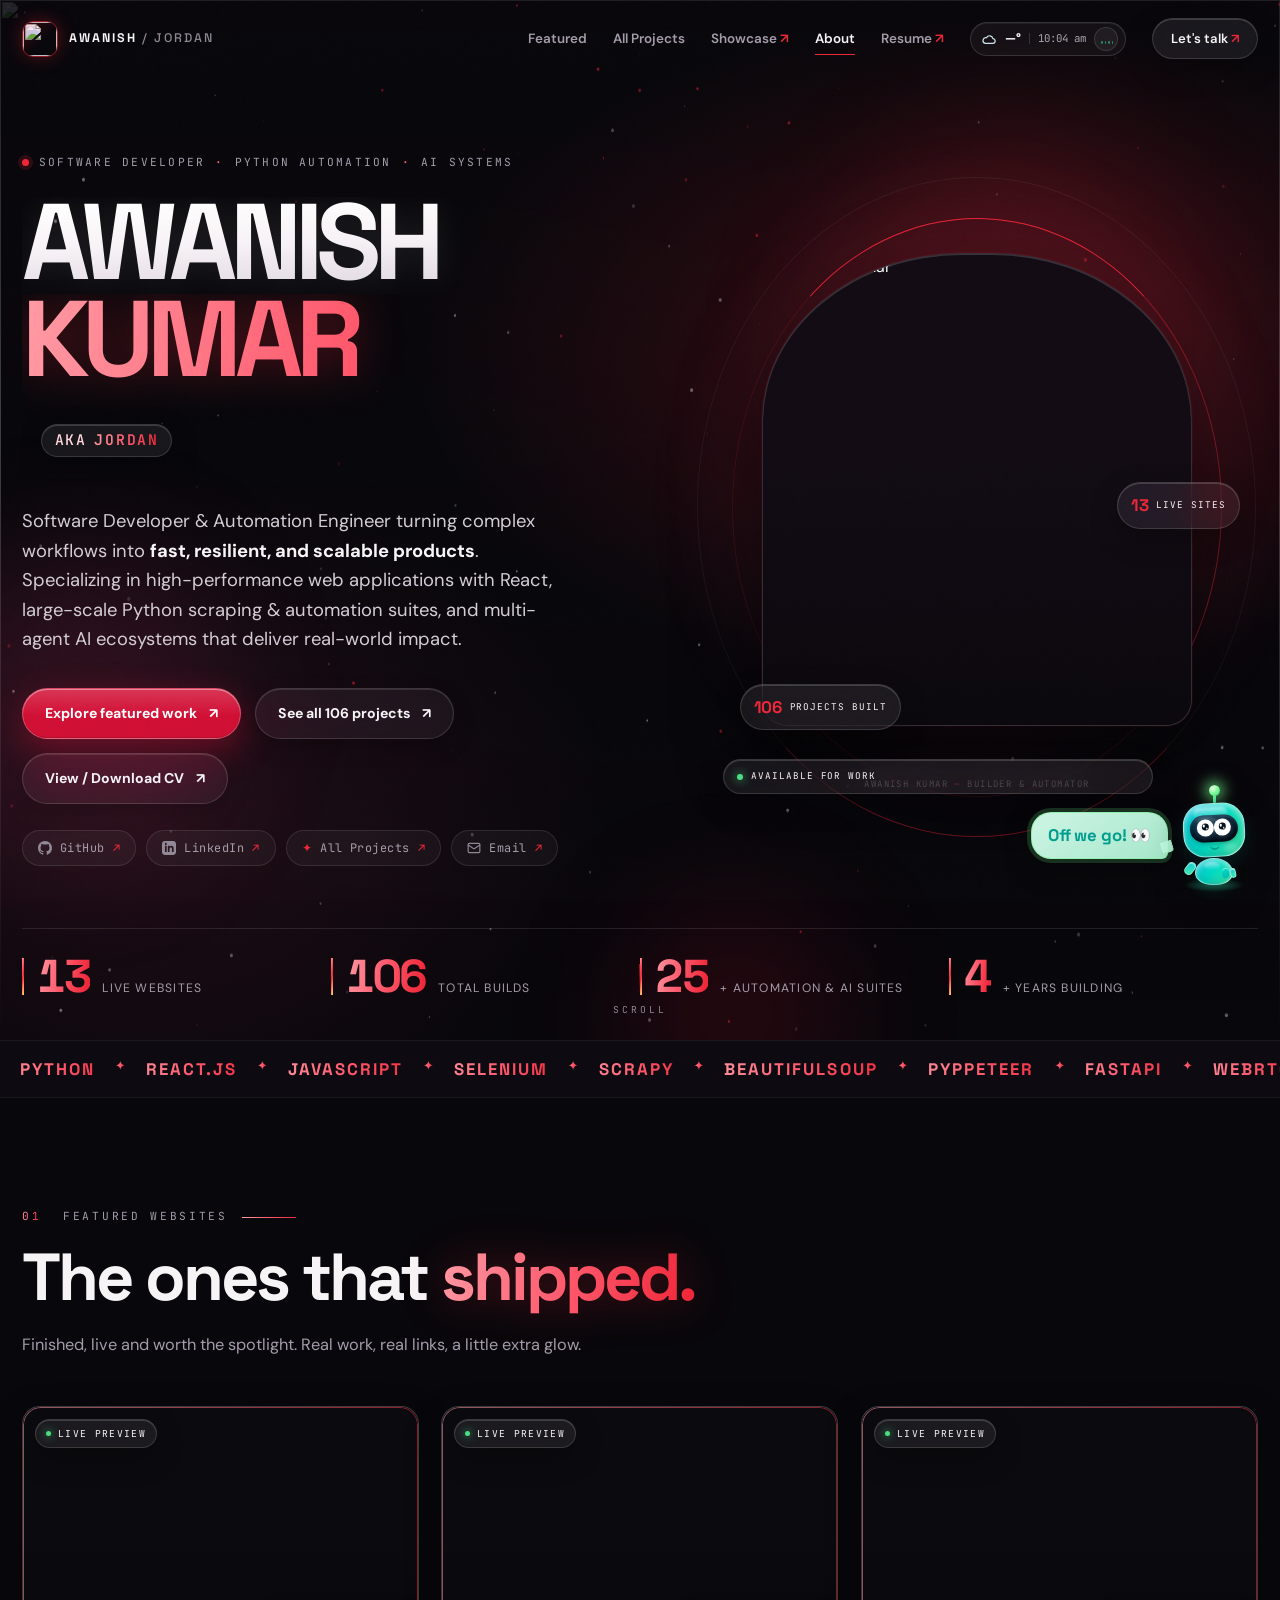
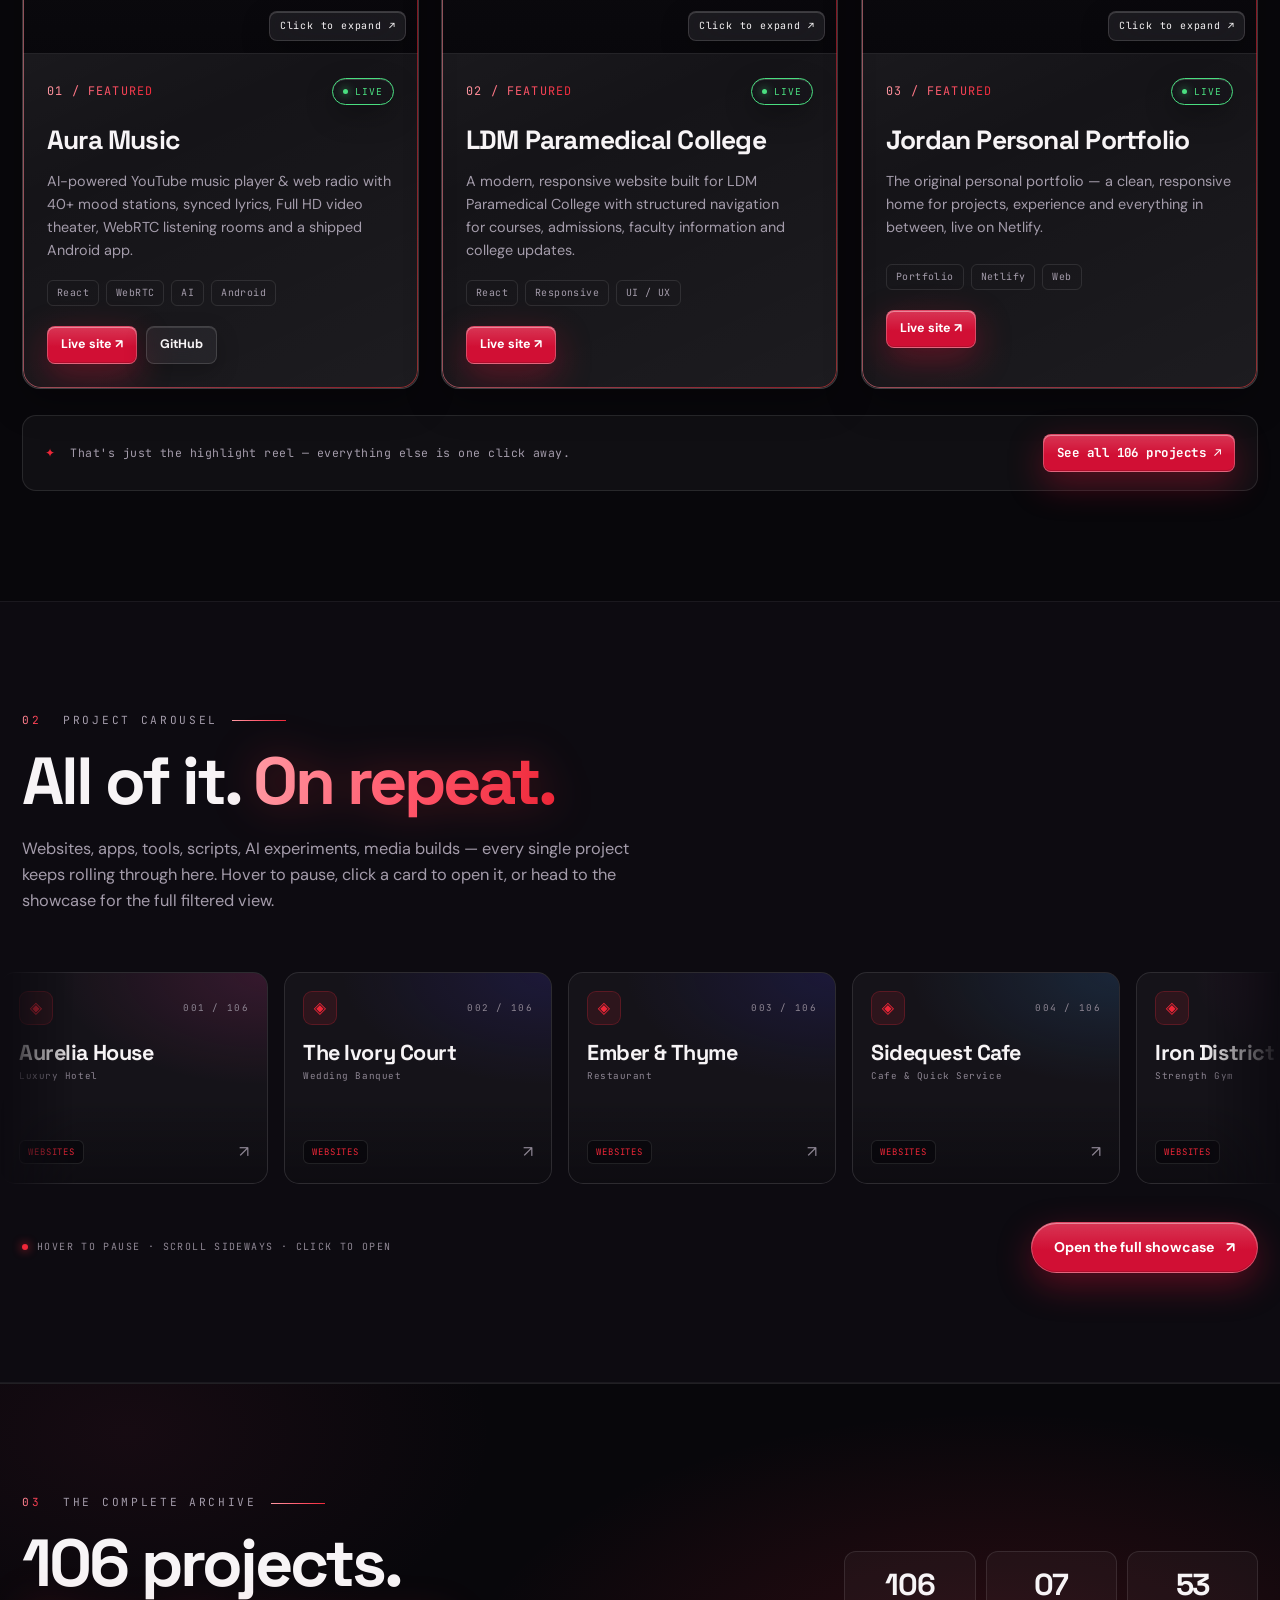
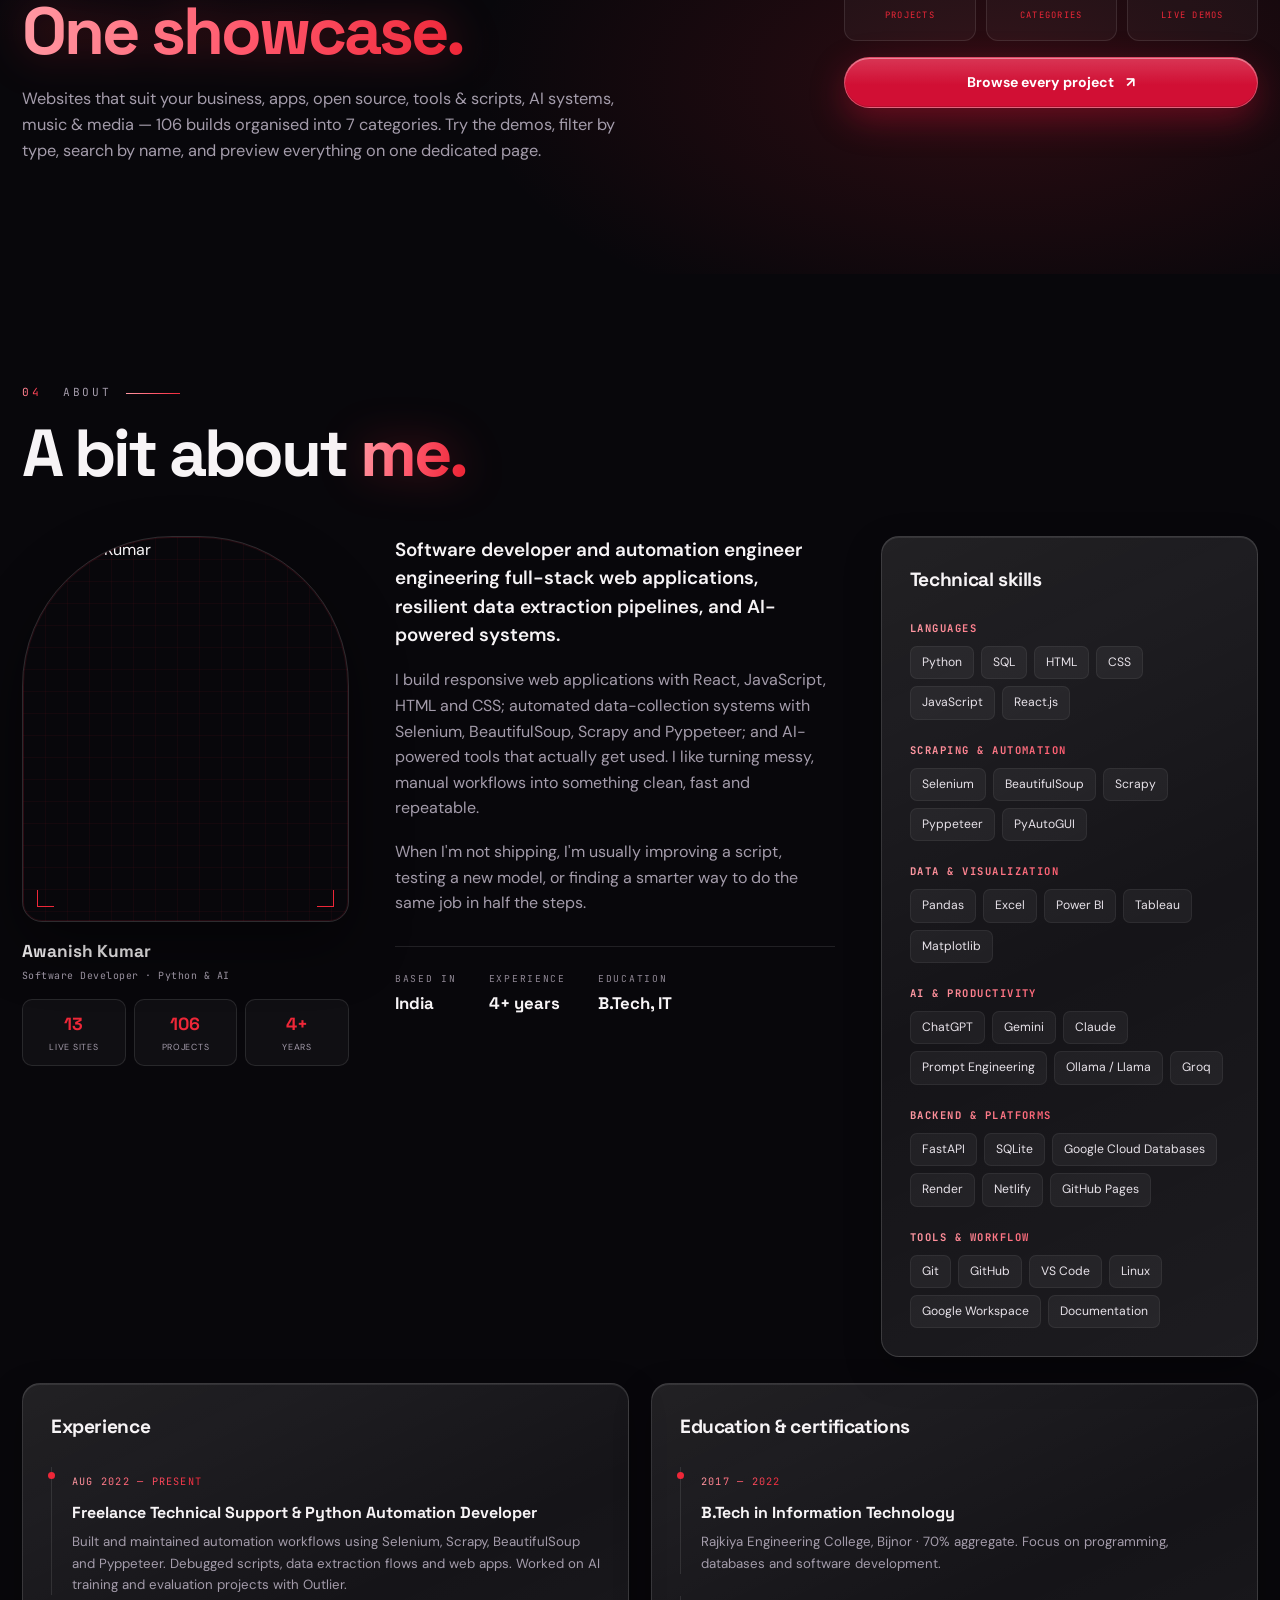
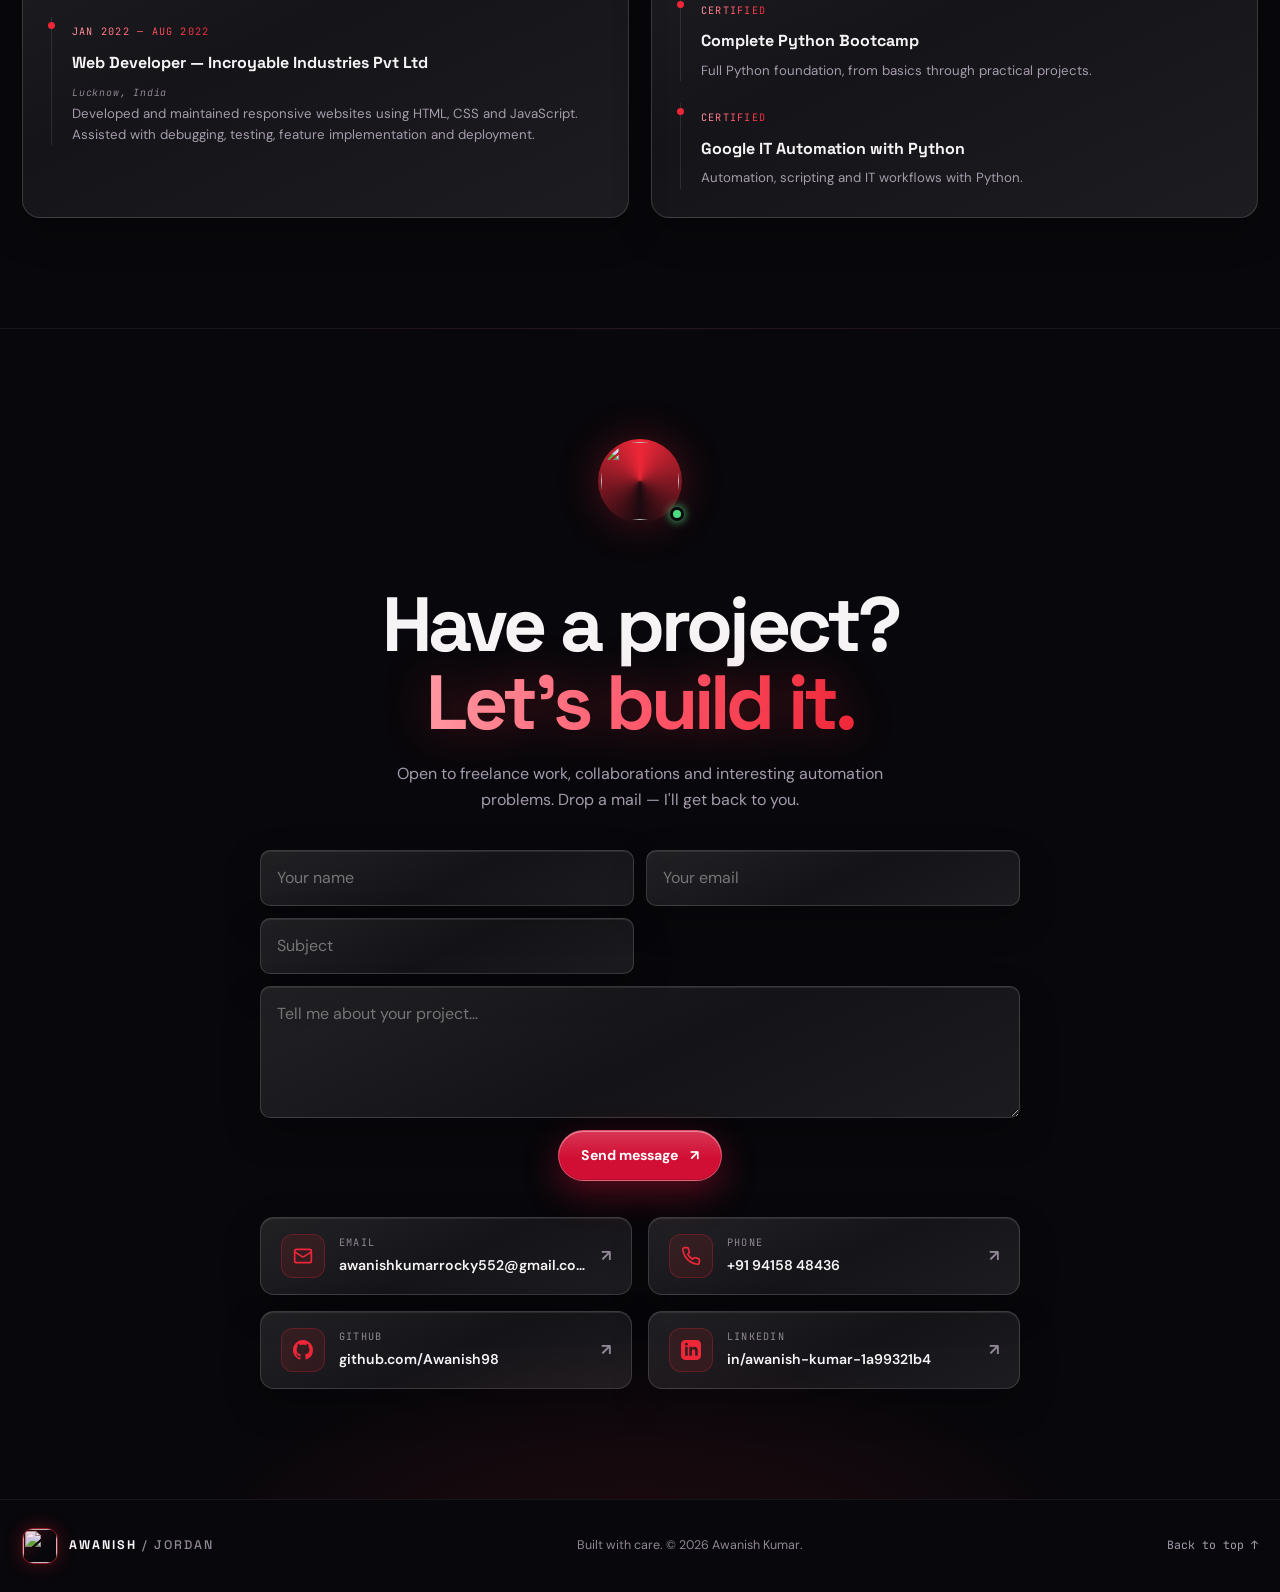
==== index.html @ d7bbb6fa "Make Bob wander and react to page sections while scrolling" ====
<!DOCTYPE html>
<html lang="en">
<head>
  <meta charset="utf-8">
  <meta name="viewport" content="width=device-width, initial-scale=1">
  <title>Awanish Kumar — Software Developer &amp; Automation Engineer</title>
  <meta name="description" content="Portfolio of Awanish Kumar (Jordan) — featured websites, a rotating carousel of every project, and a link to the complete 106-project showcase.">
  <meta name="theme-color" content="#08070b">
  <link rel="icon" type="image/svg+xml" href="data:image/svg+xml,<svg xmlns='http://www.w3.org/2000/svg' viewBox='0 0 100 100'><rect width='100' height='100' rx='22' fill='%23d10f34'/><text y='.9em' font-size='72' font-family='Arial Black,sans-serif' font-weight='900' fill='white' x='50%' text-anchor='middle'>A</text></svg>">
  <meta property="og:title" content="Awanish Kumar — Software Developer &amp; Automation Engineer">
  <meta property="og:description" content="Software Developer &amp; Automation Engineer · Featured websites, 106 projects, one complete showcase.">
  <meta property="og:type" content="website">
  <meta property="og:image" content="https://jordan005.netlify.app/hero.jpg">
  <meta property="og:url" content="https://jordan005.netlify.app">
  <meta name="twitter:card" content="summary_large_image">
  <meta name="twitter:title" content="Awanish Kumar — Software Developer &amp; Automation Engineer">
  <meta name="twitter:description" content="Featured websites · All-projects carousel · Complete showcase.">
  <meta name="twitter:image" content="https://jordan005.netlify.app/hero.jpg">
  <link rel="canonical" href="https://jordan005.netlify.app">

  <link rel="preconnect" href="https://fonts.googleapis.com">
  <link rel="preconnect" href="https://fonts.gstatic.com" crossorigin>
  <link href="https://fonts.googleapis.com/css2?family=DM+Sans:wght@400;500;600;700&family=JetBrains+Mono:wght@400;500;600&family=Space+Grotesk:wght@400;500;600;700&display=swap" rel="stylesheet">
  <link rel="stylesheet" href="styles.css">
  <link rel="stylesheet" href="glass.css">
  <link rel="stylesheet" href="carousel.css">
  <link rel="stylesheet" href="bob.css?v=8">
  <link rel="stylesheet" href="corner-widgets.css?v=4e5cd2e">
  <link rel="stylesheet" href="responsive.css?v=3">
</head>
<body>

  <!-- Ambient layers -->
  <div class="grain" aria-hidden="true"></div>
  <div class="cursor-dot" aria-hidden="true"></div>
  <div class="cursor-ring" aria-hidden="true"></div>
  <div class="scroll-progress" aria-hidden="true"><span id="progressBar"></span></div>

  <!-- Intro -->
  <div class="loader" id="loader" aria-hidden="true">
    <div class="loader-inner">
      <div class="loader-mark">A<span>.</span></div>
      <div class="loader-word">LOADING THE WORK</div>
      <div class="loader-line"><span></span></div>
    </div>
  </div>

  <!-- Navigation -->
  <header class="nav" id="nav">
    <a class="brand" href="#top" aria-label="Back to top">
      <span class="brand-avatar"><img src="pic.jpg" alt=""></span>
      <span class="brand-name">AWANISH <span>/ JORDAN</span></span>
    </a>
    <button class="nav-toggle" id="navToggle" aria-label="Toggle menu" aria-expanded="false">
      <span></span><span></span><span></span>
    </button>
    <nav class="nav-links" id="navLinks" aria-label="Main navigation">
      <a href="#featured" class="nav-link">Featured</a>
      <a href="#carousel" class="nav-link">All Projects</a>
      <a href="showcase.html" class="nav-link">Showcase <span class="nav-ext">↗</span></a>
      <a href="#about" class="nav-link">About</a>
      <a href="resume.html" target="_blank" class="nav-link">Resume <span class="nav-ext">↗</span></a>
      <a href="#contact" class="nav-link nav-link--mobile">Contact</a>
    </nav>
    <a class="nav-cta" href="#contact">Let's talk <span>↗</span></a>
  </header>

  <main>
    <!-- HERO -->
    <section class="hero" id="top">
      <div class="hero-media" aria-hidden="true">
        <img src="hero.jpg" alt="" width="1920" height="1080">
        <div class="hero-veil"></div>
      </div>
      <canvas id="starfield" aria-hidden="true"></canvas>
      <div class="orb orb-a" aria-hidden="true"></div>
      <div class="orb orb-b" aria-hidden="true"></div>
      <div class="orb orb-c" aria-hidden="true"></div>

      <div class="container hero-inner">
        <div class="hero-copy">
          <p class="eyebrow reveal"><span class="live-dot"></span> SOFTWARE DEVELOPER <b>·</b> PYTHON AUTOMATION <b>·</b> AI SYSTEMS</p>
          <h1 class="hero-title">
            <span class="line"><span class="name-first">AWANISH</span></span>
            <span class="line"><span class="outline">KUMAR</span><em>aka <b>JORDAN</b></em></span>
          </h1>
          <p class="hero-sub reveal">Software Developer &amp; Automation Engineer turning complex workflows into <strong>fast, resilient, and scalable products</strong>. Specializing in high-performance web applications with React, large-scale Python scraping &amp; automation suites, and multi-agent AI ecosystems that deliver real-world impact.</p>
          <div class="hero-actions reveal">
            <a href="#featured" class="btn btn-primary magnetic">Explore featured work <span>↗</span></a>
            <a href="showcase.html" class="btn btn-ghost magnetic">See all 106 projects <span>↗</span></a>
            <a href="resume.html" target="_blank" class="btn btn-ghost magnetic">View / Download CV <span>↗</span></a>
          </div>
          <div class="hero-socials reveal">
            <a class="social-chip" href="https://github.com/Awanish98" target="_blank" rel="noopener">
              <svg width="14" height="14" viewBox="0 0 24 24" fill="currentColor"><path d="M12 0C5.37 0 0 5.37 0 12c0 5.31 3.435 9.795 8.205 11.385.6.105.825-.255.825-.57 0-.285-.015-1.23-.015-2.235-3.015.555-3.795-.735-4.035-1.41-.135-.345-.72-1.41-1.23-1.695-.42-.225-1.02-.78-.015-.795.945-.015 1.62.87 1.845 1.23 1.08 1.815 2.805 1.305 3.495.99-.105.78.42-1.305.765-1.605-2.67-.3-5.46-1.335-5.46-5.925 0-1.305.465-2.385 1.23-3.225-.12-.3-.54-1.53.12-3.18 0 0 1.005-.315 3.3 1.23.96-.27 1.98-.405 3-.405s2.04.135 3 .405c2.295-1.56 3.3-1.23 3.3-1.23.66 1.65.24 2.88.12 3.18.765.84 1.23 1.905 1.23 3.225 0 4.605-2.805 5.625-5.475 5.925.435.375.81 1.095.81 2.22 0 1.605-.015 2.895-.015 3.3 0 .315.225.69.825.57A12.02 12.02 0 0 0 24 12c0-6.63-5.37-12-12-12z"/></svg>
              GitHub <span>↗</span>
            </a>
            <a class="social-chip" href="https://linkedin.com/in/awanish-kumar-1a99321b4" target="_blank" rel="noopener">
              <svg width="14" height="14" viewBox="0 0 24 24" fill="currentColor"><path d="M19 0h-14c-2.761 0-5 2.239-5 5v14c0 2.761 2.239 5 5 5h14c2.762 0 5-2.239 5-5v-14c0-2.761-2.238-5-5-5zm-11 19h-3v-11h3v11zm-1.5-12.268c-.966 0-1.75-.79-1.75-1.764s.784-1.764 1.75-1.764 1.75.79 1.75 1.764-.783 1.764-1.75 1.764zm13.5 12.268h-3v-5.604c0-3.368-4-3.113-4 0v5.604h-3v-11h3v1.765c1.396-2.586 7-2.777 7 2.476v6.759z"/></svg>
              LinkedIn <span>↗</span>
            </a>
            <a class="social-chip" href="showcase.html">
              <span>✦</span> All Projects <span>↗</span>
            </a>
            <a class="social-chip" href="mailto:awanishkumarrocky552@gmail.com">
              <svg width="14" height="14" viewBox="0 0 24 24" fill="none" stroke="currentColor" stroke-width="2" stroke-linecap="round" stroke-linejoin="round"><rect width="20" height="16" x="2" y="4" rx="2"/><path d="m22 7-8.97 5.7a1.94 1.94 0 0 1-2.06 0L2 7"/></svg>
              Email <span>↗</span>
            </a>
          </div>
        </div>

        <div class="hero-portrait reveal" data-d="2">
          <div class="portrait-aura"></div>
          <div class="portrait-orbit"></div>
          <div class="portrait-orbit orbit-two"></div>
          <div class="portrait-frame">
            <img src="pic.jpg" alt="Awanish Kumar" class="portrait-img" width="430" height="473">
            <span class="portrait-grain"></span>
            <span class="portrait-shine"></span>
            <span class="portrait-scan"></span>
          </div>
          <div class="float-badge badge-top"><span class="tiny-pulse"></span> AVAILABLE FOR WORK</div>
          <div class="float-badge badge-right"><strong>13</strong><span>LIVE SITES</span></div>
          <div class="float-badge badge-bottom"><strong>106</strong><span>PROJECTS BUILT</span></div>
          <div class="portrait-label">AWANISH KUMAR <span>—</span> BUILDER &amp; AUTOMATOR</div>
        </div>
      </div>

      <div class="container hero-stats">
        <div class="stat reveal"><strong data-count="13">0</strong><span>Live websites</span></div>
        <div class="stat reveal"><strong data-count="106">0</strong><span>Total builds</span></div>
        <div class="stat reveal"><strong data-count="25">0</strong><span>+ Automation &amp; AI suites</span></div>
        <div class="stat reveal"><strong data-count="4">0</strong><span>+ years building</span></div>
      </div>

      <a class="scroll-cue" href="#featured" aria-label="Scroll to featured work"><span></span>SCROLL</a>
    </section>

    <!-- TICKER -->
    <div class="ticker" aria-hidden="true">
      <div class="ticker-track">
        <span>PYTHON</span><i>✦</i><span>REACT.JS</span><i>✦</i><span>JAVASCRIPT</span><i>✦</i><span>SELENIUM</span><i>✦</i><span>SCRAPY</span><i>✦</i><span>BEAUTIFULSOUP</span><i>✦</i><span>PYPPETEER</span><i>✦</i><span>FASTAPI</span><i>✦</i><span>WEBRTC</span><i>✦</i><span>SQL</span><i>✦</i><span>GIT &amp; GITHUB</span><i>✦</i>
        <span>PYTHON</span><i>✦</i><span>REACT.JS</span><i>✦</i><span>JAVASCRIPT</span><i>✦</i><span>SELENIUM</span><i>✦</i><span>SCRAPY</span><i>✦</i><span>BEAUTIFULSOUP</span><i>✦</i><span>PYPPETEER</span><i>✦</i><span>FASTAPI</span><i>✦</i><span>WEBRTC</span><i>✦</i><span>SQL</span><i>✦</i><span>GIT &amp; GITHUB</span><i>✦</i>
      </div>
    </div>

    <!-- FEATURED WEBSITES -->
    <section class="section" id="featured">
      <div class="container">
        <header class="section-head">
          <div class="section-kicker reveal"><span>01</span> FEATURED WEBSITES</div>
          <h2 class="section-title reveal">The ones that <em>shipped.</em></h2>
          <p class="section-desc reveal">Finished, live and worth the spotlight. Real work, real links, a little extra glow.</p>
        </header>
        <div class="featured-grid" id="featuredGrid"></div>
        <div class="featured-foot reveal">
          <span>✦ &nbsp;That's just the highlight reel — everything else is one click away.</span>
          <a href="showcase.html" class="mini-link solid">See all 106 projects ↗</a>
        </div>
      </div>
    </section>

    <!-- ALL-PROJECTS CAROUSEL -->
    <section class="section section-alt" id="carousel">
      <div class="container">
        <header class="section-head">
          <div class="section-kicker reveal"><span>02</span> PROJECT CAROUSEL</div>
          <h2 class="section-title reveal">All of it. <em>On repeat.</em></h2>
          <p class="section-desc reveal">Websites, apps, tools, scripts, AI experiments, media builds — every single project keeps rolling through here. Hover to pause, click a card to open it, or head to the showcase for the full filtered view.</p>
        </header>
      </div>
      <div class="carousel-stage reveal" id="carouselStage" aria-label="All projects carousel">
        <div class="carousel-track" id="carouselTrack"></div>
      </div>
      <div class="container carousel-foot reveal">
        <span class="carousel-hint"><i></i> HOVER TO PAUSE · SCROLL SIDEWAYS · CLICK TO OPEN</span>
        <a href="showcase.html" class="btn btn-primary magnetic">Open the full showcase <span>↗</span></a>
      </div>
    </section>

    <!-- SHOWCASE BANNER -->
    <section class="section show-banner" id="showcase-cta">
      <div class="orb orb-e" aria-hidden="true"></div>
      <div class="container show-banner-inner reveal">
        <div>
          <div class="section-kicker"><span>03</span> THE COMPLETE ARCHIVE</div>
          <h2 class="section-title">106 projects.<br><em>One showcase.</em></h2>
          <p class="section-desc">Websites that suit your business, apps, open source, tools &amp; scripts, AI systems, music &amp; media — 106 builds organised into 7 categories. Try the demos, filter by type, search by name, and preview everything on one dedicated page.</p>
        </div>
        <div class="show-banner-side">
          <div class="show-count"><strong>106</strong><span>PROJECTS</span></div>
          <div class="show-count"><strong>07</strong><span>CATEGORIES</span></div>
          <div class="show-count"><strong>53</strong><span>LIVE DEMOS</span></div>
          <a href="showcase.html" class="btn btn-primary magnetic">Browse every project <span>↗</span></a>
        </div>
      </div>
    </section>

    <!-- ABOUT -->
    <section class="section" id="about">
      <div class="container">
        <header class="section-head">
          <div class="section-kicker reveal"><span>04</span> ABOUT</div>
          <h2 class="section-title reveal">A bit about <em>me.</em></h2>
        </header>
        <div class="about-grid">
          <div class="about-photo reveal">
            <div class="about-photo-inner">
              <img src="pic.jpg" alt="Awanish Kumar">
              <span class="photo-grid"></span>
              <span class="photo-corner c1"></span><span class="photo-corner c2"></span>
              <span class="photo-corner c3"></span><span class="photo-corner c4"></span>
            </div>
            <div class="about-photo-cap">
              <strong>Awanish Kumar</strong>
              <span>Software Developer · Python &amp; AI</span>
            </div>
            <div class="photo-mini-row">
              <div><strong>13</strong><span>Live sites</span></div>
              <div><strong>106</strong><span>Projects</span></div>
              <div><strong>4+</strong><span>Years</span></div>
            </div>
          </div>

          <div class="about-copy reveal">
            <p class="lead">Software developer and automation engineer engineering full-stack web applications, resilient data extraction pipelines, and AI-powered systems.</p>
            <p>I build responsive web applications with React, JavaScript, HTML and CSS; automated data-collection systems with Selenium, BeautifulSoup, Scrapy and Pyppeteer; and AI-powered tools that actually get used. I like turning messy, manual workflows into something clean, fast and repeatable.</p>
            <p>When I'm not shipping, I'm usually improving a script, testing a new model, or finding a smarter way to do the same job in half the steps.</p>
            <div class="about-meta">
              <div><span>BASED IN</span><strong>India</strong></div>
              <div><span>EXPERIENCE</span><strong>4+ years</strong></div>
              <div><span>EDUCATION</span><strong>B.Tech, IT</strong></div>
            </div>
          </div>

          <div class="about-panel reveal">
            <h3 class="panel-title">Technical skills</h3>
            <div class="skill-groups" id="skillGroups"></div>
          </div>
        </div>

        <div class="two-col">
          <div class="panel reveal">
            <h3 class="panel-title">Experience</h3>
            <div class="timeline-list">
              <div class="tl-item">
                <span class="tl-date">AUG 2022 — PRESENT</span>
                <h4>Freelance Technical Support &amp; Python Automation Developer</h4>
                <p>Built and maintained automation workflows using Selenium, Scrapy, BeautifulSoup and Pyppeteer. Debugged scripts, data extraction flows and web apps. Worked on AI training and evaluation projects with Outlier.</p>
              </div>
              <div class="tl-item">
                <span class="tl-date">JAN 2022 — AUG 2022</span>
                <h4>Web Developer — Incroyable Industries Pvt Ltd</h4>
                <p><em style="font-family:var(--mono);font-size:.62rem;color:var(--dim);letter-spacing:.08em;">Lucknow, India</em></p>
                <p>Developed and maintained responsive websites using HTML, CSS and JavaScript. Assisted with debugging, testing, feature implementation and deployment.</p>
              </div>
            </div>
          </div>
          <div class="panel reveal">
            <h3 class="panel-title">Education &amp; certifications</h3>
            <div class="timeline-list">
              <div class="tl-item">
                <span class="tl-date">2017 — 2022</span>
                <h4>B.Tech in Information Technology</h4>
                <p>Rajkiya Engineering College, Bijnor · 70% aggregate. Focus on programming, databases and software development.</p>
              </div>
              <div class="tl-item">
                <span class="tl-date">CERTIFIED</span>
                <h4>Complete Python Bootcamp</h4>
                <p>Full Python foundation, from basics through practical projects.</p>
              </div>
              <div class="tl-item">
                <span class="tl-date">CERTIFIED</span>
                <h4>Google IT Automation with Python</h4>
                <p>Automation, scripting and IT workflows with Python.</p>
              </div>
            </div>
          </div>
        </div>
      </div>
    </section>

    <!-- CONTACT -->
    <section class="section contact" id="contact">
      <div class="orb orb-d" aria-hidden="true"></div>
      <div class="container contact-inner">
        <div class="contact-avatar reveal"><img src="pic.jpg" alt=""><span></span></div>
        <div class="section-kicker reveal"><span>05</span> GET IN TOUCH</div>
        <h2 class="contact-title reveal">Have a project?<br><em>Let's build it.</em></h2>
        <p class="contact-sub reveal">Open to freelance work, collaborations and interesting automation problems. Drop a mail — I'll get back to you.</p>
        <form class="contact-form reveal" id="contactForm">
          <input type="text" id="cfName" placeholder="Your name" required>
          <input type="email" id="cfEmail" placeholder="Your email" required>
          <input type="text" id="cfSubject" placeholder="Subject">
          <textarea id="cfMessage" rows="4" placeholder="Tell me about your project..." required></textarea>
          <button class="btn btn-primary" type="submit">Send message <span>↗</span></button>
        </form>
        <div class="contact-direct reveal">
          <a class="contact-card" href="mailto:awanishkumarrocky552@gmail.com">
            <span class="cc-icon">
              <svg width="20" height="20" viewBox="0 0 24 24" fill="none" stroke="currentColor" stroke-width="2" stroke-linecap="round" stroke-linejoin="round"><rect width="20" height="16" x="2" y="4" rx="2"/><path d="m22 7-8.97 5.7a1.94 1.94 0 0 1-2.06 0L2 7"/></svg>
            </span>
            <span class="cc-info"><span class="cc-label">Email</span><span class="cc-val">awanishkumarrocky552@gmail.com</span></span>
            <span class="cc-arrow">↗</span>
          </a>
          <a class="contact-card" href="tel:+919415848436">
            <span class="cc-icon">
              <svg width="20" height="20" viewBox="0 0 24 24" fill="none" stroke="currentColor" stroke-width="2" stroke-linecap="round" stroke-linejoin="round"><path d="M22 16.92v3a2 2 0 0 1-2.18 2 19.79 19.79 0 0 1-8.63-3.07 19.5 19.5 0 0 1-6-6 19.79 19.79 0 0 1-3.07-8.67A2 2 0 0 1 4.11 2h3a2 2 0 0 1 2 1.72 12.84 12.84 0 0 0 .7 2.81 2 2 0 0 1-.45 2.11L8.09 9.91a16 16 0 0 0 6 6l1.27-1.27a2 2 0 0 1 2.11-.45 12.84 12.84 0 0 0 2.81.7A2 2 0 0 1 22 16.92z"/></svg>
            </span>
            <span class="cc-info"><span class="cc-label">Phone</span><span class="cc-val">+91 94158 48436</span></span>
            <span class="cc-arrow">↗</span>
          </a>
          <a class="contact-card" href="https://github.com/Awanish98" target="_blank" rel="noopener">
            <span class="cc-icon">
              <svg width="20" height="20" viewBox="0 0 24 24" fill="currentColor"><path d="M12 0C5.37 0 0 5.37 0 12c0 5.31 3.435 9.795 8.205 11.385.6.105.825-.255.825-.57 0-.285-.015-1.23-.015-2.235-3.015.555-3.795-.735-4.035-1.41-.135-.345-.72-1.41-1.23-1.695-.42-.225-1.02-.78-.015-.795.945-.015 1.62.87 1.845 1.23 1.08 1.815 2.805 1.305 3.495.99.105.78.42-1.305.765-1.605-2.67-.3-5.46-1.335-5.46-5.925 0-1.305.465-2.385 1.23-3.225-.12-.3-.54-1.53.12-3.18 0 0 1.005-.315 3.3 1.23.96-.27 1.98-.405 3-.405s2.04.135 3 .405c2.295-1.56 3.3-1.23 3.3-1.23.66 1.65.24 2.88.12 3.18.765.84 1.23 1.905 1.23 3.225 0 4.605-2.805 5.625-5.475 5.925.435.375.81 1.095.81 2.22 0 1.605-.015 2.895-.015 3.3 0 .315.225.69.825.57A12.02 12.02 0 0 0 24 12c0-6.63-5.37-12-12-12z"/></svg>
            </span>
            <span class="cc-info"><span class="cc-label">GitHub</span><span class="cc-val">github.com/Awanish98</span></span>
            <span class="cc-arrow">↗</span>
          </a>
          <a class="contact-card" href="https://linkedin.com/in/awanish-kumar-1a99321b4" target="_blank" rel="noopener">
            <span class="cc-icon">
              <svg width="20" height="20" viewBox="0 0 24 24" fill="currentColor"><path d="M19 0h-14c-2.761 0-5 2.239-5 5v14c0 2.761 2.239 5 5 5h14c2.762 0 5-2.239 5-5v-14c0-2.761-2.238-5-5-5zm-11 19h-3v-11h3v11zm-1.5-12.268c-.966 0-1.75-.79-1.75-1.764s.784-1.764 1.75-1.764 1.75.79 1.75 1.764-.783 1.764-1.75 1.764zm13.5 12.268h-3v-5.604c0-3.368-4-3.113-4 0v5.604h-3v-11h3v1.765c1.396-2.586 7-2.777 7 2.476v6.759z"/></svg>
            </span>
            <span class="cc-info"><span class="cc-label">LinkedIn</span><span class="cc-val">in/awanish-kumar-1a99321b4</span></span>
            <span class="cc-arrow">↗</span>
          </a>
        </div>
      </div>
    </section>
  </main>

  <footer class="footer">
    <div class="container footer-inner">
      <div class="brand"><span class="brand-avatar"><img src="pic.jpg" alt=""></span><span class="brand-name">AWANISH <span>/ JORDAN</span></span></div>
      <p>Built with care. © <span id="year"></span> Awanish Kumar.</p>
      <a href="#top" class="back-top">Back to top ↑</a>
    </div>
  </footer>

  <!-- Floating progress / back to top -->
  <button class="to-top" id="toTop" aria-label="Back to top">
    <svg viewBox="0 0 44 44" aria-hidden="true">
      <circle class="to-top-track" cx="22" cy="22" r="20"></circle>
      <circle class="to-top-fill" id="toTopFill" cx="22" cy="22" r="20"></circle>
    </svg>
    <span>↑</span>
  </button>

  <!-- Live preview modal -->
  <div class="modal" id="previewModal" role="dialog" aria-modal="true" aria-label="Live website preview" hidden>
    <div class="modal-backdrop" data-close></div>
    <div class="modal-box">
      <div class="modal-bar">
        <span class="modal-dots"><i></i><i></i><i></i></span>
        <span class="modal-url" id="modalUrl"></span>
        <div class="modal-actions">
          <a id="modalOpen" href="#" target="_blank" rel="noopener">Open site ↗</a>
          <button type="button" data-close aria-label="Close preview">✕</button>
        </div>
      </div>
      <iframe id="modalFrame" title="Live website preview" loading="lazy" referrerpolicy="no-referrer"></iframe>
    </div>
  </div>

  <script src="projects-data.js"></script>
  <script src="script.js"></script>
  <script src="corner-widgets.js?v=4e5cd2e" defer></script>
  <script src="bob.js?v=8" defer></script>
</body>
</html>
---- styles.css ----
/* ============================================================
   Awanish Kumar / Jordan — Portfolio
   Design system: cinematic dark, crimson accent, editorial type
   ============================================================ */

:root {
  --bg: #08070b;
  --bg-soft: #0d0b11;
  --surface: rgba(255, 255, 255, .035);
  --surface-2: rgba(255, 255, 255, .06);
  --line: rgba(255, 255, 255, .1);
  --line-soft: rgba(255, 255, 255, .06);
  --text: #f7f4f6;
  --muted: #a49cab;
  --dim: #8f8794;
  --red: #ee2738;
  --red-2: #d10f34;
  --crimson: #7e2746;
  --green: #4ade80;
  --amber: #ffc46b;
  --blue: #78a9ff;
  --display: 'Space Grotesk', 'Arial Narrow', sans-serif;
  --body: 'DM Sans', system-ui, -apple-system, sans-serif;
  --mono: 'JetBrains Mono', ui-monospace, Consolas, monospace;
  --radius: 18px;
  --max: 1240px;
}

*, *::before, *::after { box-sizing: border-box; }

html {
  scroll-behavior: smooth;
  scroll-padding-top: 88px;
}

body {
  margin: 0;
  background: var(--bg);
  color: var(--text);
  font-family: var(--body);
  font-size: 16px;
  line-height: 1.6;
  overflow-x: hidden;
  -webkit-font-smoothing: antialiased;
}

body.modal-open { overflow: hidden; }

img { max-width: 100%; display: block; }
a { color: inherit; text-decoration: none; }
button, input, textarea { font: inherit; }
button { cursor: pointer; }
::selection { background: var(--red); color: #fff; }

.container { width: min(100% - 44px, var(--max)); margin-inline: auto; }

/* ---------- ambient layers ---------- */
.grain {
  position: fixed; inset: 0; z-index: 90; pointer-events: none; opacity: .045;
  background-image: url("data:image/svg+xml,%3Csvg viewBox='0 0 200 200' xmlns='http://www.w3.org/2000/svg'%3E%3Cfilter id='n'%3E%3CfeTurbulence type='fractalNoise' baseFrequency='.85' numOctaves='3' stitchTiles='stitch'/%3E%3C/filter%3E%3Crect width='100%25' height='100%25' filter='url(%23n)' opacity='.9'/%3E%3C/svg%3E");
  mix-blend-mode: overlay;
}

.cursor-dot, .cursor-ring {
  position: fixed; top: 0; left: 0; z-index: 120; pointer-events: none;
  border-radius: 50%; opacity: 0; transition: opacity .3s, width .2s, height .2s, background .2s;
}
.cursor-dot { width: 6px; height: 6px; background: var(--red); transform: translate(-50%, -50%); }
.cursor-ring { width: 34px; height: 34px; border: 1px solid rgba(238, 39, 56, .55); transform: translate(-50%, -50%); }
.cursor-active .cursor-dot { opacity: 1; }
.cursor-active .cursor-ring { opacity: 1; }
.cursor-hover .cursor-ring { width: 52px; height: 52px; background: rgba(238, 39, 56, .08); border-color: var(--red); }

.scroll-progress { position: fixed; top: 0; left: 0; right: 0; height: 2px; z-index: 110; background: transparent; }
.scroll-progress span { display: block; height: 100%; width: 0; background: linear-gradient(90deg, var(--red-2), var(--red), #ff8a6b); box-shadow: 0 0 12px var(--red); }

.loader {
  position: fixed; inset: 0; z-index: 200; background: var(--bg);
  display: grid; place-items: center; transition: opacity .7s ease, visibility .7s;
}
.loader.done { opacity: 0; visibility: hidden; }
.loader-inner { text-align: center; }
.loader-mark { font-family: var(--display); font-size: 5rem; font-weight: 700; letter-spacing: -.08em; line-height: 1; }
.loader-mark span { color: var(--red); }
.loader-word { margin-top: 14px; font-family: var(--mono); font-size: .68rem; letter-spacing: .35em; color: var(--muted); }
.loader-line { margin: 22px auto 0; width: 180px; height: 2px; background: rgba(255, 255, 255, .1); overflow: hidden; }
.loader-line span { display: block; height: 100%; width: 40%; background: var(--red); animation: loadslide 1.1s ease-in-out infinite; }
@keyframes loadslide { 0% { transform: translateX(-100%); } 100% { transform: translateX(350%); } }

/* ---------- nav ---------- */
.nav {
  position: fixed; top: 0; left: 0; right: 0; z-index: 100;
  display: flex; align-items: center; gap: 26px;
  padding: 18px max(22px, calc((100vw - var(--max)) / 2));
  transition: background .4s, border-color .4s, padding .4s, backdrop-filter .4s;
  border-bottom: 1px solid transparent;
}
.nav.scrolled {
  background: rgba(8, 7, 11, .82);
  border-color: var(--line-soft);
  backdrop-filter: blur(18px);
  padding-top: 12px; padding-bottom: 12px;
}
.brand { display: inline-flex; align-items: center; gap: 11px; flex-shrink: 0; }
.brand-mark {
  width: 34px; height: 34px; display: grid; place-items: center;
  border: 1px solid var(--red); border-radius: 9px;
  font-family: var(--display); font-weight: 700; font-size: 1.05rem;
  box-shadow: 0 0 22px rgba(238, 39, 56, .22);
}
.brand-mark span { color: var(--red); }
.brand-name { font-family: var(--display); font-weight: 700; font-size: .78rem; letter-spacing: .16em; }
.brand-name span { color: var(--dim); font-weight: 500; }
.nav-links { display: flex; align-items: center; gap: 26px; margin-left: auto; }
.nav-link {
  font-size: .84rem; font-weight: 600; color: var(--muted);
  position: relative; padding: 6px 0; transition: color .25s;
}
.nav-link::after {
  content: ''; position: absolute; left: 0; bottom: 0; width: 0; height: 1px;
  background: var(--red); transition: width .3s;
}
.nav-link:hover, .nav-link.active { color: var(--text); }
.nav-link:hover::after, .nav-link.active::after { width: 100%; }
.nav-cta {
  border: 1px solid var(--line); border-radius: 999px; padding: 9px 18px;
  font-size: .82rem; font-weight: 600; white-space: nowrap; transition: .3s;
}
.nav-cta span { color: var(--red); }
.nav-cta:hover { border-color: var(--red); background: rgba(238, 39, 56, .1); }
.nav-toggle { display: none; background: none; border: 0; padding: 6px; margin-left: auto; }
.nav-toggle span { display: block; width: 22px; height: 2px; background: var(--text); margin: 5px 0; transition: .3s; }

/* ---------- hero ---------- */
.hero {
  position: relative; min-height: 100svh; display: flex; flex-direction: column;
  justify-content: center; padding: 148px 0 40px; overflow: hidden; isolation: isolate;
}
.hero-media { position: absolute; inset: 0; z-index: -3; }
.hero-media img { width: 100%; height: 100%; object-fit: cover; opacity: .48; filter: saturate(1.05) contrast(1.08); animation: heroZoom 18s ease-out both; }
@keyframes heroZoom { from { transform: scale(1.14); } to { transform: scale(1); } }
.hero-veil {
  position: absolute; inset: 0;
  background:
    radial-gradient(900px 520px at 78% 34%, rgba(238, 39, 56, .22), transparent 65%),
    radial-gradient(650px 480px at 12% 78%, rgba(126, 39, 70, .22), transparent 70%),
    linear-gradient(180deg, rgba(8, 7, 11, .74) 0%, rgba(8, 7, 11, .38) 42%, var(--bg) 100%);
}
#starfield { position: absolute; inset: 0; z-index: -2; width: 100%; height: 100%; opacity: .75; }
.orb { position: absolute; z-index: -2; border-radius: 50%; filter: blur(60px); pointer-events: none; }
.orb-a { width: 380px; height: 380px; right: 6%; top: 14%; background: rgba(238, 39, 56, .17); animation: float 11s ease-in-out infinite; }
.orb-b { width: 300px; height: 300px; left: -6%; bottom: 18%; background: rgba(126, 39, 70, .22); animation: float 14s ease-in-out infinite reverse; }
.orb-c { width: 220px; height: 220px; right: 34%; bottom: -8%; background: rgba(209, 15, 52, .14); animation: float 9s ease-in-out infinite; }
.orb-d { position: absolute; width: 420px; height: 420px; left: -8%; top: 20%; background: rgba(238, 39, 56, .14); }
@keyframes float { 0%, 100% { transform: translate3d(0, 0, 0); } 50% { transform: translate3d(26px, -34px, 0); } }

.hero-inner { position: relative; z-index: 2; }
.eyebrow {
  display: inline-flex; align-items: center; gap: 10px; margin: 0 0 26px;
  font-family: var(--mono); font-size: .7rem; letter-spacing: .2em; color: var(--muted);
  text-transform: uppercase;
}
.eyebrow b { color: var(--red); font-weight: 500; }
.live-dot { width: 7px; height: 7px; border-radius: 50%; background: var(--red); box-shadow: 0 0 0 4px rgba(238, 39, 56, .16); animation: pulse 2s infinite; }
@keyframes pulse { 0%, 100% { box-shadow: 0 0 0 4px rgba(238, 39, 56, .16); } 50% { box-shadow: 0 0 0 9px rgba(238, 39, 56, 0); } }

.hero-title {
  margin: 0; font-family: var(--display); font-weight: 700;
  font-size: clamp(3.4rem, 11.4vw, 10.5rem); line-height: .84; letter-spacing: -.065em;
  text-transform: uppercase;
}
.hero-title .line { display: block; overflow: hidden; padding-bottom: .06em; }
.hero-title .line > span {
  display: block; transform: translateY(112%);
  animation: heroUp 1.05s cubic-bezier(.16, 1, .3, 1) forwards;
}
.hero-title .line:nth-child(1) > span { animation-delay: .15s; }
.hero-title .line:nth-child(2) > span { animation-delay: .28s; }
@keyframes heroUp { to { transform: translateY(0); } }
.hero-title .name-first {
  background: linear-gradient(178deg, #ffffff 4%, #f7f2f5 48%, #ddd5de 100%);
  -webkit-background-clip: text; background-clip: text;
  -webkit-text-fill-color: transparent;
  filter: drop-shadow(0 3px 16px rgba(255, 255, 255, .1));
}
.hero-title em {
  display: inline-flex; align-items: center; gap: .5em;
  font-family: var(--mono); font-style: normal;
  font-size: clamp(.7rem, .14em, .92rem); font-weight: 500; line-height: 1;
  letter-spacing: .12em; color: #ffd7dc; vertical-align: middle; margin-left: 1.2rem;
  padding: .55em .85em; border: 1px solid rgba(238, 39, 56, .55); border-radius: 999px;
  background: rgba(238, 39, 56, .09);
  box-shadow: inset 0 0 0 1px rgba(255, 255, 255, .04), 0 0 18px rgba(238, 39, 56, .12);
  -webkit-text-stroke: 0; text-transform: uppercase;
}
.hero-title em b { color: #ff7b88; font-weight: 600; }
.hero-sub { max-width: 620px; margin: 26px 0 0; font-size: clamp(1rem, 1.5vw, 1.15rem); color: #d3ccd6; }
.hero-sub strong { color: var(--text); font-weight: 700; }
.hero-actions { display: flex; flex-wrap: wrap; gap: 14px; margin-top: 34px; }

.btn {
  display: inline-flex; align-items: center; gap: 12px; padding: 13px 22px;
  border-radius: 999px; font-weight: 700; font-size: .88rem; transition: .3s;
  border: 1px solid transparent;
}
.btn span { transition: transform .3s; }
.btn:hover span { transform: translate(3px, -3px); }
.btn-primary { background: #d10f34; color: #fff; box-shadow: 0 10px 34px rgba(209, 15, 52, .32); }
.btn-primary:hover { background: #c20d2f; box-shadow: 0 12px 42px rgba(209, 15, 52, .48); transform: translateY(-2px); }
.btn-ghost { border-color: var(--line); color: var(--text); background: rgba(255, 255, 255, .02); }
.btn-ghost:hover { border-color: var(--red); background: rgba(238, 39, 56, .08); transform: translateY(-2px); }

.hero-socials { display: flex; flex-wrap: wrap; gap: 22px; margin-top: 28px; }
.hero-socials a { font-family: var(--mono); font-size: .74rem; letter-spacing: .04em; color: var(--muted); transition: color .25s; }
.hero-socials a:hover { color: var(--red); }

.hero-stats {
  position: relative; z-index: 2; margin-top: 62px;
  display: grid; grid-template-columns: repeat(4, 1fr);
  border-top: 1px solid var(--line); padding-top: 24px;
}
.stat { display: flex; align-items: baseline; gap: 12px; }
.stat strong { font-family: var(--display); font-size: clamp(2rem, 3.6vw, 3.2rem); line-height: 1; letter-spacing: -.05em; }
.stat span { font-size: .76rem; color: var(--muted); text-transform: uppercase; letter-spacing: .1em; }
.scroll-cue {
  position: absolute; bottom: 22px; left: 50%; transform: translateX(-50%); z-index: 2;
  font-family: var(--mono); font-size: .6rem; letter-spacing: .3em; color: var(--dim);
  display: grid; justify-items: center; gap: 8px;
}
.scroll-cue span { width: 1px; height: 30px; background: linear-gradient(var(--red), transparent); animation: cue 1.8s ease-in-out infinite; }
@keyframes cue { 0%, 100% { transform: scaleY(.4); opacity: .4; } 50% { transform: scaleY(1); opacity: 1; } }

/* ---------- ticker ---------- */
.ticker { overflow: hidden; border-top: 1px solid var(--line-soft); border-bottom: 1px solid var(--line-soft); background: var(--bg-soft); padding: 15px 0; }
.ticker-track { display: flex; width: max-content; animation: ticker 38s linear infinite; }
.ticker-track span { font-family: var(--display); font-weight: 700; font-size: 1.05rem; letter-spacing: .12em; padding: 0 20px; white-space: nowrap; }
.ticker-track i { color: var(--red); font-style: normal; font-size: .8rem; }
@keyframes ticker { to { transform: translateX(-50%); } }

/* ---------- sections ---------- */
.section { position: relative; padding: 110px 0; }
.section-alt { background: var(--bg-soft); border-block: 1px solid var(--line-soft); }
.section-head { max-width: 760px; margin-bottom: 48px; }
.section-kicker { font-family: var(--mono); font-size: .7rem; letter-spacing: .24em; text-transform: uppercase; color: var(--muted); margin-bottom: 18px; }
.section-kicker span { color: var(--red); margin-right: 12px; }
.section-title {
  margin: 0; font-family: var(--display); font-weight: 700;
  font-size: clamp(2.4rem, 5.2vw, 4.6rem); line-height: 1.02; letter-spacing: -.045em;
}
.section-title em { color: var(--red); font-style: normal; }
.section-desc { margin: 20px 0 0; max-width: 640px; color: var(--muted); font-size: 1.02rem; }
.section-footnote { margin: 34px 0 0; font-family: var(--mono); font-size: .72rem; color: var(--dim); letter-spacing: .02em; }
.section-footnote strong { color: var(--text); }

/* ---------- featured cards ---------- */
.featured-grid { display: grid; grid-template-columns: repeat(3, 1fr); gap: 22px; }
.fcard {
  position: relative; border: 1px solid var(--line); border-radius: var(--radius);
  background: var(--surface); overflow: hidden; transition: transform .5s cubic-bezier(.16,1,.3,1), border-color .4s, box-shadow .5s;
}
.fcard::before {
  content: ''; position: absolute; inset: -1px; z-index: -1; border-radius: inherit; opacity: 0;
  background: radial-gradient(400px circle at var(--mx, 50%) var(--my, 0%), rgba(238, 39, 56, .18), transparent 60%);
  transition: opacity .4s;
}
.fcard:hover { transform: translateY(-8px); border-color: rgba(238, 39, 56, .55); box-shadow: 0 24px 60px rgba(0, 0, 0, .5), 0 0 40px rgba(238, 39, 56, .12); }
.fcard:hover::before { opacity: 1; }
.fcard-preview { position: relative; aspect-ratio: 16 / 10; background: #0b0a0e; overflow: hidden; border-bottom: 1px solid var(--line); }
.fcard-preview iframe { position: absolute; inset: 0; width: 100%; height: 100%; border: 0; pointer-events: none; }
.fcard-preview::after { content: ''; position: absolute; inset: 0; background: linear-gradient(180deg, transparent 55%, rgba(8, 7, 11, .85)); pointer-events: none; }
.preview-tag {
  position: absolute; top: 12px; left: 12px; z-index: 2;
  font-family: var(--mono); font-size: .6rem; letter-spacing: .14em;
  padding: 6px 10px; border-radius: 999px; background: rgba(8, 7, 11, .85); border: 1px solid var(--line);
  display: inline-flex; align-items: center; gap: 7px;
}
.preview-tag i { width: 5px; height: 5px; border-radius: 50%; background: var(--green); box-shadow: 0 0 8px var(--green); }
.expand-hint {
  position: absolute; bottom: 12px; right: 12px; z-index: 2; font-family: var(--mono); font-size: .62rem;
  letter-spacing: .08em; color: var(--text); padding: 6px 10px; border-radius: 8px;
  background: rgba(8, 7, 11, .8); border: 1px solid var(--line);
}
.fcard-body { padding: 24px; }
.fcard-top { display: flex; justify-content: space-between; align-items: center; gap: 10px; margin-bottom: 14px; }
.fcard-num { font-family: var(--mono); font-size: .74rem; color: var(--red); letter-spacing: .1em; }
.status-pill {
  display: inline-flex; align-items: center; gap: 7px; font-family: var(--mono); font-size: .6rem;
  letter-spacing: .12em; text-transform: uppercase; padding: 5px 10px; border-radius: 999px;
  border: 1px solid currentColor;
}
.status-pill i { width: 5px; height: 5px; border-radius: 50%; background: currentColor; box-shadow: 0 0 8px currentColor; }
.status-live { color: var(--green); }
.status-done { color: var(--blue); }
.status-building { color: var(--amber); }
.status-planned { color: var(--dim); }
.fcard h3 { margin: 0 0 8px; font-family: var(--display); font-size: 1.65rem; letter-spacing: -.03em; }
.fcard h3 a:hover { color: var(--red); }
.fcard p { margin: 0; color: var(--muted); font-size: .9rem; min-height: 76px; }
.tag-row { display: flex; flex-wrap: wrap; gap: 7px; margin: 18px 0 20px; }
.tag { font-family: var(--mono); font-size: .62rem; letter-spacing: .04em; color: var(--muted); border: 1px solid var(--line); padding: 4px 9px; border-radius: 6px; }
.fcard-links { display: flex; flex-wrap: wrap; gap: 9px; }
.mini-link {
  display: inline-flex; align-items: center; gap: 6px; font-size: .78rem; font-weight: 700;
  padding: 8px 13px; border-radius: 8px; border: 1px solid var(--line); transition: .25s;
}
.mini-link:hover { border-color: var(--red); color: var(--red); background: rgba(238, 39, 56, .07); }
.mini-link.solid { background: var(--red); border-color: var(--red); color: #fff; }
.mini-link.solid:hover { background: #d10f34; color: #fff; }

/* ---------- filters + business grid ---------- */
.filters { display: flex; flex-wrap: wrap; gap: 9px; margin-bottom: 30px; }
.filter-btn {
  font-family: var(--mono); font-size: .7rem; letter-spacing: .06em;
  padding: 9px 15px; border-radius: 999px; background: transparent; color: var(--muted);
  border: 1px solid var(--line); transition: .25s;
}
.filter-btn:hover { color: var(--text); border-color: var(--muted); }
.filter-btn.active { color: #fff; background: #d10f34; border-color: #d10f34; }
.filter-btn span { opacity: .6; margin-left: 6px; }

.business-grid { display: grid; grid-template-columns: repeat(3, 1fr); gap: 18px; }
.bcard {
  border: 1px solid var(--line); border-radius: 14px; background: var(--surface);
  overflow: hidden; transition: transform .4s, border-color .3s, box-shadow .4s;
}
.bcard:hover { transform: translateY(-6px); border-color: rgba(238, 39, 56, .5); box-shadow: 0 18px 44px rgba(0, 0, 0, .45); }
.bcard-preview { position: relative; aspect-ratio: 16 / 9; overflow: hidden; background: #0b0a0e; cursor: pointer; }
.bcard-preview iframe {
  position: absolute; top: 0; left: 0; width: 1200px; height: 750px; border: 0;
  transform-origin: top left; transform: scale(var(--scale, .25)); pointer-events: none;
}
.bcard-preview::after {
  content: ''; position: absolute; inset: 0; background: linear-gradient(180deg, transparent 60%, rgba(8, 7, 11, .9)); pointer-events: none;
}
.bcard-zoom {
  position: absolute; bottom: 10px; left: 12px; z-index: 2; font-family: var(--mono); font-size: .6rem;
  letter-spacing: .1em; color: var(--text); opacity: 0; transform: translateY(6px); transition: .3s;
}
.bcard:hover .bcard-zoom { opacity: 1; transform: none; }
.bcard-cat { position: absolute; top: 10px; right: 10px; z-index: 2; font-family: var(--mono); font-size: .58rem; letter-spacing: .1em; padding: 5px 8px; border-radius: 6px; background: rgba(8, 7, 11, .82); border: 1px solid var(--line); color: var(--red); text-transform: uppercase; }
.bcard-body { padding: 18px 20px 20px; display: flex; align-items: center; justify-content: space-between; gap: 12px; }
.bcard-body h3 { margin: 0; font-family: var(--display); font-size: 1.12rem; letter-spacing: -.02em; }
.bcard-body h3 span { font-family: var(--mono); font-size: .66rem; color: var(--dim); margin-right: 9px; }
.bcard-body p { margin: 3px 0 0; font-size: .76rem; color: var(--muted); }
.visit-link {
  flex-shrink: 0; display: inline-flex; align-items: center; gap: 6px;
  font-size: .76rem; font-weight: 700; padding: 9px 12px; border-radius: 8px;
  border: 1px solid var(--line); transition: .25s; white-space: nowrap;
}
.visit-link:hover { background: #d10f34; border-color: #d10f34; color: #fff; }

/* ---------- archive timeline ---------- */
.archive-jump { display: flex; flex-wrap: wrap; gap: 8px; margin-bottom: 44px; }
.archive-jump a {
  font-family: var(--mono); font-size: .66rem; letter-spacing: .05em; color: var(--muted);
  padding: 7px 12px; border: 1px solid var(--line); border-radius: 7px; transition: .25s;
}
.archive-jump a:hover { color: var(--red); border-color: var(--red); }
.archive-jump b { color: var(--text); margin-right: 6px; }

.timeline { position: relative; padding-left: 40px; }
.timeline::before {
  content: ''; position: absolute; left: 11px; top: 6px; bottom: 6px; width: 1px;
  background: linear-gradient(180deg, transparent, var(--red) 6%, rgba(238, 39, 56, .35) 70%, transparent);
}
.tl-group { position: relative; margin-bottom: 54px; scroll-margin-top: 100px; }
.tl-group::before {
  content: ''; position: absolute; left: -34px; top: 8px; width: 11px; height: 11px; border-radius: 50%;
  background: var(--bg); border: 2px solid var(--red); box-shadow: 0 0 0 5px rgba(238, 39, 56, .1), 0 0 16px rgba(238, 39, 56, .55);
}
.tl-group-head { display: flex; align-items: center; gap: 14px; margin-bottom: 20px; flex-wrap: wrap; }
.tl-letter { width: 34px; height: 34px; display: grid; place-items: center; border-radius: 9px; background: var(--red); color: #fff; font-family: var(--display); font-weight: 700; }
.tl-group h3 { margin: 0; font-family: var(--display); font-size: 1.45rem; letter-spacing: -.02em; }
.tl-count { font-family: var(--mono); font-size: .68rem; color: var(--dim); border: 1px solid var(--line); padding: 4px 9px; border-radius: 999px; }
.tl-note { margin: 0 0 18px; font-size: .84rem; color: var(--muted); }
.proj-grid { display: grid; grid-template-columns: repeat(auto-fill, minmax(252px, 1fr)); gap: 13px; }
.proj-card {
  position: relative; border: 1px solid var(--line-soft); border-radius: 12px; background: var(--surface);
  padding: 16px; transition: transform .35s, border-color .35s, background .35s;
  display: flex; flex-direction: column; min-height: 168px;
}
.proj-card:hover { transform: translateY(-5px); border-color: rgba(238, 39, 56, .45); background: var(--surface-2); }
.proj-top { display: flex; justify-content: space-between; align-items: flex-start; gap: 8px; margin-bottom: 14px; }
.proj-num { font-family: var(--mono); font-size: .66rem; color: var(--dim); }
.proj-icon {
  width: 38px; height: 38px; border-radius: 10px; display: grid; place-items: center;
  font-family: var(--display); font-weight: 700; font-size: .95rem; color: #fff;
  background: linear-gradient(135deg, hsl(var(--h) 80% 56%), hsl(calc(var(--h) + 45) 70% 38%));
  box-shadow: 0 6px 18px hsl(var(--h) 70% 40% / .3);
}
.proj-card h4 { margin: 0 0 6px; font-family: var(--display); font-size: .99rem; line-height: 1.25; }
.proj-card p { margin: 0 0 14px; font-size: .78rem; color: var(--muted); flex: 1; }
.proj-card .tag-row { margin: 0 0 12px; gap: 5px; }
.proj-card .tag { font-size: .56rem; padding: 3px 7px; }
.proj-link { font-family: var(--mono); font-size: .66rem; color: var(--red); letter-spacing: .04em; margin-top: auto; align-self: flex-start; }
.proj-link:hover { text-decoration: underline; }

/* ---------- lab ---------- */
.lab-grid { display: grid; grid-template-columns: repeat(3, 1fr); gap: 14px; }
.lab-card {
  position: relative; border: 1px dashed rgba(255, 255, 255, .16); border-radius: 13px;
  padding: 20px; background: rgba(255, 255, 255, .015); overflow: hidden; transition: .35s;
}
.lab-card::after {
  content: ''; position: absolute; width: 150px; height: 150px; right: -70px; top: -70px; border-radius: 50%;
  background: radial-gradient(circle, rgba(255, 196, 107, .1), transparent 65%);
}
.lab-card:hover { border-color: rgba(255, 196, 107, .5); transform: translateY(-4px); }
.lab-card.building { border-color: rgba(255, 196, 107, .35); background: rgba(255, 196, 107, .025); }
.lab-top { display: flex; justify-content: space-between; align-items: center; margin-bottom: 14px; }
.lab-top .status-pill { border-color: currentColor; }
.lab-card h3 { margin: 0 0 7px; font-family: var(--display); font-size: 1.02rem; }
.lab-card p { margin: 0; font-size: .8rem; color: var(--muted); }
.lab-scan { position: absolute; left: 0; right: 0; bottom: 0; height: 1px; background: linear-gradient(90deg, transparent, rgba(255, 196, 107, .45), transparent); animation: scan 4s linear infinite; }
@keyframes scan { 0% { transform: translateY(-120px); opacity: 0; } 20%, 80% { opacity: 1; } 100% { transform: translateY(0); opacity: 0; } }

/* ---------- about ---------- */
.about-grid { display: grid; grid-template-columns: 1.1fr .9fr; gap: 46px; margin-bottom: 26px; }
.about-copy p { color: var(--muted); margin: 0 0 18px; }
.about-copy .lead { color: var(--text); font-size: 1.18rem; font-weight: 600; line-height: 1.5; }
.about-meta { display: flex; flex-wrap: wrap; gap: 32px; margin-top: 30px; padding-top: 24px; border-top: 1px solid var(--line); }
.about-meta div { display: grid; gap: 4px; }
.about-meta span { font-family: var(--mono); font-size: .6rem; letter-spacing: .18em; color: var(--dim); }
.about-meta strong { font-family: var(--display); font-size: 1.05rem; }
.panel, .about-panel { border: 1px solid var(--line); border-radius: var(--radius); background: var(--surface); padding: 28px; }
.panel-title { margin: 0 0 24px; font-family: var(--display); font-size: 1.2rem; letter-spacing: -.02em; }
.skill-group { margin-bottom: 22px; }
.skill-group:last-child { margin-bottom: 0; }
.skill-group h4 { margin: 0 0 9px; font-family: var(--mono); font-size: .66rem; letter-spacing: .14em; color: var(--red); text-transform: uppercase; }
.skill-tags { display: flex; flex-wrap: wrap; gap: 7px; }
.skill-tags span { font-size: .76rem; padding: 6px 11px; border-radius: 7px; background: rgba(255, 255, 255, .05); border: 1px solid var(--line-soft); color: #e7e2e9; }
.two-col { display: grid; grid-template-columns: 1fr 1fr; gap: 22px; }
.timeline-list { display: grid; gap: 22px; }
.tl-item { position: relative; padding-left: 20px; border-left: 1px solid var(--line); }
.tl-item::before { content: ''; position: absolute; left: -4px; top: 5px; width: 7px; height: 7px; border-radius: 50%; background: var(--red); }
.tl-date { font-family: var(--mono); font-size: .64rem; letter-spacing: .12em; color: var(--red); }
.tl-item h4 { margin: 7px 0 6px; font-family: var(--display); font-size: 1rem; }
.tl-item p { margin: 0; font-size: .83rem; color: var(--muted); }

/* ---------- contact ---------- */
.contact { overflow: hidden; border-top: 1px solid var(--line-soft); background: radial-gradient(700px 400px at 50% 110%, rgba(238, 39, 56, .12), transparent 70%), var(--bg); }
.contact-inner { position: relative; z-index: 1; text-align: center; max-width: 760px; }
.contact .section-kicker { justify-content: center; }
.contact-title { margin: 0; font-family: var(--display); font-size: clamp(2.6rem, 6vw, 5rem); line-height: 1.02; letter-spacing: -.05em; }
.contact-title em { color: var(--red); font-style: normal; }
.contact-sub { margin: 20px auto 0; max-width: 520px; color: var(--muted); }
.contact-form { display: grid; grid-template-columns: 1fr 1fr; gap: 12px; margin: 38px 0 26px; text-align: left; }
.contact-form input, .contact-form textarea {
  width: 100%; background: rgba(255, 255, 255, .03); border: 1px solid var(--line); border-radius: 10px;
  padding: 14px 16px; color: var(--text); outline: none; transition: .3s;
}
.contact-form textarea { grid-column: 1 / -1; resize: vertical; }
.contact-form input:focus, .contact-form textarea:focus { border-color: var(--red); box-shadow: 0 0 0 3px rgba(238, 39, 56, .1); }
.contact-form .btn { grid-column: 1 / -1; justify-content: center; width: max-content; margin-inline: auto; }
/* ---------- contact-direct modern card grid ---------- */
.contact-direct {
  display: grid;
  grid-template-columns: repeat(2, 1fr);
  gap: 16px;
  margin-top: 36px;
  width: 100%;
}
.contact-card {
  display: flex;
  align-items: center;
  gap: 14px;
  padding: 16px 20px;
  border-radius: 14px;
  border: 1px solid var(--line);
  background: var(--surface);
  transition: all .35s cubic-bezier(.16, 1, .3, 1);
  text-decoration: none;
  color: var(--text);
  position: relative;
  overflow: hidden;
  text-align: left;
}
.contact-card::before {
  content: '';
  position: absolute;
  inset: 0;
  background: radial-gradient(300px circle at 0% 50%, rgba(238, 39, 56, .12), transparent 70%);
  opacity: 0;
  transition: opacity .35s;
  pointer-events: none;
}
.contact-card:hover {
  transform: translateY(-4px);
  border-color: rgba(238, 39, 56, .6);
  background: var(--surface-2);
  box-shadow: 0 16px 40px rgba(0, 0, 0, .45), 0 0 24px rgba(238, 39, 56, .16);
}
.contact-card:hover::before { opacity: 1; }
.contact-card .cc-icon {
  width: 44px;
  height: 44px;
  border-radius: 12px;
  display: grid;
  place-items: center;
  background: rgba(238, 39, 56, .1);
  border: 1px solid rgba(238, 39, 56, .28);
  color: var(--red);
  flex-shrink: 0;
  transition: all .3s cubic-bezier(.16, 1, .3, 1);
}
.contact-card:hover .cc-icon {
  background: #d10f34;
  color: #fff;
  border-color: #d10f34;
  box-shadow: 0 0 20px rgba(238, 39, 56, .45);
  transform: scale(1.05);
}
.contact-card .cc-info {
  display: flex;
  flex-direction: column;
  gap: 3px;
  min-width: 0;
  flex: 1;
}
.contact-card .cc-label {
  font-family: var(--mono);
  font-size: .64rem;
  letter-spacing: .12em;
  text-transform: uppercase;
  color: var(--dim);
}
.contact-card .cc-val {
  font-family: var(--body);
  font-size: .88rem;
  font-weight: 600;
  color: var(--text);
  white-space: nowrap;
  overflow: hidden;
  text-overflow: ellipsis;
}
.contact-card .cc-arrow {
  margin-left: auto;
  font-size: 1rem;
  font-weight: 700;
  color: var(--dim);
  transition: transform .25s, color .25s;
  flex-shrink: 0;
}
.contact-card:hover .cc-arrow {
  transform: translate(3px, -3px);
  color: var(--red);
}

/* ---------- hero social chips ---------- */
.hero-socials {
  display: flex;
  flex-wrap: wrap;
  gap: 10px;
  margin-top: 26px;
}
.social-chip {
  display: inline-flex;
  align-items: center;
  gap: 8px;
  padding: 8px 15px;
  border-radius: 999px;
  background: rgba(255, 255, 255, .04);
  border: 1px solid var(--line);
  font-family: var(--mono);
  font-size: .74rem;
  letter-spacing: .04em;
  color: var(--muted);
  transition: all .25s ease;
  text-decoration: none;
}
.social-chip svg { flex-shrink: 0; opacity: .85; }
.social-chip span { color: var(--red); transition: transform .25s; }
.social-chip:hover {
  color: #fff;
  border-color: rgba(238, 39, 56, .6);
  background: rgba(238, 39, 56, .1);
  transform: translateY(-2px);
  box-shadow: 0 8px 20px rgba(0, 0, 0, .3), 0 0 16px rgba(238, 39, 56, .2);
}
.social-chip:hover svg { opacity: 1; }
.social-chip:hover span { transform: translate(2px, -2px); }

@media (max-width: 640px) {
  .contact-direct { grid-template-columns: 1fr; }
}

/* ---------- footer ---------- */
.footer { border-top: 1px solid var(--line-soft); padding: 28px 0; }
.footer-inner { display: flex; align-items: center; justify-content: space-between; gap: 20px; flex-wrap: wrap; }
.footer p { margin: 0; font-size: .78rem; color: var(--dim); }
.back-top { font-family: var(--mono); font-size: .72rem; color: var(--muted); }
.back-top:hover { color: var(--red); }

/* ---------- modal ---------- */
.modal { position: fixed; inset: 0; z-index: 150; display: grid; place-items: center; }
.modal[hidden] { display: none; }
.modal-backdrop { position: absolute; inset: 0; background: rgba(4, 3, 6, .88); backdrop-filter: blur(8px); }
.modal-box {
  position: relative; width: min(1120px, 94vw); height: min(84vh, 860px);
  border: 1px solid var(--line); border-radius: 14px; overflow: hidden; background: #0b0a0e;
  box-shadow: 0 30px 100px rgba(0, 0, 0, .8); transform: scale(.96); opacity: 0;
  transition: transform .35s cubic-bezier(.16,1,.3,1), opacity .35s;
}
.modal.show .modal-box { transform: scale(1); opacity: 1; }
.modal-bar { height: 52px; display: flex; align-items: center; gap: 16px; padding: 0 14px; border-bottom: 1px solid var(--line); background: #121016; }
.modal-dots { display: flex; gap: 6px; }
.modal-dots i { width: 9px; height: 9px; border-radius: 50%; background: #4a444f; }
.modal-dots i:first-child { background: var(--red); }
.modal-url { font-family: var(--mono); font-size: .7rem; color: var(--muted); overflow: hidden; text-overflow: ellipsis; white-space: nowrap; }
.modal-actions { margin-left: auto; display: flex; align-items: center; gap: 14px; }
.modal-actions a { font-size: .78rem; font-weight: 700; color: #ff6b7a; white-space: nowrap; }
.modal-actions button { background: none; border: 0; color: var(--muted); font-size: 1rem; padding: 4px; }
.modal-actions button:hover { color: var(--text); }
.modal-box iframe { width: 100%; height: calc(100% - 52px); border: 0; background: #fff; }

/* ---------- reveal system ---------- */
.reveal { opacity: 0; transform: translateY(26px); transition: opacity .8s cubic-bezier(.16,1,.3,1), transform .8s cubic-bezier(.16,1,.3,1); }
.reveal.in { opacity: 1; transform: none; }
.reveal[data-d="1"] { transition-delay: .08s; }
.reveal[data-d="2"] { transition-delay: .16s; }
.reveal[data-d="3"] { transition-delay: .24s; }

/* ---------- responsive ---------- */
@media (max-width: 1024px) {
  .featured-grid, .business-grid, .lab-grid { grid-template-columns: repeat(2, 1fr); }
  .about-grid { grid-template-columns: 1fr; gap: 26px; }
}
@media (max-width: 760px) {
  .section { padding: 78px 0; }
  .nav-links {
    position: fixed; inset: 72px 0 auto; flex-direction: column; align-items: stretch; gap: 0;
    background: rgba(8, 7, 11, .97); border-bottom: 1px solid var(--line); padding: 16px 22px 24px;
    transform: translateY(-130%); transition: transform .4s; pointer-events: none;
  }
  .nav-links.open { transform: none; pointer-events: auto; }
  .nav-link { padding: 13px 0; border-bottom: 1px solid var(--line-soft); font-size: 1rem; }
  .nav-link::after { display: none; }
  .nav-toggle { display: block; }
  .nav-cta { margin-left: 0; }
  .nav-toggle.open span:nth-child(1) { transform: translateY(7px) rotate(45deg); }
  .nav-toggle.open span:nth-child(2) { opacity: 0; }
  .nav-toggle.open span:nth-child(3) { transform: translateY(-7px) rotate(-45deg); }
  .hero { padding-top: 130px; }
  .hero-title { font-size: clamp(3rem, 16vw, 6rem); }
  .hero-title em { display: inline-flex; margin: 12px 0 0; }
  .hero-stats { grid-template-columns: 1fr 1fr; gap: 22px 12px; margin-top: 48px; }
  .stat { flex-direction: column; gap: 4px; }
  .scroll-cue { display: none; }
  .featured-grid, .business-grid, .lab-grid, .two-col, .contact-form { grid-template-columns: 1fr; }
  .fcard p { min-height: 0; }
  .timeline { padding-left: 30px; }
  .tl-group::before { left: -24px; }
  .contact-form .btn { width: 100%; }
}
@media (max-width: 480px) {
  .container { width: min(100% - 32px, var(--max)); }
  .hero-socials { gap: 14px; }
  .bcard-body { flex-direction: column; align-items: flex-start; }
  .brand-name { font-size: .7rem; }
}

/* ---------- reduced motion ---------- */
@media (prefers-reduced-motion: reduce) {
  html { scroll-behavior: auto; }
  *, *::before, *::after { animation-duration: .01ms !important; animation-iteration-count: 1 !important; transition-duration: .01ms !important; }
  .reveal { opacity: 1; transform: none; }
  .hero-title .line > span { transform: none; }
  .cursor-dot, .cursor-ring { display: none; }
}


/* ============================================================
   PREMIUM UPGRADE — portrait, magnetic UI, parallax, extras
   ============================================================ */

/* --- avatar in navigation / footer --- */
.brand-avatar {
  position: relative; width: 36px; height: 36px; border-radius: 11px; overflow: hidden;
  border: 1px solid rgba(238, 39, 56, .6); box-shadow: 0 0 18px rgba(238, 39, 56, .3);
  flex-shrink: 0;
}
.brand-avatar img { width: 100%; height: 100%; object-fit: cover; object-position: 50% 22%; }
.brand-avatar::after { content: ''; position: absolute; inset: 0; background: linear-gradient(135deg, rgba(238, 39, 56, .2), transparent 60%); }

/* --- hero: two-column with portrait --- */
.hero-inner { display: grid; grid-template-columns: 1.06fr .94fr; align-items: center; gap: 40px; }
.hero-copy { position: relative; z-index: 3; }
.hero-title { font-size: clamp(3.6rem, 8.4vw, 9.2rem); }
.hero-title .line > span { will-change: transform; }
.hero-title .outline {
  background: linear-gradient(100deg, #ff9aa4 0%, #ff566a 24%, #ee2738 50%, #ff566a 76%, #ff9aa4 100%);
  background-size: 190% 100%; -webkit-background-clip: text; background-clip: text;
  -webkit-text-fill-color: transparent; -webkit-text-stroke: 0;
  filter: drop-shadow(0 0 24px rgba(238, 39, 56, .38));
  animation: nameSweep 9s ease-in-out infinite alternate;
}
@keyframes nameSweep { from { background-position: 0% 50%; } to { background-position: 100% 50%; } }
@keyframes shimmer { to { background-position: -260% 0; } }
.hero-sub { position: relative; max-width: 560px; }

.hero-portrait {
  position: relative; width: min(100%, 430px); aspect-ratio: 1 / 1.1;
  justify-self: center; perspective: 1000px; transform-style: preserve-3d;
}
.portrait-aura {
  position: absolute; inset: -16% -14%; border-radius: 50%;
  background: radial-gradient(circle at 50% 45%, rgba(238, 39, 56, .34), rgba(126, 39, 70, .14) 44%, transparent 70%);
  filter: blur(28px); animation: auraPulse 6s ease-in-out infinite;
}
@keyframes auraPulse { 0%, 100% { transform: scale(1); opacity: .85; } 50% { transform: scale(1.08); opacity: 1; } }
.portrait-orbit {
  position: absolute; inset: -7%; border-radius: 50%; border: 1px solid rgba(238, 39, 56, .16);
  border-top-color: var(--red); border-right-color: rgba(238, 39, 56, .5);
  animation: spinOrbit 9s linear infinite;
}
.portrait-orbit.orbit-two {
  inset: -15%; border-color: rgba(255, 255, 255, .06); border-bottom-color: rgba(238, 39, 56, .4);
  animation-duration: 16s; animation-direction: reverse;
}
@keyframes spinOrbit { to { transform: rotate(360deg); } }
.portrait-frame {
  position: relative; width: 100%; height: 100%; overflow: hidden;
  border-radius: 200px 200px 26px 26px / 168px 168px 26px 26px;
  border: 1px solid rgba(255, 255, 255, .18); background: #120b14;
  box-shadow: 0 30px 80px rgba(0, 0, 0, .65), inset 0 0 0 1px rgba(238, 39, 56, .14);
  transform: translate3d(calc(var(--px, 0) * 1px), calc((var(--py, 0) + var(--sy, 0)) * 1px), 0);
  transition: transform .4s cubic-bezier(.16, 1, .3, 1);
}
.portrait-img { width: 100%; height: 100%; object-fit: cover; object-position: 50% 20%; filter: saturate(1.06) contrast(1.04); }
.portrait-grain { position: absolute; inset: 0; background: linear-gradient(180deg, transparent 42%, rgba(8, 7, 11, .78) 100%); pointer-events: none; }
.portrait-shine {
  position: absolute; top: -40%; left: -70%; width: 55%; height: 190%; pointer-events: none;
  background: linear-gradient(90deg, transparent, rgba(255, 255, 255, .16), transparent);
  transform: rotate(18deg); animation: shine 7s ease-in-out infinite;
}
@keyframes shine { 0%, 42% { left: -70%; } 68%, 100% { left: 130%; } }
.portrait-scan {
  position: absolute; left: 0; right: 0; top: -90px; height: 90px; pointer-events: none;
  background: linear-gradient(180deg, transparent, rgba(238, 39, 56, .14), transparent);
  animation: portraitScan 5.5s linear infinite;
}
@keyframes portraitScan { to { top: 100%; } }
.float-badge {
  position: absolute; z-index: 5; display: flex; align-items: center; gap: 8px;
  padding: 9px 13px; border-radius: 999px; background: rgba(14, 11, 17, .82);
  border: 1px solid rgba(255, 255, 255, .16); backdrop-filter: blur(14px);
  font-family: var(--mono); font-size: .58rem; letter-spacing: .1em; white-space: nowrap;
  box-shadow: 0 12px 34px rgba(0, 0, 0, .55); animation: floatBadge 5s ease-in-out infinite;
}
.float-badge strong { font-family: var(--display); font-size: 1.05rem; color: var(--red); letter-spacing: -.02em; }
.badge-top { top: 7%; left: -9%; }
.badge-right { right: -11%; top: 45%; animation-delay: -1.6s; }
.badge-bottom { bottom: 6%; left: -5%; animation-delay: -3.1s; }
@keyframes floatBadge { 0%, 100% { transform: translateY(0); } 50% { transform: translateY(-10px); } }
.tiny-pulse { width: 6px; height: 6px; border-radius: 50%; background: var(--green); box-shadow: 0 0 10px var(--green); animation: pulse 2s infinite; }
.portrait-label { position: absolute; bottom: -30px; left: 0; right: 0; text-align: center; font-family: var(--mono); font-size: .56rem; letter-spacing: .16em; color: var(--dim); }
.portrait-label span { color: var(--red); }

/* --- stat bars + magnetic buttons --- */
.stat { position: relative; padding-left: 15px; }
.stat::before { content: ''; position: absolute; left: 0; top: 5px; bottom: 5px; width: 2px; background: linear-gradient(var(--red), transparent); }
.magnetic { will-change: transform; }
.btn-primary { overflow: hidden; }
.btn-primary::after {
  content: ''; position: absolute; inset: 0; pointer-events: none;
  background: linear-gradient(105deg, transparent 32%, rgba(255, 255, 255, .3) 48%, transparent 64%);
  transform: translateX(-120%); transition: transform .75s ease;
}
.btn-primary:hover::after { transform: translateX(120%); }
.section-kicker::after { content: ''; display: inline-block; width: 54px; height: 1px; margin-left: 14px; vertical-align: middle; background: linear-gradient(90deg, var(--red), transparent); }

/* --- 3D tilt on cards --- */
.fcard, .bcard, .proj-card { transform-style: preserve-3d; will-change: transform; }
.fcard:hover { transform: perspective(1100px) translateY(-8px) rotateX(var(--rx, 0deg)) rotateY(var(--ry, 0deg)); transition: transform .15s ease-out, border-color .4s, box-shadow .5s; }
.bcard:hover { transform: perspective(1100px) translateY(-6px) rotateX(var(--rx, 0deg)) rotateY(var(--ry, 0deg)); transition: transform .15s ease-out, border-color .3s, box-shadow .4s; }
.proj-card:hover { transform: perspective(1000px) translateY(-5px) rotateX(var(--rx, 0deg)) rotateY(var(--ry, 0deg)); transition: transform .15s ease-out, border-color .35s, background .35s; }

/* --- animated timeline fill --- */
.timeline-fill {
  position: absolute; left: 10px; top: 6px; width: 2px; height: 0; z-index: 1; pointer-events: none;
  background: linear-gradient(180deg, var(--red), rgba(238, 39, 56, .25)); box-shadow: 0 0 14px rgba(238, 39, 56, .6);
}

/* --- about portrait card --- */
.about-grid { grid-template-columns: .78fr 1.05fr .9fr; align-items: start; }
.about-photo-inner {
  position: relative; aspect-ratio: 1 / 1.18; overflow: hidden;
  border-radius: 150px 150px 20px 20px; border: 1px solid rgba(255, 255, 255, .15);
  box-shadow: 0 24px 60px rgba(0, 0, 0, .45), inset 0 0 0 1px rgba(238, 39, 56, .12);
}
.about-photo-inner img { width: 100%; height: 100%; object-fit: cover; object-position: 50% 20%; }
.photo-grid {
  position: absolute; inset: 0; opacity: .3; pointer-events: none;
  background-image: linear-gradient(rgba(238, 39, 56, .18) 1px, transparent 1px), linear-gradient(90deg, rgba(238, 39, 56, .18) 1px, transparent 1px);
  background-size: 22px 22px;
}
.photo-corner { position: absolute; width: 17px; height: 17px; border: 1px solid var(--red); }
.photo-corner.c1 { top: 14px; left: 14px; border-width: 1px 0 0 1px; }
.photo-corner.c2 { top: 14px; right: 14px; border-width: 1px 1px 0 0; }
.photo-corner.c3 { bottom: 14px; left: 14px; border-width: 0 0 1px 1px; }
.photo-corner.c4 { bottom: 14px; right: 14px; border-width: 0 1px 1px 0; }
.about-photo-cap { display: grid; gap: 3px; margin-top: 16px; }
.about-photo-cap strong { font-family: var(--display); font-size: 1.08rem; }
.about-photo-cap span { font-family: var(--mono); font-size: .62rem; letter-spacing: .05em; color: var(--muted); }
.photo-mini-row { display: flex; gap: 8px; margin-top: 15px; }
.photo-mini-row div { flex: 1; display: grid; gap: 2px; text-align: center; padding: 10px 6px; border: 1px solid var(--line); border-radius: 10px; background: var(--surface); }
.photo-mini-row strong { font-family: var(--display); font-size: 1.1rem; color: var(--red); }
.photo-mini-row span { font-size: .55rem; text-transform: uppercase; letter-spacing: .08em; color: var(--muted); }

/* --- contact avatar --- */
.contact-avatar {
  position: relative; width: 84px; height: 84px; margin: 0 auto 26px; padding: 3px; border-radius: 50%;
  background: conic-gradient(from 0deg, var(--red), rgba(238, 39, 56, .08), var(--red));
  animation: spinOrbit 10s linear infinite; box-shadow: 0 0 42px rgba(238, 39, 56, .28);
}
.contact-avatar img { width: 100%; height: 100%; border-radius: 50%; object-fit: cover; object-position: 50% 20%; animation: spinOrbit 10s linear infinite reverse; }
.contact-avatar span { position: absolute; right: -2px; bottom: 2px; width: 14px; height: 14px; border-radius: 50%; background: var(--green); border: 3px solid var(--bg); box-shadow: 0 0 10px var(--green); }

/* --- floating progress / back to top --- */
.to-top {
  position: fixed; right: 24px; bottom: 24px; z-index: 95; width: 46px; height: 46px; border-radius: 50%;
  background: rgba(14, 11, 17, .86); border: 1px solid var(--line); backdrop-filter: blur(12px);
  display: grid; place-items: center; color: var(--text); opacity: 0; transform: translateY(18px) scale(.9);
  pointer-events: none; transition: opacity .4s, transform .4s, border-color .3s, box-shadow .3s;
}
.to-top.show { opacity: 1; transform: none; pointer-events: auto; }
.to-top:hover { border-color: var(--red); box-shadow: 0 0 26px rgba(238, 39, 56, .35); }
.to-top svg { position: absolute; inset: 0; width: 100%; height: 100%; transform: rotate(-90deg); }
.to-top circle { fill: none; stroke-width: 2; }
.to-top-track { stroke: rgba(255, 255, 255, .1); }
.to-top-fill { stroke: var(--red); stroke-dasharray: 125.66; stroke-dashoffset: 125.66; }
.to-top span { font-size: 1.05rem; }

/* --- responsive upgrades --- */
@media (max-width: 1180px) {
  .hero-inner { gap: 24px; }
  .hero-portrait { width: min(100%, 360px); }
  .about-grid { grid-template-columns: 1fr 1fr; }
  .about-photo { grid-column: 1 / -1; max-width: 300px; margin-inline: auto; }
}
@media (max-width: 900px) {
  .hero-inner { grid-template-columns: 1fr; gap: 52px; }
  .hero-portrait { width: min(76%, 340px); }
  .badge-top { left: -2%; }
  .badge-right { right: -3%; }
  .badge-bottom { left: 0; }
}
@media (max-width: 760px) {
  .hero-portrait { width: min(72%, 300px); margin-top: 12px; }
  .about-grid { grid-template-columns: 1fr; }
  .about-photo { max-width: 100%; }
  .to-top { right: 14px; bottom: 14px; }
  .section-kicker::after { width: 30px; }
}

/* ============================================================
   PREMIUM DEMOS PROMO (main portfolio -> showcase page)
   ============================================================ */
.demos-promo { overflow: hidden; }
.demos-promo .orb-e {
  z-index: -1; width: 520px; height: 520px; right: -160px; top: -120px;
  background: radial-gradient(circle, rgba(238, 39, 56, .16), transparent 68%);
}
.promo-grid { display: grid; grid-template-columns: 1.25fr .75fr; gap: 22px; align-items: stretch; }
.promo-feature {
  display: block; border: 1px solid var(--line); border-radius: 16px; overflow: hidden;
  background: var(--surface); transition: transform .4s cubic-bezier(.16, 1, .3, 1), border-color .3s, box-shadow .4s;
}
.promo-feature:hover { transform: translateY(-7px); border-color: rgba(238, 39, 56, .55); box-shadow: 0 24px 56px rgba(0, 0, 0, .48); }
.promo-stage { position: relative; aspect-ratio: 16 / 8.4; overflow: hidden; background: #fff; }
.promo-stage iframe {
  position: absolute; top: 0; left: 0; width: 1400px; height: 875px; border: 0;
  transform-origin: top left; transform: scale(var(--pscale, .3)); pointer-events: none;
}
.promo-stage::after {
  content: ''; position: absolute; inset: 0; pointer-events: none;
  background: linear-gradient(180deg, transparent 55%, rgba(8, 7, 11, .9));
}
.promo-live {
  position: absolute; z-index: 2; top: 12px; left: 14px; display: inline-flex; align-items: center; gap: 7px;
  padding: 6px 10px; border-radius: 999px; background: rgba(8, 7, 11, .85);
  border: 1px solid var(--line); font-family: var(--mono); font-size: .56rem; letter-spacing: .12em;
}
.promo-live i { width: 6px; height: 6px; border-radius: 50%; background: var(--green); box-shadow: 0 0 8px var(--green); animation: pulse 2s infinite; }
.promo-feature-body { padding: 22px 24px 26px; }
.promo-tag { font-family: var(--mono); font-size: .6rem; letter-spacing: .18em; color: var(--red); }
.promo-feature-body h3 { margin: 10px 0 6px; font-family: var(--display); font-size: 1.5rem; letter-spacing: -.03em; }
.promo-feature-body h3 span { color: var(--red); transition: transform .3s; display: inline-block; }
.promo-feature:hover .promo-feature-body h3 span { transform: translate(4px, -4px); }
.promo-feature-body p { margin: 0; font-size: .84rem; color: var(--muted); }
.promo-side { display: grid; align-content: start; gap: 10px; }
.promo-link {
  display: flex; align-items: center; gap: 14px; padding: 15px 16px; border-radius: 12px;
  border: 1px solid var(--line); background: var(--surface); transition: .28s;
}
.promo-link:hover { border-color: var(--red); background: rgba(238, 39, 56, .07); transform: translateX(4px); }
.promo-link-n { font-family: var(--mono); font-size: .62rem; color: var(--red); letter-spacing: .1em; }
.promo-link > span:nth-child(2) { display: grid; gap: 1px; flex: 1; }
.promo-link strong { font-family: var(--display); font-size: .94rem; font-weight: 600; }
.promo-link small { font-size: .68rem; color: var(--dim); }
.promo-link b { color: var(--dim); font-weight: 400; transition: .28s; }
.promo-link:hover b { color: var(--red); transform: translate(3px, -3px); }
.promo-foot { margin: 6px 0 0; font-family: var(--mono); font-size: .6rem; color: var(--dim); letter-spacing: .02em; }
@media (max-width: 900px) { .promo-grid { grid-template-columns: 1fr; } }

/* ============================================================
   UI POLISH — focus, wrapping, numerals, touch, scroll containment
   ============================================================ */

/* Always-visible keyboard focus, including inputs that reset outline. */
body :is(a, button, input, textarea, select, [role="button"], [tabindex]):focus-visible {
  outline: 2px solid #ff6b7a;
  outline-offset: 3px;
}

/* No orphan words in headings, cleaner line breaks in copy. */
.section-title, .contact-title, .hero-title, .sh-title,
.spot h3, .bcard-body h3, .demo-body h3, .promo-feature-body h3 { text-wrap: balance; }
.hero-sub, .section-desc, .section-footnote, .fcard p, .bcard p,
.demo-body p, .promo-feature-body p, .spot p { text-wrap: pretty; }

/* Counters and stats stay aligned while numbers change. */
.stat strong, .sh-count, .demo-num, .bcard-body h3 span,
.promo-link-n, .tl-count, .proj-num { font-variant-numeric: tabular-nums; }

/* Hover states must not stick after a tap on touch devices. */
@media (hover: none) {
  .btn:hover, .btn-primary:hover, .btn-ghost:hover, .fcard:hover,
  .bcard:hover, .proj-card:hover, .lab-card:hover, .filter-btn:hover,
  .promo-feature:hover, .promo-link:hover, .demo-card:hover, .spot:hover,
  .sh-window:hover { transform: none; }
}

/* Scrolling an expanded preview must not move the page behind it. */
.modal, .modal-box { overscroll-behavior: contain; }

/* iOS zooms any input below 16px — keep every field at 16px on small screens. */
@media (max-width: 760px) {
  .contact-form input, .contact-form textarea, .sh-search input { font-size: 16px; }
}

/* External-link marker without an inline style in the markup. */
.nav-ext { color: var(--red); }




/* ---------- archive search ---------- */
#archiveSearch {
  font-family: var(--mono);
  letter-spacing: .02em;
  transition: border-color .3s, box-shadow .3s;
}
#archiveSearch:focus {
  border-color: var(--red) !important;
  box-shadow: 0 0 0 3px rgba(238,39,56,.1);
}
#archiveSearch::placeholder { color: var(--dim); }

/* ---------- hero contact avatar ring ---------- */
@media (max-width: 760px) {
  .hero-actions { flex-direction: column; align-items: flex-start; }
  .hero-actions .btn { width: 100%; justify-content: center; }
}
---- glass.css ----
/* ============================================================
   DYNAMIC TEXT + APPLE GLASS LAYER
   Loaded after styles.css / showcase.css.
   Background and layout stay untouched — only type and surfaces.
   ============================================================ */

:root {
  --flow: linear-gradient(100deg,
    #ff9aa4 0%, #ff566a 18%, #ee2738 34%,
    #ff8a5b 50%, #ffc46b 64%, #ff7a9c 82%, #ff9aa4 100%);
  --glass-line: rgba(255, 255, 255, .14);
  --glass-hi: rgba(255, 255, 255, .16);
}

@keyframes flowShift {
  from { background-position: 0% 50%; }
  to   { background-position: 100% 50%; }
}
@keyframes glassSheen {
  0%, 60%   { transform: translateX(-180%) skewX(-18deg); }
  84%, 100% { transform: translateX(340%) skewX(-18deg); }
}
@keyframes glassGlow {
  0%, 100% { box-shadow: inset 0 1px 0 var(--glass-hi), 0 0 14px rgba(238, 39, 56, .18); }
  50%      { box-shadow: inset 0 1px 0 var(--glass-hi), 0 0 28px rgba(238, 39, 56, .42); }
}

/* ============================================================
   1. DYNAMIC COLOR TEXT — one flowing palette across the site
   ============================================================ */
.flow-text,
.hero-title .outline,
.section-title em,
.contact-title em,
.sh-title em,
.loader-mark span,
.hero-title em b,
.eyebrow b,
.section-kicker span,
.fcard-num,
.tl-date,
.skill-group h4,
.promo-tag,
.spot-n,
.demo-num,
.stat strong {
  background-image: var(--flow);
  background-size: 300% 100%;
  -webkit-background-clip: text;
  background-clip: text;
  -webkit-text-fill-color: transparent;
  animation: flowShift 11s linear infinite;
}

/* Big display text gets a soft colored bloom. */
.hero-title .outline,
.section-title em,
.contact-title em,
.sh-title em {
  filter: drop-shadow(0 0 22px rgba(238, 39, 56, .32));
}

/* Keep the slide-up reveal and let the color flow at the same time. */
.hero-title .line > span.outline {
  animation: heroUp 1.05s cubic-bezier(.16, 1, .3, 1) .28s forwards,
             flowShift 11s linear infinite;
}

/* Ticker + kicker rule + progress bar flow with the same palette. */
.ticker-track span, .ticker-track i {
  background-image: var(--flow);
  background-size: 300% 100%;
  -webkit-background-clip: text;
  background-clip: text;
  -webkit-text-fill-color: transparent;
}
.section-kicker::after,
.scroll-progress span,
.stat::before {
  background-image: var(--flow);
  background-size: 300% 100%;
  animation: flowShift 9s linear infinite;
}

/* Hover: card titles and links bloom into motion. */
@media (hover: hover) and (pointer: fine) {
  .fcard:hover h3,
  .proj-card:hover h4,
  .lab-card:hover h3,
  .spot:hover h3,
  .nav-link:hover,
  .mini-link:not(.solid):hover,
  .visit-link:hover,
  .hero-socials a:hover,
  .contact-direct a:hover,
  .back-top:hover,
  .proj-link:hover,
  .sh-micro a:hover,
  .demo-expand:hover,
  .promo-link:hover strong {
    background-image: var(--flow);
    background-size: 300% 100%;
    -webkit-background-clip: text;
    background-clip: text;
    -webkit-text-fill-color: transparent;
    animation: flowShift 7s linear infinite;
  }
}

/* ============================================================
   2. APPLE GLASS — real blur only on small, high-impact surfaces
   ============================================================ */
.nav.scrolled,
.nav-cta,
.hero-title em,
.float-badge,
.preview-tag,
.expand-hint,
.status-pill,
.tl-count,
.promo-live,
.sh-window-bar,
.sh-window-badge,
.modal-bar,
.demo-cat,
.bcard-cat {
  -webkit-backdrop-filter: blur(18px) saturate(170%);
  backdrop-filter: blur(18px) saturate(170%);
  box-shadow: inset 0 1px 0 var(--glass-hi), 0 10px 28px rgba(0, 0, 0, .28);
}

.nav.scrolled {
  background: rgba(10, 8, 13, .74);
  border-color: var(--glass-line);
  box-shadow: inset 0 1px 0 rgba(255, 255, 255, .08), 0 14px 40px rgba(0, 0, 0, .38);
}
.nav-cta,
.hero-title em,
.preview-tag,
.expand-hint,
.float-badge,
.tl-count,
.promo-live,
.demo-cat,
.bcard-cat {
  background: rgba(255, 255, 255, .07);
  border-color: var(--glass-line);
}
.modal-bar {
  background: linear-gradient(180deg, rgba(255, 255, 255, .06), rgba(255, 255, 255, .01)), #121016;
  border-color: var(--glass-line);
}

/* The aka JORDAN pill keeps its own breathing glow. */
.hero-title em { animation: glassGlow 5s ease-in-out infinite; }

/* Glass buttons: frosted outlines + glossy filled ones. */
.btn, .mini-link, .visit-link, .filter-btn, .archive-jump a, .demo-expand {
  border-color: var(--glass-line);
  box-shadow: inset 0 1px 0 rgba(255, 255, 255, .12), 0 8px 22px rgba(0, 0, 0, .22);
}
.btn-ghost, .mini-link:not(.solid), .visit-link,
.filter-btn:not(.active), .archive-jump a, .demo-expand {
  background: rgba(255, 255, 255, .05);
  -webkit-backdrop-filter: blur(14px) saturate(150%);
  backdrop-filter: blur(14px) saturate(150%);
}
.btn-primary, .mini-link.solid, .filter-btn.active {
  background-image: linear-gradient(180deg, rgba(255, 255, 255, .16), rgba(255, 255, 255, 0) 55%);
  background-color: #d10f34;
  border-color: rgba(255, 255, 255, .24);
  box-shadow: inset 0 1px 0 rgba(255, 255, 255, .4), inset 0 -1px 0 rgba(0, 0, 0, .16), 0 12px 34px rgba(209, 15, 52, .38);
}
.btn-primary:hover, .mini-link.solid:hover, .filter-btn.active:hover {
  background-color: #c20d2f;
  box-shadow: inset 0 1px 0 rgba(255, 255, 255, .45), 0 16px 42px rgba(209, 15, 52, .5);
}

/* Card glass: layered translucency + top specular edge. No per-card blur. */
.fcard, .bcard, .proj-card, .lab-card, .panel, .about-panel,
.promo-feature, .promo-link, .spot, .demo-card,
.contact-form input, .contact-form textarea, .sh-search input, .contact-card {
  background-image: linear-gradient(155deg,
    rgba(255, 255, 255, .075),
    rgba(255, 255, 255, .018) 52%,
    rgba(255, 255, 255, .05));
  border-color: var(--glass-line);
  box-shadow: inset 0 1px 0 rgba(255, 255, 255, .09), 0 14px 36px rgba(0, 0, 0, .28);
}

/* Animated 1px gradient edge on the three hero-level cards. */
.fcard, .promo-feature, .sh-window-inner { position: relative; }
.fcard::after, .promo-feature::after, .sh-window-inner::after {
  content: ''; position: absolute; inset: 0; z-index: 2;
  border-radius: inherit; padding: 1px; pointer-events: none;
  background-image: var(--flow);
  background-size: 300% 100%;
  -webkit-mask: linear-gradient(#000 0 0) content-box, linear-gradient(#000 0 0);
  -webkit-mask-composite: xor;
  mask: linear-gradient(#000 0 0) content-box, linear-gradient(#000 0 0);
  mask-composite: exclude;
  opacity: .55;
  animation: flowShift 14s linear infinite;
}

/* Moving specular highlight on the glossy, high-touch elements. */
.btn-primary, .nav-cta, .hero-title em, .promo-live, .badge-top {
  position: relative; overflow: hidden;
}
.btn-primary::before, .nav-cta::before, .hero-title em::before,
.promo-live::before, .badge-top::before {
  content: ''; position: absolute; top: 0; bottom: 0; left: 0; width: 42%;
  pointer-events: none;
  background: linear-gradient(100deg, transparent, rgba(255, 255, 255, .26), transparent);
  transform: translateX(-180%) skewX(-18deg);
  animation: glassSheen 7s ease-in-out infinite;
}
.badge-top::before { animation-delay: -1.8s; }
.nav-cta::before { animation-delay: -3.4s; }

/* Glass portrait edge. */
.portrait-frame {
  border-color: var(--glass-line);
  box-shadow: 0 30px 80px rgba(0, 0, 0, .65),
              inset 0 1px 0 rgba(255, 255, 255, .16),
              0 0 0 1px rgba(238, 39, 56, .12);
}

/* ============================================================
   3. RESPONSIVE + REDUCED MOTION
   ============================================================ */
@media (max-width: 760px) {
  .nav-links {
    background: rgba(10, 8, 13, .9);
    border-color: var(--glass-line);
    -webkit-backdrop-filter: blur(24px) saturate(160%);
    backdrop-filter: blur(24px) saturate(160%);
  }
  .hero-title em { animation-duration: 7s; }
}

@media (prefers-reduced-motion: reduce) {
  .flow-text, .hero-title .outline, .section-title em, .contact-title em,
  .sh-title em, .loader-mark span, .hero-title em b, .eyebrow b,
  .section-kicker span, .fcard-num, .tl-date, .skill-group h4,
  .promo-tag, .spot-n, .demo-num, .stat strong,
  .section-kicker::after, .scroll-progress span, .stat::before,
  .fcard::after, .promo-feature::after, .sh-window-inner::after,
  .hero-title em, .btn-primary::before, .nav-cta::before,
  .hero-title em::before, .promo-live::before, .badge-top::before {
    animation: none !important;
  }
}
---- carousel.css ----
/* ============================================================
   Index page — featured foot, all-projects carousel, showcase CTA
   ============================================================ */

/* ---------- featured foot ---------- */
.featured-foot {
  display: flex; align-items: center; justify-content: space-between; gap: 18px; flex-wrap: wrap;
  margin-top: 26px; padding: 18px 22px; border-radius: 14px;
  border: 1px solid var(--line); background: var(--surface);
  font-family: var(--mono); font-size: .72rem; letter-spacing: .04em; color: var(--muted);
}
.featured-foot span::first-letter { color: var(--red); }

/* ---------- all-projects carousel ---------- */
.carousel-stage {
  position: relative; overflow: hidden; padding: 10px 0 26px;
  -webkit-mask-image: linear-gradient(90deg, transparent, #000 6%, #000 94%, transparent);
  mask-image: linear-gradient(90deg, transparent, #000 6%, #000 94%, transparent);
}
.carousel-track {
  display: flex; width: max-content; gap: 16px;
  animation: carouselScroll 150s linear infinite;
  will-change: transform;
}
.carousel-stage:hover .carousel-track,
.carousel-stage:focus-within .carousel-track { animation-play-state: paused; }
@keyframes carouselScroll { to { transform: translateX(-50%); } }

.car-card {
  position: relative; flex: 0 0 268px; min-height: 196px; overflow: hidden;
  display: flex; flex-direction: column; padding: 18px;
  border-radius: 15px; border: 1px solid var(--line); background: var(--surface);
  text-decoration: none; color: var(--text);
  transform-style: preserve-3d;
  transition: transform .35s cubic-bezier(.16, 1, .3, 1), border-color .3s, box-shadow .4s, background .35s;
  transform: perspective(900px) rotateX(var(--rx, 0deg)) rotateY(var(--ry, 0deg));
}
.car-card::before {
  content: ''; position: absolute; inset: 0; pointer-events: none;
  background:
    radial-gradient(300px 160px at 100% 0%, hsla(var(--h, 0), 60%, 50%, .18), transparent 70%),
    linear-gradient(180deg, transparent 60%, rgba(8, 7, 11, .55));
}
.car-card:hover {
  transform: perspective(900px) translateY(-8px) rotateX(0) rotateY(0);
  border-color: rgba(238, 39, 56, .6);
  background: var(--surface-2);
  box-shadow: 0 20px 50px rgba(0, 0, 0, .5), 0 0 34px rgba(238, 39, 56, .12);
}
.car-card-top { position: relative; display: flex; align-items: center; justify-content: space-between; gap: 8px; }
.car-card-icon {
  width: 34px; height: 34px; display: grid; place-items: center; border-radius: 9px;
  font-size: 1rem; color: var(--red); background: rgba(238, 39, 56, .11); border: 1px solid rgba(238, 39, 56, .24);
}
.car-card-num { font-family: var(--mono); font-size: .58rem; letter-spacing: .14em; color: var(--dim); }
.car-card-glyph {
  position: relative; margin: 16px 0 8px; font-family: var(--display);
  font-size: 1.35rem; font-weight: 700; letter-spacing: -.02em; line-height: 1.15;
}
.car-card-glyph small { display: block; margin-top: 5px; font-family: var(--mono); font-size: .58rem; font-weight: 400; letter-spacing: .06em; color: var(--dim); }
.car-card-foot { position: relative; margin-top: auto; display: flex; align-items: center; justify-content: space-between; gap: 8px; }
.car-card-cat {
  font-family: var(--mono); font-size: .56rem; letter-spacing: .1em; text-transform: uppercase;
  padding: 4px 8px; border-radius: 6px; color: var(--red);
  background: rgba(8, 7, 11, .7); border: 1px solid var(--line);
}
.car-card-arrow { font-size: 1rem; color: var(--dim); transition: .25s; }
.car-card:hover .car-card-arrow { color: var(--red); transform: translate(3px, -3px); }

.carousel-foot { display: flex; align-items: center; justify-content: space-between; gap: 18px; flex-wrap: wrap; margin-top: 12px; }
.carousel-hint { display: inline-flex; align-items: center; gap: 9px; font-family: var(--mono); font-size: .62rem; letter-spacing: .14em; color: var(--dim); }
.carousel-hint i { width: 6px; height: 6px; border-radius: 50%; background: var(--red); box-shadow: 0 0 10px var(--red); animation: pulse 2s infinite; }

/* ---------- showcase CTA banner ---------- */
.show-banner { position: relative; overflow: hidden; isolation: isolate; border-top: 1px solid var(--line); }
.show-banner::before {
  content: ''; position: absolute; inset: 0; z-index: -1;
  background: radial-gradient(760px 380px at 78% 60%, rgba(238, 39, 56, .16), transparent 70%),
              radial-gradient(520px 320px at 10% 10%, rgba(126, 39, 70, .12), transparent 70%);
}
.show-banner-inner { display: grid; grid-template-columns: 1.3fr .7fr; gap: 54px; align-items: center; }
.show-banner .section-desc { max-width: 620px; }
.show-banner-side {
  display: grid; grid-template-columns: repeat(3, 1fr); gap: 10px;
}
.show-banner-side .btn { grid-column: 1 / -1; justify-content: center; margin-top: 6px; }
.show-count {
  padding: 18px 12px; text-align: center; border-radius: 12px;
  border: 1px solid var(--line); background: var(--surface);
}
.show-count strong { display: block; font-family: var(--display); font-size: 1.9rem; line-height: 1; letter-spacing: -.04em; color: var(--text); }
.show-count span { display: block; margin-top: 7px; font-family: var(--mono); font-size: .55rem; letter-spacing: .14em; color: var(--red); }

/* ---------- responsive ---------- */
@media (max-width: 860px) {
  .show-banner-inner { grid-template-columns: 1fr; gap: 30px; }
  .show-banner-side { max-width: 460px; }
}
@media (max-width: 620px) {
  .featured-foot { justify-content: center; text-align: center; }
  .carousel-foot { justify-content: center; text-align: center; }
  .carousel-hint { justify-content: center; }
  .show-count strong { font-size: 1.5rem; }
}
---- bob.css ----
/* ============================================================
   BOB — floating 3D-style AI mascot + chat assistant styling
   Palette: #00D9C5 · #13C8DD · #42ECA5 · #72F58C · visor #001C32
   ============================================================ */
.bob-root {
  --bob-red: #ee2737;
  --bob-red-2: #ff6b7a;
  --bob-bg: rgba(15, 13, 20, .96);
  --bob-surface: rgba(255, 255, 255, .065);
  --bob-line: rgba(255, 255, 255, .13);
  --bob-text: #f7f4f6;
  --bob-muted: #a6a0ac;
  --turq: #00D9C5;
  --cyan: #13C8DD;
  --mint: #42ECA5;
  --neon: #72F58C;
  position: fixed;
  inset: 0;
  z-index: 9999;
  pointer-events: none;
  font-family: 'DM Sans', system-ui, sans-serif;
}
.bob-root *, .bob-root *::before, .bob-root *::after { box-sizing: border-box; }
.bob-root button, .bob-root input { font: inherit; }

/* ---------- floating 3D mascot ---------- */
.bob-tooltip {
  position: fixed; right: 112px; bottom: 52px; pointer-events: none;
  padding: 9px 16px; border-radius: 20px 20px 6px 20px; white-space: nowrap;
  background: linear-gradient(145deg, rgba(214, 255, 238, .96), rgba(180, 250, 220, .92));
  border: 1px solid rgba(114, 245, 140, .55);
  color: #009e8f; font-family: 'Space Grotesk', 'DM Sans', sans-serif;
  font-size: 1.05rem; font-weight: 700; letter-spacing: -.01em;
  box-shadow: 0 10px 28px rgba(0, 0, 0, .35), inset 0 1px 0 rgba(255, 255, 255, .8);
  /* glides together with Bob while scrolling */
  translate: var(--bob-drift-x, 0px) var(--bob-drift-y, 0px);
  transition: opacity .3s, transform .3s, translate .55s cubic-bezier(.16, 1, .3, 1);
}
.bob-tooltip::after {
  content: ''; position: absolute; right: -6px; bottom: 5px; width: 12px; height: 12px;
  background: rgba(190, 252, 226, .95);
  border-right: 1px solid rgba(114, 245, 140, .55); border-bottom: 1px solid rgba(114, 245, 140, .55);
  border-radius: 0 0 4px 0; transform: rotate(-18deg);
}
.bob-tooltip.is-hidden { opacity: 0; transform: translateX(8px) scale(.9); }

.bob-fab {
  --eye-x: 0px; --eye-y: 0px; --tilt: 0deg;
  position: fixed; right: 18px; bottom: 14px; pointer-events: auto;
  width: 96px; height: 106px; padding: 0; border: 0; background: transparent;
  cursor: pointer; filter: drop-shadow(0 12px 16px rgba(0, 0, 0, .4));
  /* scroll drift is a separate transform so hover/pop still work */
  translate: var(--bob-drift-x, 0px) var(--bob-drift-y, 0px);
  transition: translate .55s cubic-bezier(.16, 1, .3, 1), transform .35s cubic-bezier(.16, 1, .3, 1);
}
.bob-fab:hover { transform: translateY(-3px) scale(1.04); }
.bob-fab-ring {
  position: absolute; left: 50%; bottom: 5px; width: 62px; height: 14px; margin-left: -31px;
  border-radius: 50%; background: radial-gradient(ellipse, rgba(66, 236, 165, .35), transparent 70%);
  animation: bobRing 2.6s ease-out infinite;
}
.bob-bot {
  position: absolute; inset: 0;
  animation: bobFloat 3.2s ease-in-out infinite;
}

/* glowing antenna */
.bob-antenna {
  position: absolute; top: 0; left: 50%; width: 3px; height: 12px; margin-left: -1.5px;
  background: linear-gradient(#72F58C, #2ecb8f); border-radius: 3px;
}
.bob-antenna i {
  position: absolute; top: -6px; left: 50%; width: 11px; height: 11px; margin-left: -5.5px;
  border-radius: 50%; background: radial-gradient(circle at 35% 30%, #e9ffe9, var(--neon) 55%, #2ecb8f);
  box-shadow: 0 0 14px 4px rgba(114, 245, 140, .75);
  animation: bobAntenna 2s ease-in-out infinite;
}

/* oversized rounded-square head */
.bob-rhead {
  position: absolute; top: 12px; left: 50%; width: 62px; height: 54px; margin-left: -31px;
  border-radius: 22px;
  background: linear-gradient(125deg, var(--cyan) 0%, var(--turq) 48%, var(--mint) 100%);
  border: 1px solid rgba(255, 255, 255, .55);
  box-shadow:
    inset 0 3px 5px rgba(255, 255, 255, .55),
    inset 0 -5px 10px rgba(0, 110, 110, .28),
    0 8px 16px rgba(0, 90, 90, .28);
  transform: rotate(var(--tilt)) rotate(-3deg); transition: transform .25s;
}
.bob-rhead::before {
  content: ''; position: absolute; top: 3px; left: 10px; right: 16px; height: 12px;
  border-radius: 12px; background: linear-gradient(rgba(255, 255, 255, .55), transparent);
  filter: blur(1px);
}
.bob-rhead::after {
  content: ''; position: absolute; bottom: 3px; right: 7px; width: 14px; height: 10px;
  border-radius: 50%; background: rgba(255, 255, 255, .18); filter: blur(2px);
}

/* glossy black visor with big sparkly eyes */
.bob-visor {
  position: absolute; top: 11px; left: 50%; width: 48px; height: 27px; margin-left: -24px;
  border-radius: 15px;
  background: linear-gradient(160deg, #003a55 0%, var(--visor, #001C32) 45%, #000d18 100%);
  box-shadow: inset 0 2px 3px rgba(255, 255, 255, .18), inset 0 -2px 4px rgba(0, 0, 0, .6), 0 2px 4px rgba(0, 0, 0, .25);
  overflow: hidden;
}
.bob-visor::after {
  content: ''; position: absolute; top: 2px; left: 6px; width: 22px; height: 7px;
  border-radius: 50%; background: linear-gradient(rgba(255, 255, 255, .28), transparent);
  filter: blur(1px); pointer-events: none;
}
.bob-eye {
  position: absolute; top: 5px; width: 15px; height: 15px; border-radius: 50%;
  background: #fff; overflow: hidden;
  box-shadow: 0 0 6px rgba(255, 255, 255, .25);
  transition: height .16s, width .16s, top .16s, border-radius .16s;
}
.bob-eye--l { left: 7px; }
.bob-eye--r { right: 7px; }
.bob-eye i {
  position: absolute; top: 4px; left: 4.5px; width: 7px; height: 7px; border-radius: 50%;
  background: #07131c;
  transform: translate(var(--eye-x), var(--eye-y)); transition: transform .12s;
}
.bob-eye i::before {
  content: ''; position: absolute; top: 1px; left: 1px; width: 2.6px; height: 2.6px;
  border-radius: 50%; background: #fff; box-shadow: 2.6px 2.4px 0 -0.7px #fff;
}
.bob-eye i::after {
  content: ''; position: absolute; bottom: 1px; right: 1px; width: 1.5px; height: 1.5px;
  border-radius: 50%; background: rgba(255, 255, 255, .85);
}
.bob-smile {
  position: absolute; bottom: 6px; left: 50%; width: 10px; height: 5px; margin-left: -5px;
  border-bottom: 2px solid #0a9c92; border-radius: 0 0 12px 12px;
  transition: .25s;
}

/* small pear-shaped torso */
.bob-body {
  position: absolute; bottom: 12px; left: 50%; width: 38px; height: 27px; margin-left: -19px;
  border-radius: 48% 48% 44% 44% / 56% 56% 44% 44%;
  background: linear-gradient(135deg, var(--cyan) 0%, var(--turq) 48%, var(--mint) 100%);
  border: 1px solid rgba(255, 255, 255, .5);
  box-shadow: inset 0 3px 5px rgba(255, 255, 255, .45), inset 0 -4px 8px rgba(0, 110, 110, .25), 0 7px 14px rgba(0, 90, 90, .28);
}
.bob-body::before {
  content: ''; position: absolute; top: 3px; left: 8px; right: 12px; height: 8px;
  border-radius: 50%; background: linear-gradient(rgba(255, 255, 255, .5), transparent);
  filter: blur(1px);
}
.bob-side {
  position: absolute; top: 9px; right: 3px; width: 7px; height: 10px;
  border-radius: 6px; background: linear-gradient(145deg, #00e6cf, #00b3a8);
  box-shadow: inset 0 1px 0 rgba(255, 255, 255, .5);
}
.bob-arm {
  position: absolute; width: 9px; height: 14px; border-radius: 8px;
  background: linear-gradient(145deg, var(--cyan), var(--mint));
  border: 1px solid rgba(255, 255, 255, .45);
  box-shadow: inset 0 1px 0 rgba(255, 255, 255, .5);
  transform-origin: top center; transition: transform .3s;
}
.bob-arm--l { top: 4px; left: -6px; transform: rotate(38deg); }
.bob-arm--r { top: 9px; right: -3px; width: 6px; height: 10px; transform: rotate(-12deg); }
.bob-shadow {
  position: absolute; bottom: 6px; left: 50%; width: 54px; height: 9px; margin-left: -27px;
  border-radius: 50%; background: radial-gradient(ellipse, rgba(20, 80, 70, .32), transparent 70%);
}

/* ---------- behaviour states ---------- */
.bob-root[data-state="listening"] .bob-eye { width: 17px; height: 17px; top: 4px; }
.bob-root[data-state="listening"] .bob-smile {
  width: 7px; height: 7px; margin-left: -3.5px; border: 2px solid #0a9c92; border-radius: 50%;
}
.bob-root[data-state="listening"] .bob-arm--l { transform: rotate(-30deg); }
.bob-root[data-state="listening"] .bob-arm--r { transform: rotate(20deg); }
.bob-root[data-state="listening"] .bob-rhead { animation: bobNod .8s ease-in-out infinite; }
.bob-root[data-state="listening"] .bob-antenna i { box-shadow: 0 0 20px 7px rgba(114, 245, 140, .95); }

.bob-root[data-state="thinking"] .bob-eye { height: 4px; top: 10px; border-radius: 4px; background: #d9fff4; }
.bob-root[data-state="thinking"] .bob-eye i { opacity: 0; }
.bob-root[data-state="thinking"] .bob-smile { width: 7px; margin-left: -3.5px; transform: rotate(-8deg); }
.bob-root[data-state="thinking"] .bob-rhead { animation: bobThinkHead 1.8s ease-in-out infinite; }

.bob-root[data-state="speaking"] .bob-smile {
  width: 8px; height: 8px; margin-left: -4px; border: 0;
  background: #0a9c92; border-radius: 0 0 8px 8px;
  animation: bobTalk .36s ease-in-out infinite alternate;
}
.bob-root[data-state="speaking"] .bob-rhead { animation: bobNod .7s ease-in-out infinite; }
.bob-root[data-state="speaking"] .bob-antenna i { animation-duration: .5s; }

.bob-fab.is-blinking .bob-eye { height: 2px; top: 11px; border-radius: 2px; background: #d9fff4; }
.bob-fab.is-blinking .bob-eye i { opacity: 0; }
.bob-fab.is-waving .bob-arm--l { animation: bobWave .26s ease-in-out 4 alternate; }
.bob-fab.is-waving .bob-rhead { animation: bobHop .3s ease-in-out 3; }

@keyframes bobFloat { 0%, 100% { transform: translateY(0) rotate(-2deg); } 50% { transform: translateY(-5px) rotate(1deg); } }
@keyframes bobRing { 0% { transform: scale(.85); opacity: .7; } 100% { transform: scale(1.45); opacity: 0; } }
@keyframes bobAntenna { 0%, 90%, 100% { transform: scale(1); opacity: 1; } 94% { transform: scale(.7); opacity: .55; } }
@keyframes bobTalk { from { height: 3px; } to { height: 9px; } }
@keyframes bobThinkHead { 0%, 100% { transform: rotate(var(--tilt)) rotate(-3deg); } 50% { transform: rotate(var(--tilt)) rotate(6deg); } }
@keyframes bobNod { 0%, 100% { transform: rotate(var(--tilt)) rotate(-3deg) translateY(0); } 50% { transform: rotate(var(--tilt)) rotate(-3deg) translateY(2px); } }
@keyframes bobWave { from { transform: rotate(38deg); } to { transform: rotate(-100deg); } }
@keyframes bobHop { 0%, 100% { transform: translateY(0) rotate(-3deg); } 50% { transform: translateY(-6px) rotate(3deg); } }

/* ---------- reactive expressions ---------- */
.bob-tooltip.is-nudge {
  animation: bobNudgePop .42s cubic-bezier(.16, 1, .3, 1);
  box-shadow: 0 0 0 4px rgba(114, 245, 140, .18), 0 10px 28px rgba(0, 0, 0, .35);
}
@keyframes bobNudgePop { from { opacity: 0; transform: translateX(8px) scale(.82); } to { opacity: 1; transform: none; } }

.bob-zzz {
  position: absolute; top: -12px; right: -8px; z-index: 3;
  font-family: 'Space Grotesk', sans-serif; font-size: .72rem; font-weight: 700;
  letter-spacing: 2px; color: var(--neon); text-shadow: 0 0 10px rgba(114, 245, 140, .8);
  opacity: 0; transform: translateY(4px); transition: opacity .3s, transform .3s;
  pointer-events: none;
}
.bob-fab.is-bored .bob-zzz { opacity: 1; animation: bobZzz 2s ease-in-out infinite; }
@keyframes bobZzz { 0%, 100% { transform: translateY(2px); opacity: .5; } 50% { transform: translateY(-5px); opacity: 1; } }

.bob-fab.is-bored .bob-bot { animation-duration: 5.5s; }
.bob-fab.is-bored .bob-eye { height: 3px; top: 11px; border-radius: 3px; background: #d9fff4; }
.bob-fab.is-bored .bob-eye i { opacity: 0; }
.bob-fab.is-bored .bob-arm--l { transform: rotate(12deg); }
.bob-fab.is-bored .bob-smile { width: 6px; margin-left: -3px; }

.bob-fab.is-curious .bob-rhead { animation: bobThinkHead 1.4s ease-in-out infinite; }
.bob-fab.is-curious .bob-eye { width: 17px; height: 17px; top: 4px; }

.bob-fab.is-excited .bob-bot { animation-duration: 1s; }
.bob-fab.is-excited .bob-eye { width: 17px; height: 17px; top: 4px; }
.bob-fab.is-excited .bob-arm--l { transform: rotate(-80deg); }
.bob-fab.is-excited .bob-smile { width: 14px; height: 6px; margin-left: -7px; }

.bob-fab.is-pop { animation: bobPop .4s cubic-bezier(.16, 1, .3, 1); }
@keyframes bobPop { 0% { transform: scale(1); } 40% { transform: scale(1.13) translateY(-3px); } 100% { transform: scale(1); } }

/* ---------- panel ---------- */
.bob-panel {
  position: fixed; right: 20px; bottom: 122px; pointer-events: auto;
  width: min(380px, calc(100vw - 32px)); height: min(540px, calc(100vh - 150px));
  display: flex; flex-direction: column; overflow: hidden;
  border-radius: 18px; border: 1px solid var(--bob-line);
  background:
    radial-gradient(420px 220px at 100% 0%, rgba(238, 39, 55, .15), transparent 65%),
    var(--bob-bg);
  backdrop-filter: blur(18px); -webkit-backdrop-filter: blur(18px);
  box-shadow: 0 26px 70px rgba(0, 0, 0, .65), 0 0 0 1px rgba(255, 255, 255, .03) inset;
  opacity: 0; visibility: hidden; transform: translateY(18px) scale(.96);
  transform-origin: bottom right;
  transition: opacity .32s ease, transform .42s cubic-bezier(.16, 1, .3, 1), visibility .32s;
}
.bob-open .bob-panel { opacity: 1; visibility: visible; transform: none; }

/* header */
.bob-head {
  display: flex; align-items: center; justify-content: space-between; gap: 10px;
  padding: 13px 14px; border-bottom: 1px solid var(--bob-line);
  background: rgba(255, 255, 255, .025);
}
.bob-head-id { display: flex; align-items: center; gap: 10px; min-width: 0; }
.bob-avatar {
  position: relative; flex: 0 0 auto; width: 36px; height: 36px; border-radius: 11px;
  display: grid; place-items: center; font-family: 'Space Grotesk', sans-serif; font-weight: 700;
  color: #fff; background: linear-gradient(145deg, #ff5263, #c00b2e); font-size: 1rem;
  box-shadow: 0 6px 18px rgba(238, 39, 55, .35);
}
.bob-avatar i {
  position: absolute; right: -2px; bottom: -2px; width: 9px; height: 9px; border-radius: 50%;
  background: #5dffa4; border: 2px solid #17131c;
}
.bob-head-text { display: flex; flex-direction: column; min-width: 0; }
.bob-head-text strong { font-size: .9rem; letter-spacing: -.01em; color: var(--bob-text); }
.bob-head-text small { display: flex; align-items: center; gap: 5px; margin-top: 2px; font-size: .63rem; color: var(--bob-muted); white-space: nowrap; }
.bob-status-dot { width: 6px; height: 6px; border-radius: 50%; background: #5dffa4; box-shadow: 0 0 8px #5dffa4; }
.bob-head-actions { display: flex; gap: 5px; }
.bob-icon-btn {
  width: 30px; height: 30px; border-radius: 8px; display: grid; place-items: center;
  border: 1px solid var(--bob-line); background: rgba(255, 255, 255, .04);
  color: var(--bob-muted); cursor: pointer; font-size: .76rem; transition: .22s;
}
.bob-icon-btn:hover { color: var(--bob-text); border-color: var(--bob-red); background: rgba(238, 39, 55, .12); }

/* messages */
.bob-messages {
  flex: 1; min-height: 0; overflow-y: auto; overscroll-behavior: contain;
  padding: 16px 13px 8px; scrollbar-width: thin; scrollbar-color: rgba(255,255,255,.16) transparent;
}
.bob-messages::-webkit-scrollbar { width: 5px; }
.bob-messages::-webkit-scrollbar-thumb { background: rgba(255, 255, 255, .16); border-radius: 9px; }
.bob-msg { display: flex; flex-direction: column; align-items: flex-start; margin-bottom: 12px; animation: bobIn .3s cubic-bezier(.16, 1, .3, 1) both; }
.bob-msg--user { align-items: flex-end; }
@keyframes bobIn { from { opacity: 0; transform: translateY(9px); } to { opacity: 1; transform: none; } }
.bob-bubble {
  max-width: 88%; padding: 10px 13px; white-space: pre-line; word-break: break-word;
  border-radius: 14px 14px 14px 4px; border: 1px solid var(--bob-line);
  background: var(--bob-surface); color: var(--bob-text);
  font-size: .8rem; line-height: 1.55;
}
.bob-msg--user .bob-bubble {
  border-color: rgba(238, 39, 55, .45);
  background: linear-gradient(135deg, rgba(238, 39, 55, .92), rgba(150, 12, 40, .94));
  border-radius: 14px 14px 4px 14px;
}
.bob-bubble a { color: var(--bob-red-2); text-decoration: underline; text-underline-offset: 2px; }
.bob-bubble a:hover { color: #fff; }

/* typing dots */
.bob-typing .bob-bubble { display: flex; gap: 5px; align-items: center; padding: 13px 15px; }
.bob-typing .bob-bubble i { width: 6px; height: 6px; border-radius: 50%; background: var(--bob-muted); animation: bobDot 1.1s infinite ease-in-out; }
.bob-typing .bob-bubble i:nth-child(2) { animation-delay: .16s; }
.bob-typing .bob-bubble i:nth-child(3) { animation-delay: .32s; }
@keyframes bobDot { 0%, 60%, 100% { transform: translateY(0); opacity: .45; } 30% { transform: translateY(-5px); opacity: 1; } }

/* suggestion chips */
.bob-chips {
  display: flex; gap: 6px; overflow-x: auto; padding: 4px 13px 9px;
  scrollbar-width: none;
}
.bob-chips::-webkit-scrollbar { display: none; }
.bob-chip {
  flex: 0 0 auto; padding: 6px 10px; border-radius: 999px; cursor: pointer;
  border: 1px solid var(--bob-line); background: rgba(255, 255, 255, .04);
  color: var(--bob-muted); font-size: .66rem; transition: .22s;
}
.bob-chip:hover { color: var(--bob-text); border-color: var(--bob-red); background: rgba(238, 39, 55, .12); }

/* composer */
.bob-compose {
  display: flex; align-items: center; gap: 8px; padding: 10px 12px;
  border-top: 1px solid var(--bob-line); background: rgba(255, 255, 255, .02);
}
.bob-compose input {
  flex: 1; min-width: 0; padding: 10px 13px; border-radius: 999px;
  border: 1px solid var(--bob-line); background: rgba(255, 255, 255, .055);
  color: var(--bob-text); font-size: .78rem; outline: none; transition: .25s;
}
.bob-compose input::placeholder { color: #77717e; }
.bob-compose input:focus { border-color: var(--bob-red); box-shadow: 0 0 0 3px rgba(238, 39, 55, .12); }
.bob-mic, .bob-send {
  flex: 0 0 auto; width: 38px; height: 38px; border-radius: 50%; cursor: pointer;
  display: grid; place-items: center; transition: .25s; font-size: .9rem;
}
.bob-mic { border: 1px solid var(--bob-line); background: rgba(255, 255, 255, .05); color: var(--bob-text); }
.bob-mic:hover { border-color: var(--bob-red); }
.bob-mic.is-listening { color: #fff; border-color: var(--bob-red); background: rgba(238, 39, 55, .3); animation: bobPulse 1.1s infinite; }
.bob-send {
  border: 0; color: #fff; font-size: 1.05rem;
  background: linear-gradient(145deg, #ff5263, var(--bob-red));
  box-shadow: 0 6px 16px rgba(238, 39, 55, .35);
}
.bob-send:hover { transform: translateY(-2px); box-shadow: 0 9px 22px rgba(238, 39, 55, .5); }
@keyframes bobPulse { 50% { box-shadow: 0 0 0 7px rgba(238, 39, 55, .14); } }

.bob-disclaimer {
  margin: 0; padding: 0 14px 10px; text-align: center;
  font-size: .58rem; line-height: 1.4; color: #6f6977;
}

/* ---------- responsive ---------- */
@media (max-width: 480px) {
  .bob-fab { right: 8px; bottom: 8px; transform-origin: bottom right; }
  .bob-panel { right: 10px; left: 10px; bottom: 116px; width: auto; height: min(70vh, 540px); }
  .bob-tooltip { right: 108px; bottom: 46px; }
}

@media (prefers-reduced-motion: reduce) {
  .bob-root *, .bob-root *::before, .bob-root *::after { animation-duration: .01ms !important; transition-duration: .01ms !important; }
}
---- corner-widgets.css ----
/* ============================================================
   NAV WIDGET — compact live clock + weather + ambient toggle
   ============================================================ */
.cw-chip {
  display: inline-flex; align-items: center; gap: 8px; flex-shrink: 0;
  height: 34px; padding: 0 7px 0 9px; border-radius: 999px;
  border: 1px solid rgba(255, 255, 255, .14);
  background: rgba(255, 255, 255, .045);
  backdrop-filter: blur(10px); -webkit-backdrop-filter: blur(10px);
  box-shadow: inset 0 1px 0 rgba(255, 255, 255, .06);
  font-family: 'DM Sans', system-ui, sans-serif;
  transition: border-color .25s, background .25s;
}
.cw-chip:hover { border-color: rgba(255, 255, 255, .26); background: rgba(255, 255, 255, .07); }
.cw-chip.is-retry { cursor: pointer; }
.cw-chip.is-loading .cw-chip-temp { animation: cwPulse 1.1s ease-in-out infinite; }
@keyframes cwPulse { 50% { opacity: .35; } }

.cw-chip-icon {
  width: 17px; height: 17px; flex: 0 0 auto; display: grid; place-items: center;
  color: #ffd166; transition: color .4s;
}
.cw-chip-icon svg {
  width: 16px; height: 16px; stroke: currentColor; fill: none;
  stroke-width: 1.8; stroke-linecap: round; stroke-linejoin: round;
}
.cw-chip-temp {
  font-family: 'Space Grotesk', sans-serif; font-size: .78rem; font-weight: 700;
  color: #fff; white-space: nowrap; line-height: 1;
}
.cw-chip-time {
  padding-left: 8px; border-left: 1px solid rgba(255, 255, 255, .14);
  font-family: 'JetBrains Mono', monospace; font-size: .67rem;
  color: #aaa4b0; white-space: nowrap; line-height: 1;
}
.cw-chip-sound {
  width: 24px; height: 24px; flex: 0 0 auto; border-radius: 50%;
  display: grid; place-items: center; cursor: pointer;
  border: 1px solid rgba(255, 255, 255, .12);
  background: rgba(255, 255, 255, .05); color: #9e97a4;
  transition: transform .22s, border-color .22s, box-shadow .22s, color .22s;
}
.cw-chip-sound:hover { transform: scale(1.08); color: #d8ffdf; border-color: rgba(114, 245, 140, .45); }
.cw-chip-sound:focus-visible { outline: 2px solid #72F58C; outline-offset: 2px; }
.cw-bars { display: flex; align-items: flex-end; gap: 2px; height: 11px; width: 12px; }
.cw-bars i {
  width: 2px; height: 3px; border-radius: 2px; opacity: .5;
  background: linear-gradient(#72F58C, #00D9C5); transition: opacity .3s;
}
.cw-chip-sound.is-playing { color: #a9ffc9; border-color: rgba(114, 245, 140, .4); box-shadow: 0 0 0 3px rgba(114, 245, 140, .08); }
.cw-chip-sound.is-playing .cw-bars i { opacity: 1; animation: cwBar .85s ease-in-out infinite alternate; }
.cw-chip-sound.is-playing .cw-bars i:nth-child(2) { animation-delay: -.4s; }
.cw-chip-sound.is-playing .cw-bars i:nth-child(3) { animation-delay: -.2s; }
.cw-chip-sound.is-playing .cw-bars i:nth-child(4) { animation-delay: -.6s; }
@keyframes cwBar { from { height: 3px; } to { height: 11px; } }

@media (max-width: 520px) {
  .cw-chip { height: 30px; gap: 6px; padding: 0 6px 0 8px; }
  .cw-chip-icon { width: 15px; height: 15px; }
  .cw-chip-icon svg { width: 14px; height: 14px; }
  .cw-chip-temp { font-size: .7rem; }
  .cw-chip-time { font-size: .6rem; padding-left: 6px; }
  .cw-chip-sound { width: 21px; height: 21px; }
  .cw-bars { width: 10px; height: 9px; }
}
@media (max-width: 400px) { .cw-chip-time { display: none; } }
@media (prefers-reduced-motion: reduce) {
  .cw-chip, .cw-chip * { animation-duration: .01ms !important; transition-duration: .01ms !important; }
}
@media print { .cw-chip { display: none !important; } }
---- responsive.css ----
/* ============================================================
   GLOBAL RESPONSIVE HARDENING — phones, tablets, laptops, landscape
   Loaded last so it safely overrides page-specific rules.
   ============================================================ */

html { -webkit-text-size-adjust: 100%; }
img, svg, video, canvas { max-width: 100%; }

/* Decorative layers must never create horizontal scroll. */
html, body { overflow-x: clip; }

/* ---------- Netlify injected "Powered by Netlify" badge ---------- */
/* Netlify adds this iframe at the edge; keep the portfolio UI clean. */
#nl-badge-frame {
  display: none !important;
  visibility: hidden !important;
  opacity: 0 !important;
  filter: blur(14px) !important;
  pointer-events: none !important;
}
/* Bob stays above any injected overlay, even if Netlify re-adds it. */
.bob-root { z-index: 2147483646 !important; }

/* Grid/flex children must be allowed to shrink below their content width. */
.sh-hero-inner > *, .hero-inner > *, .about-grid > *,
.featured-grid > *, .proj-grid > *, .cat-grid > *,
.business-grid > *, .lab-grid > *, .promo-grid > *,
.show-banner-inner > *, .try-web-inner > * { min-width: 0; }
.sh-window-bar span { min-width: 0; }

/* Mobile-only nav link (desktop CTA is hidden on small screens). */
.nav-link--mobile { display: none; }

/* ---------- navigation: switch to drawer earlier, compress on phones ---------- */
@media (max-width: 900px) {
  .nav { gap: 14px; padding-left: 18px; padding-right: 18px; }
  .nav-links {
    position: fixed; inset: 70px 0 auto; flex-direction: column; align-items: stretch; gap: 0;
    background: rgba(8, 7, 11, .97); border-bottom: 1px solid var(--line);
    padding: 16px 22px 24px; transform: translateY(-130%);
    transition: transform .4s cubic-bezier(.16, 1, .3, 1); pointer-events: none;
  }
  .nav-links.open { transform: none; pointer-events: auto; }
  .nav-link { padding: 13px 0; border-bottom: 1px solid var(--line-soft); font-size: 1rem; }
  .nav-link::after { display: none; }
  .nav-link--mobile { display: block; }
  .nav-toggle { display: block; margin-left: auto; }
  .nav-cta { margin-left: 0; }
}
@media (max-width: 560px) {
  .nav-cta { display: none; }
  .brand-name span { display: none; }
  .cw-chip-sound { width: 28px; height: 28px; }
}
/* Heavy blurred ambient orbs: skip on smaller screens (smoother + no overflow). */
@media (max-width: 900px) {
  .sh-orb { display: none; }
}
@media (max-width: 380px) {
  .nav { gap: 9px; padding-left: 12px; padding-right: 12px; }
  .brand-name { font-size: .64rem; letter-spacing: .1em; }
  .cw-chip-time { display: none; }
}

/* ---------- touch targets & safe areas ---------- */
@media (hover: none) and (pointer: coarse) {
  .cw-chip-sound { width: 30px; height: 30px; }
  .filter-btn, .chip, .bob-chip { min-height: 38px; }
}
@supports (padding: env(safe-area-inset-bottom)) {
  .bob-fab { bottom: calc(14px + env(safe-area-inset-bottom)); }
  .bob-panel { bottom: calc(122px + env(safe-area-inset-bottom)); }
  @media (max-width: 480px) {
    .bob-fab { bottom: calc(8px + env(safe-area-inset-bottom)); }
    .bob-panel { bottom: calc(116px + env(safe-area-inset-bottom)); }
  }
}

/* ---------- Bob on small/short screens ---------- */
@media (max-width: 560px) {
  .bob-fab { transform: scale(.9); transform-origin: bottom right; }
  .bob-panel { height: min(72vh, 520px); }
  .bob-tooltip { font-size: .9rem; padding: 7px 12px; }
}
@media (max-height: 560px) {
  .bob-panel { height: calc(100vh - 146px); }
  .bob-tooltip { bottom: 40px; }
  /* Landscape phones: keep every nav link reachable. */
  .nav-links {
    max-height: calc(100vh - 70px); overflow-y: auto;
    -webkit-overflow-scrolling: touch; overscroll-behavior: contain;
  }
}
@media (max-height: 420px) {
  .bob-fab { transform: scale(.76); transform-origin: bottom right; }
}

/* ---------- smaller screens: tighter grids, calmer motion ---------- */
@media (max-width: 760px) {
  .nav.scrolled { padding-top: 10px; padding-bottom: 10px; }
  .hero-inner { gap: 34px; }
  .featured-grid, .business-grid, .lab-grid { gap: 14px; }
  .proj-grid, .cat-grid { gap: 14px; }
  .sh-hero { padding-top: 118px; }
  .carousel-track { animation-duration: 210s; }
  .car-card { flex-basis: 224px; min-height: 180px; }
  .modal-box { width: 96vw; height: 88vh; }
}
@media (max-width: 420px) {
  .car-card { flex-basis: 208px; }
  .sh-stats div { min-width: 50%; }
  .cw-chip { gap: 5px; }
}

/* ---------- resume print bar on phones ---------- */
@media (max-width: 600px) {
  .print-bar { gap: 8px; padding: 10px 12px; }
  .print-bar > span:first-child { display: none; }
  .btn-print { padding: 9px 12px; font-size: .68rem; }
}
@media (max-width: 360px) { .btn-print { font-size: .62rem; padding: 8px 10px; } }
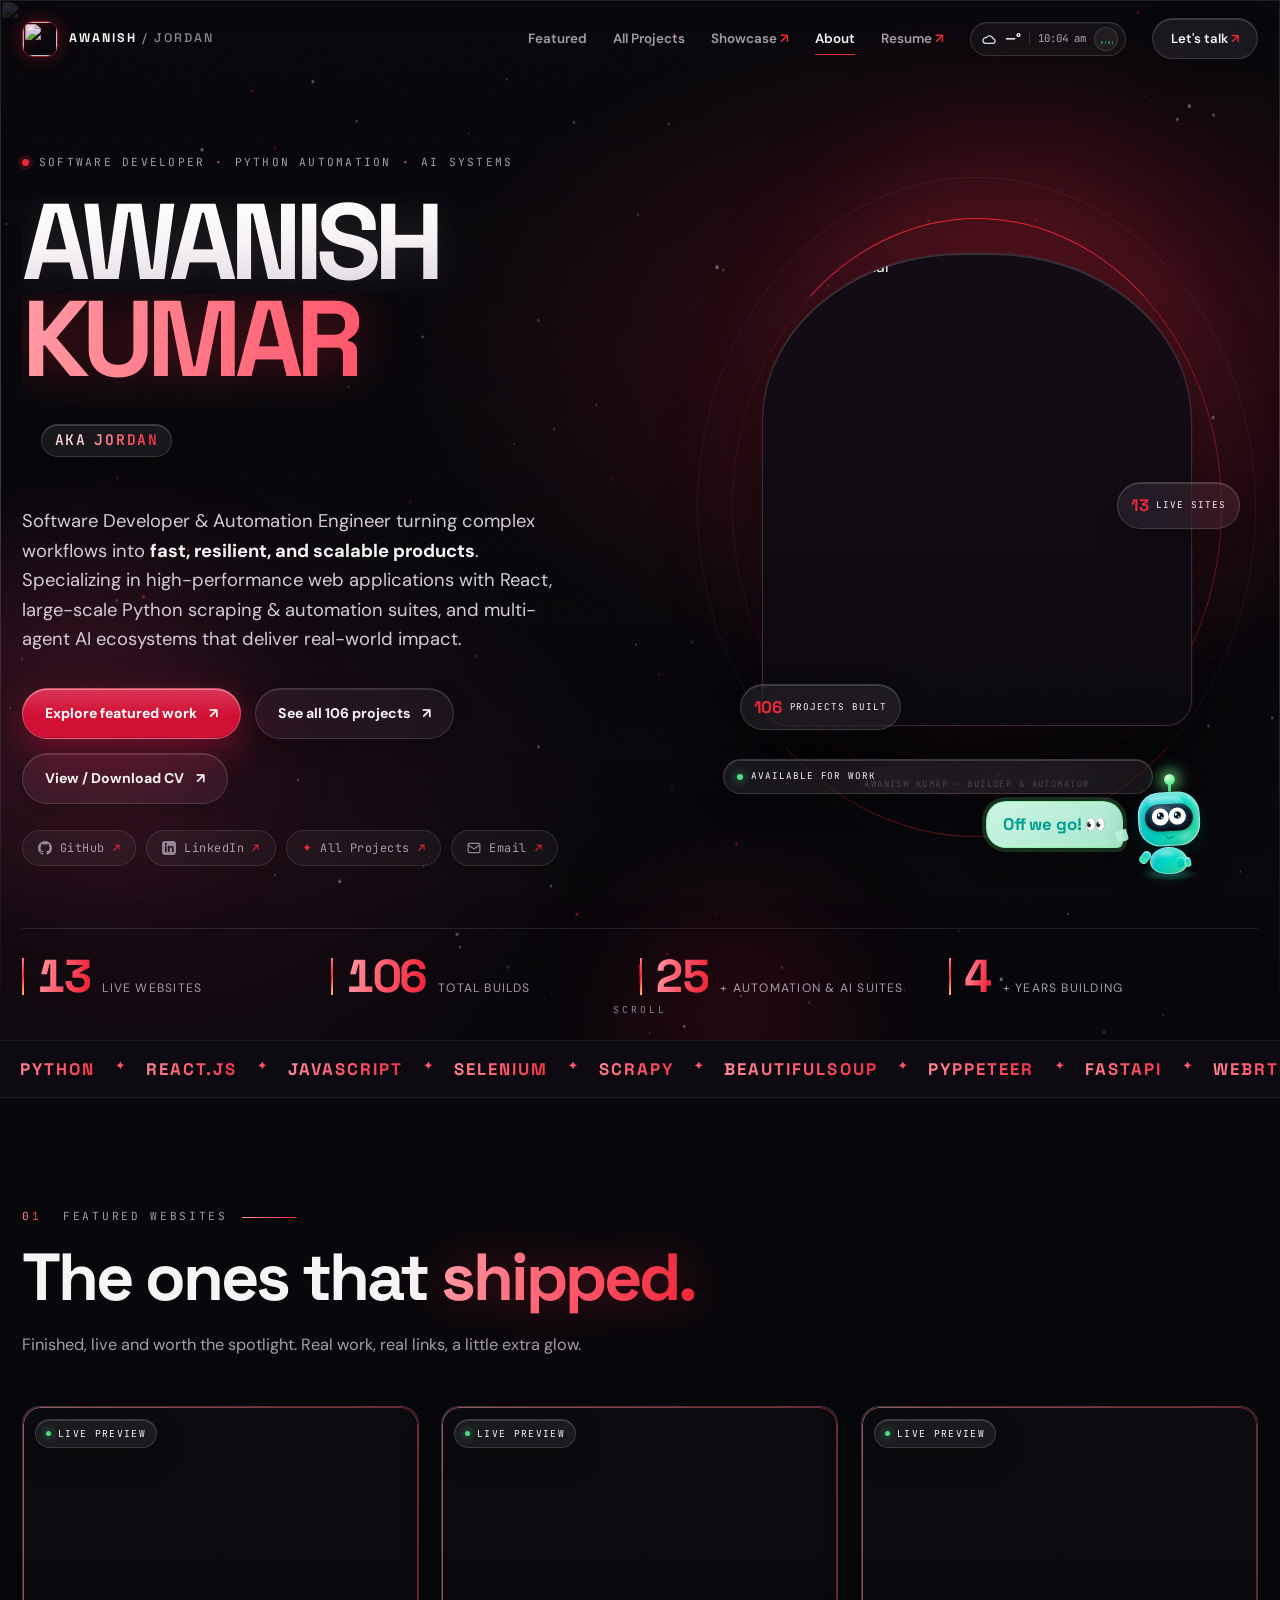
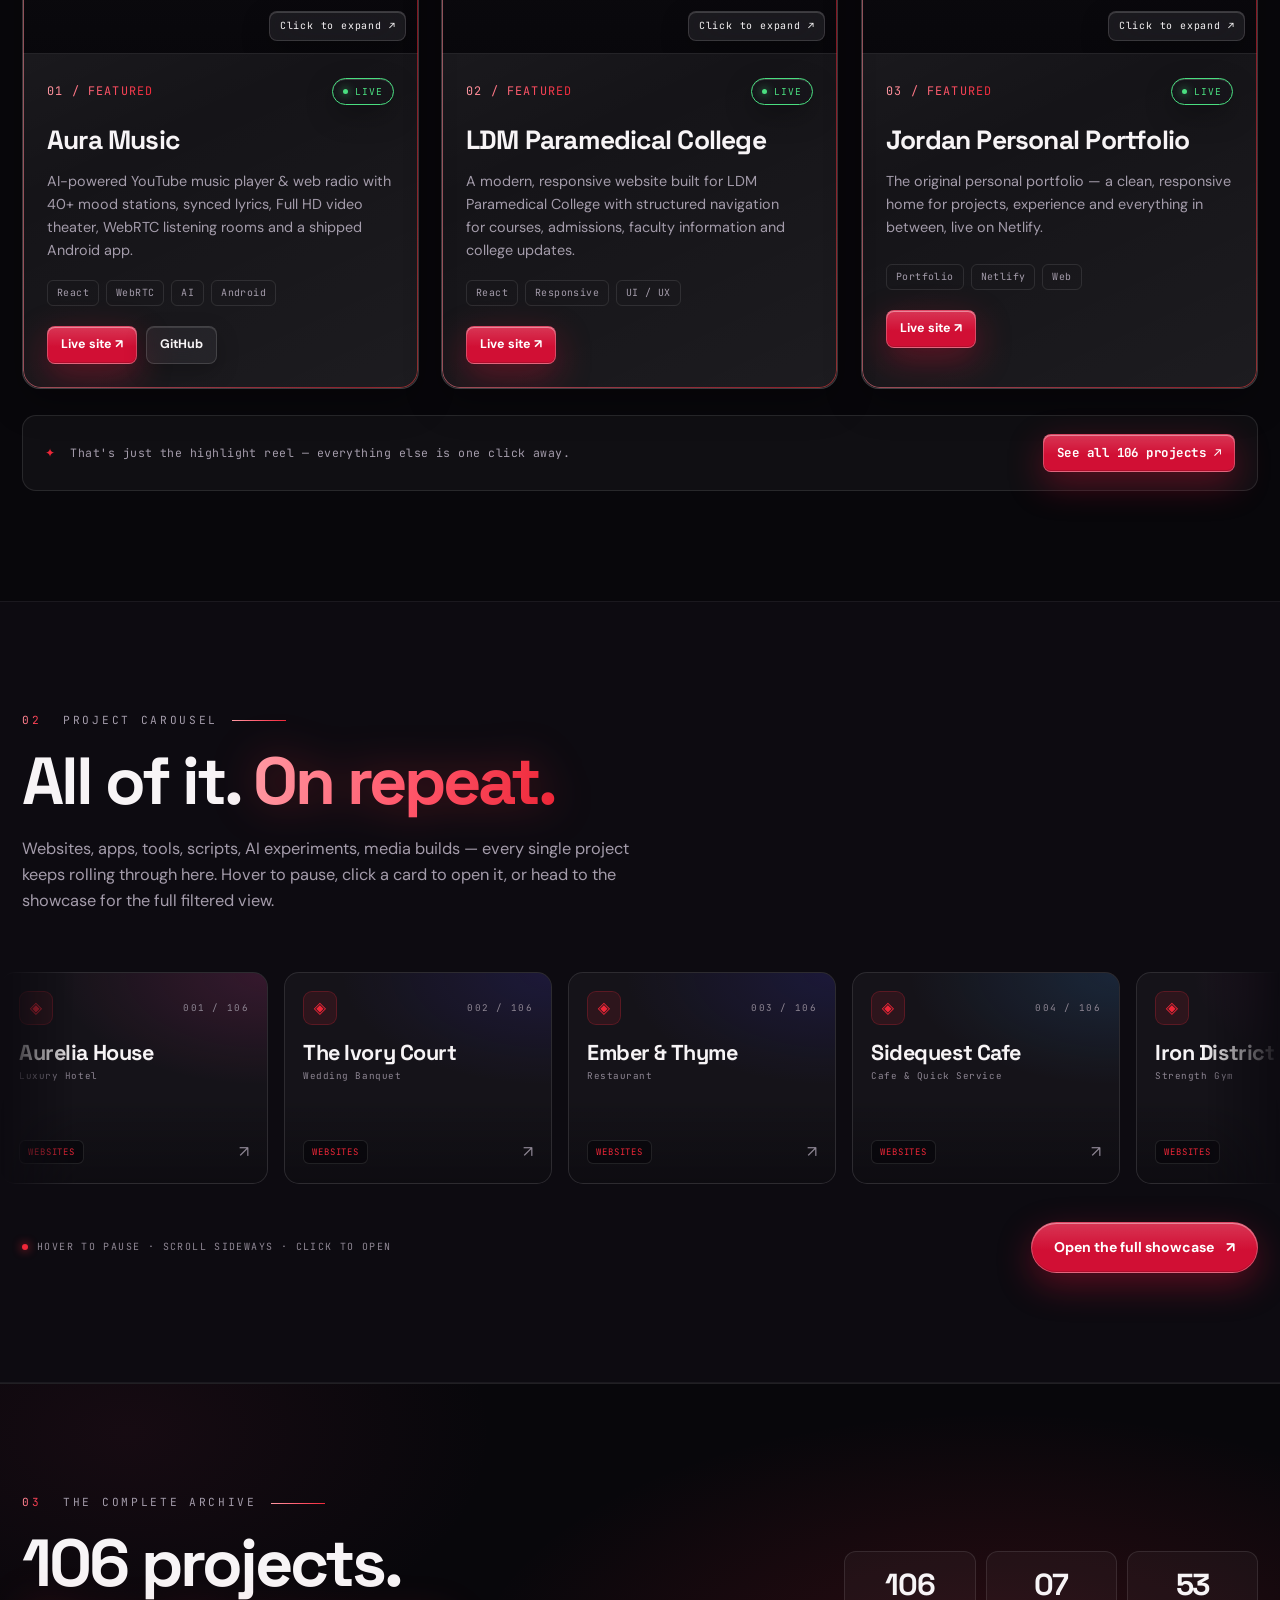
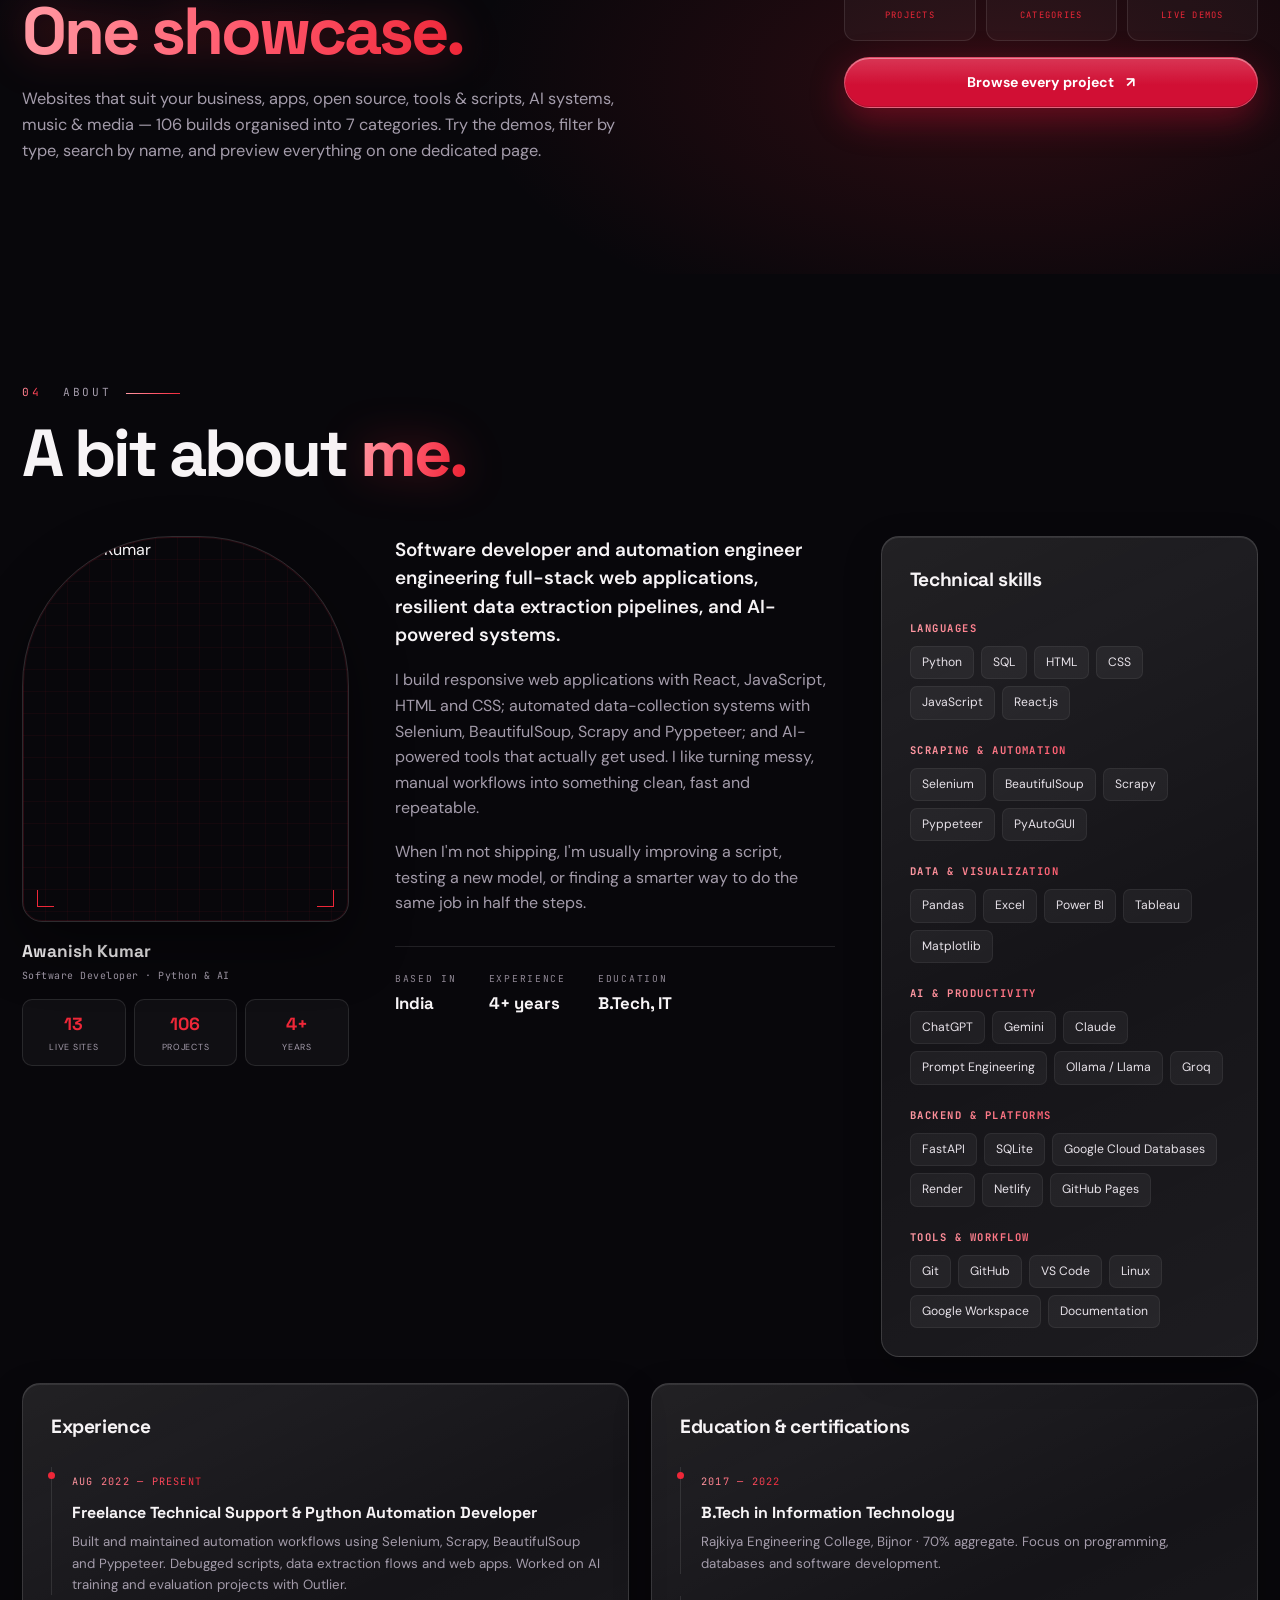
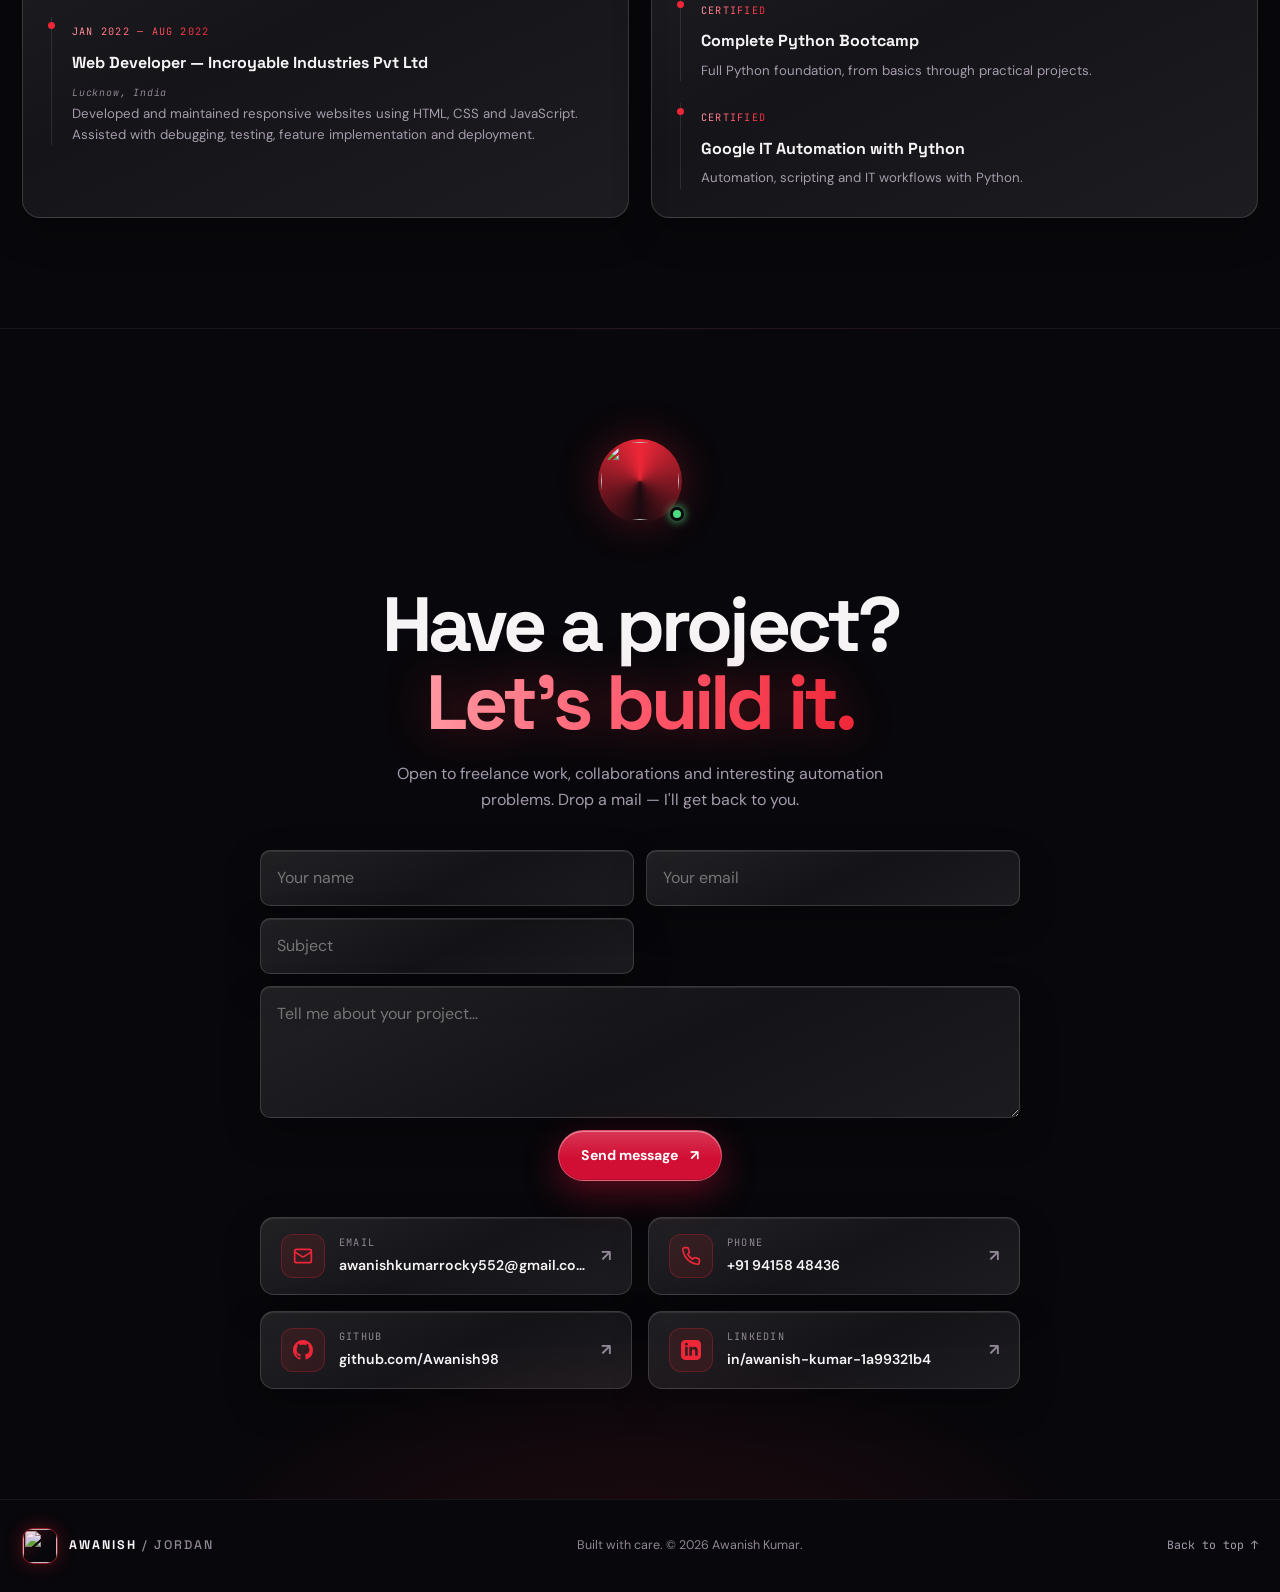
==== commit 617c3a2d: "Expand Bob's site crawl and section roaming across the viewport" ====
--- a/index.html
+++ b/index.html
@@ -24,7 +24,7 @@
   <link rel="stylesheet" href="styles.css">
   <link rel="stylesheet" href="glass.css">
   <link rel="stylesheet" href="carousel.css">
-  <link rel="stylesheet" href="bob.css?v=8">
+  <link rel="stylesheet" href="bob.css?v=9">
   <link rel="stylesheet" href="corner-widgets.css?v=4e5cd2e">
   <link rel="stylesheet" href="responsive.css?v=3">
 </head>
@@ -365,6 +365,6 @@
   <script src="projects-data.js"></script>
   <script src="script.js"></script>
   <script src="corner-widgets.js?v=4e5cd2e" defer></script>
-  <script src="bob.js?v=8" defer></script>
+  <script src="bob.js?v=9" defer></script>
 </body>
 </html>
--- a/bob.css
+++ b/bob.css
@@ -198,6 +198,11 @@
 .bob-fab.is-waving .bob-arm--l { animation: bobWave .26s ease-in-out 4 alternate; }
 .bob-fab.is-waving .bob-rhead { animation: bobHop .3s ease-in-out 3; }
 
+/* quick skip-wobble while Bob changes spot during a scroll journey */
+.bob-fab.is-traveling .bob-bot { animation-duration: 1.05s; }
+.bob-fab.is-traveling .bob-fab-ring { animation-duration: .85s; opacity: .9; }
+.bob-fab.is-traveling .bob-rhead { animation: bobHop .34s ease-in-out 2; }
+
 @keyframes bobFloat { 0%, 100% { transform: translateY(0) rotate(-2deg); } 50% { transform: translateY(-5px) rotate(1deg); } }
 @keyframes bobRing { 0% { transform: scale(.85); opacity: .7; } 100% { transform: scale(1.45); opacity: 0; } }
 @keyframes bobAntenna { 0%, 90%, 100% { transform: scale(1); opacity: 1; } 94% { transform: scale(.7); opacity: .55; } }
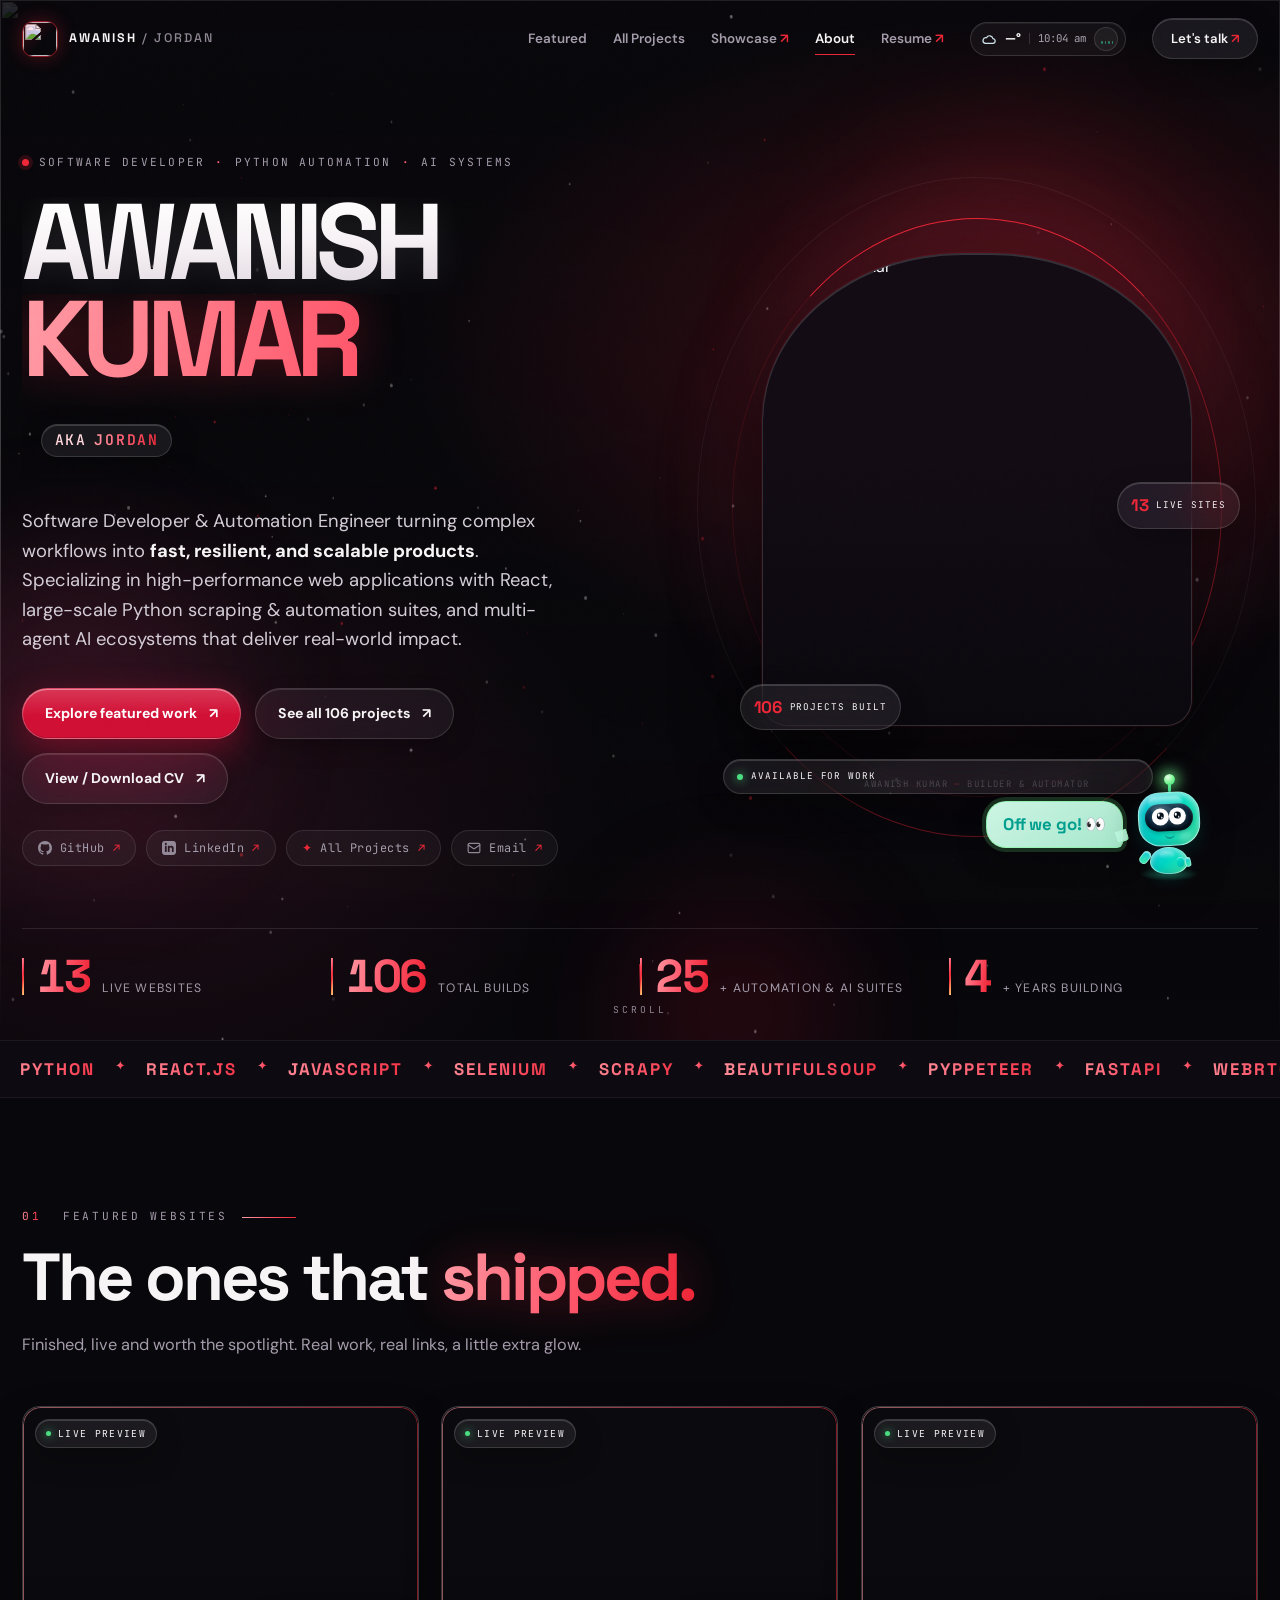
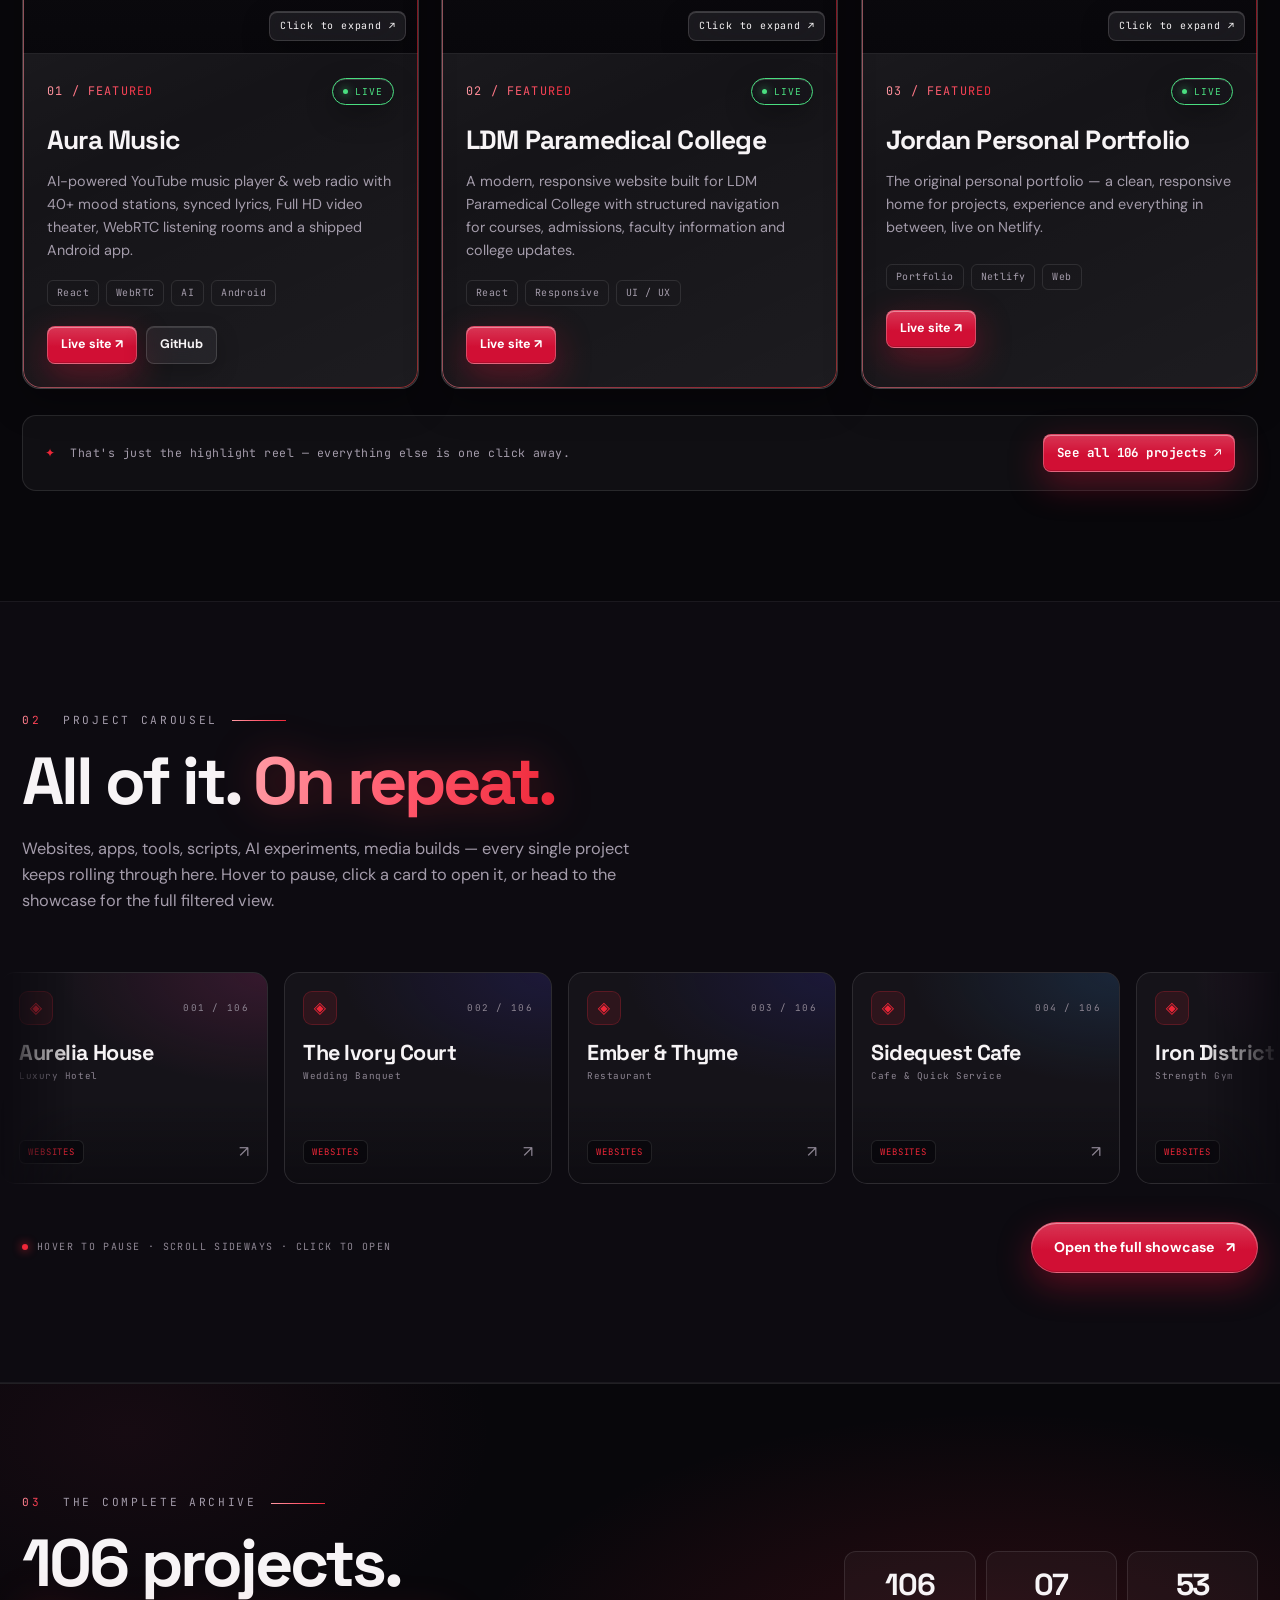
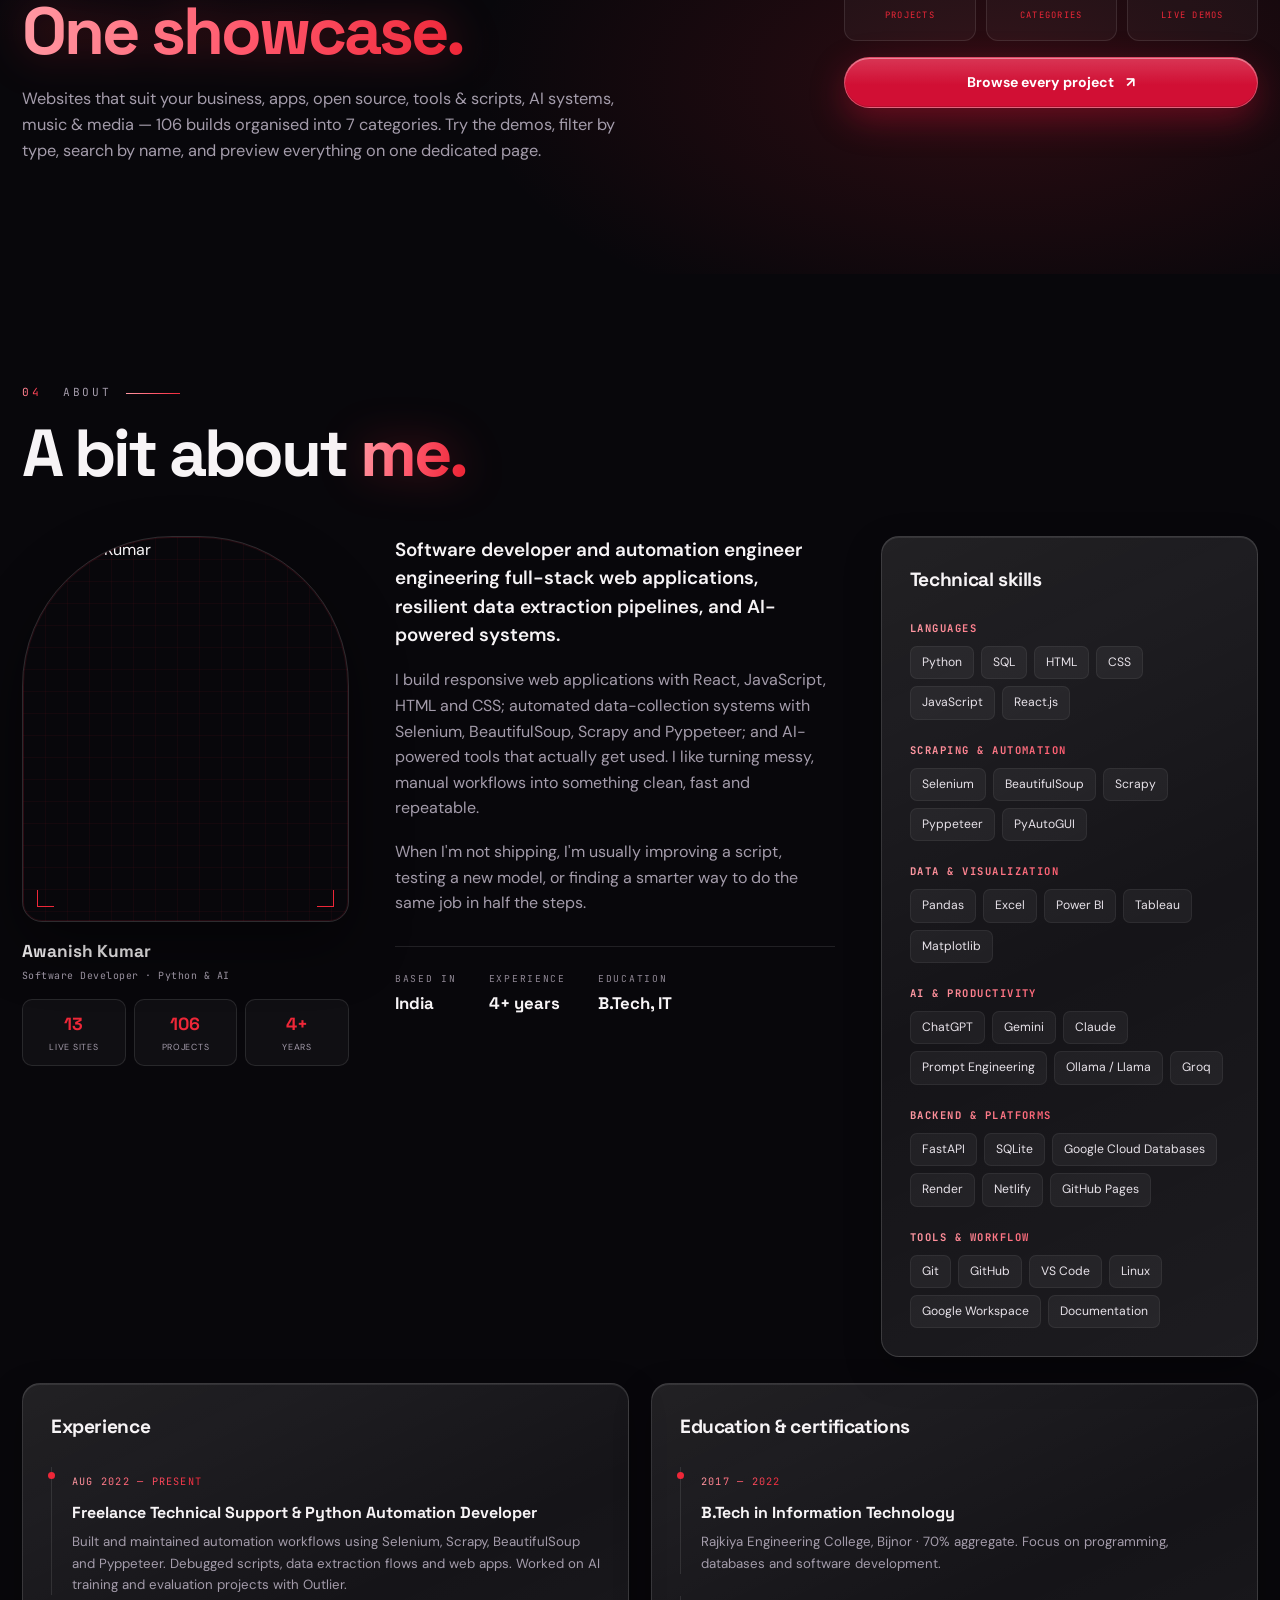
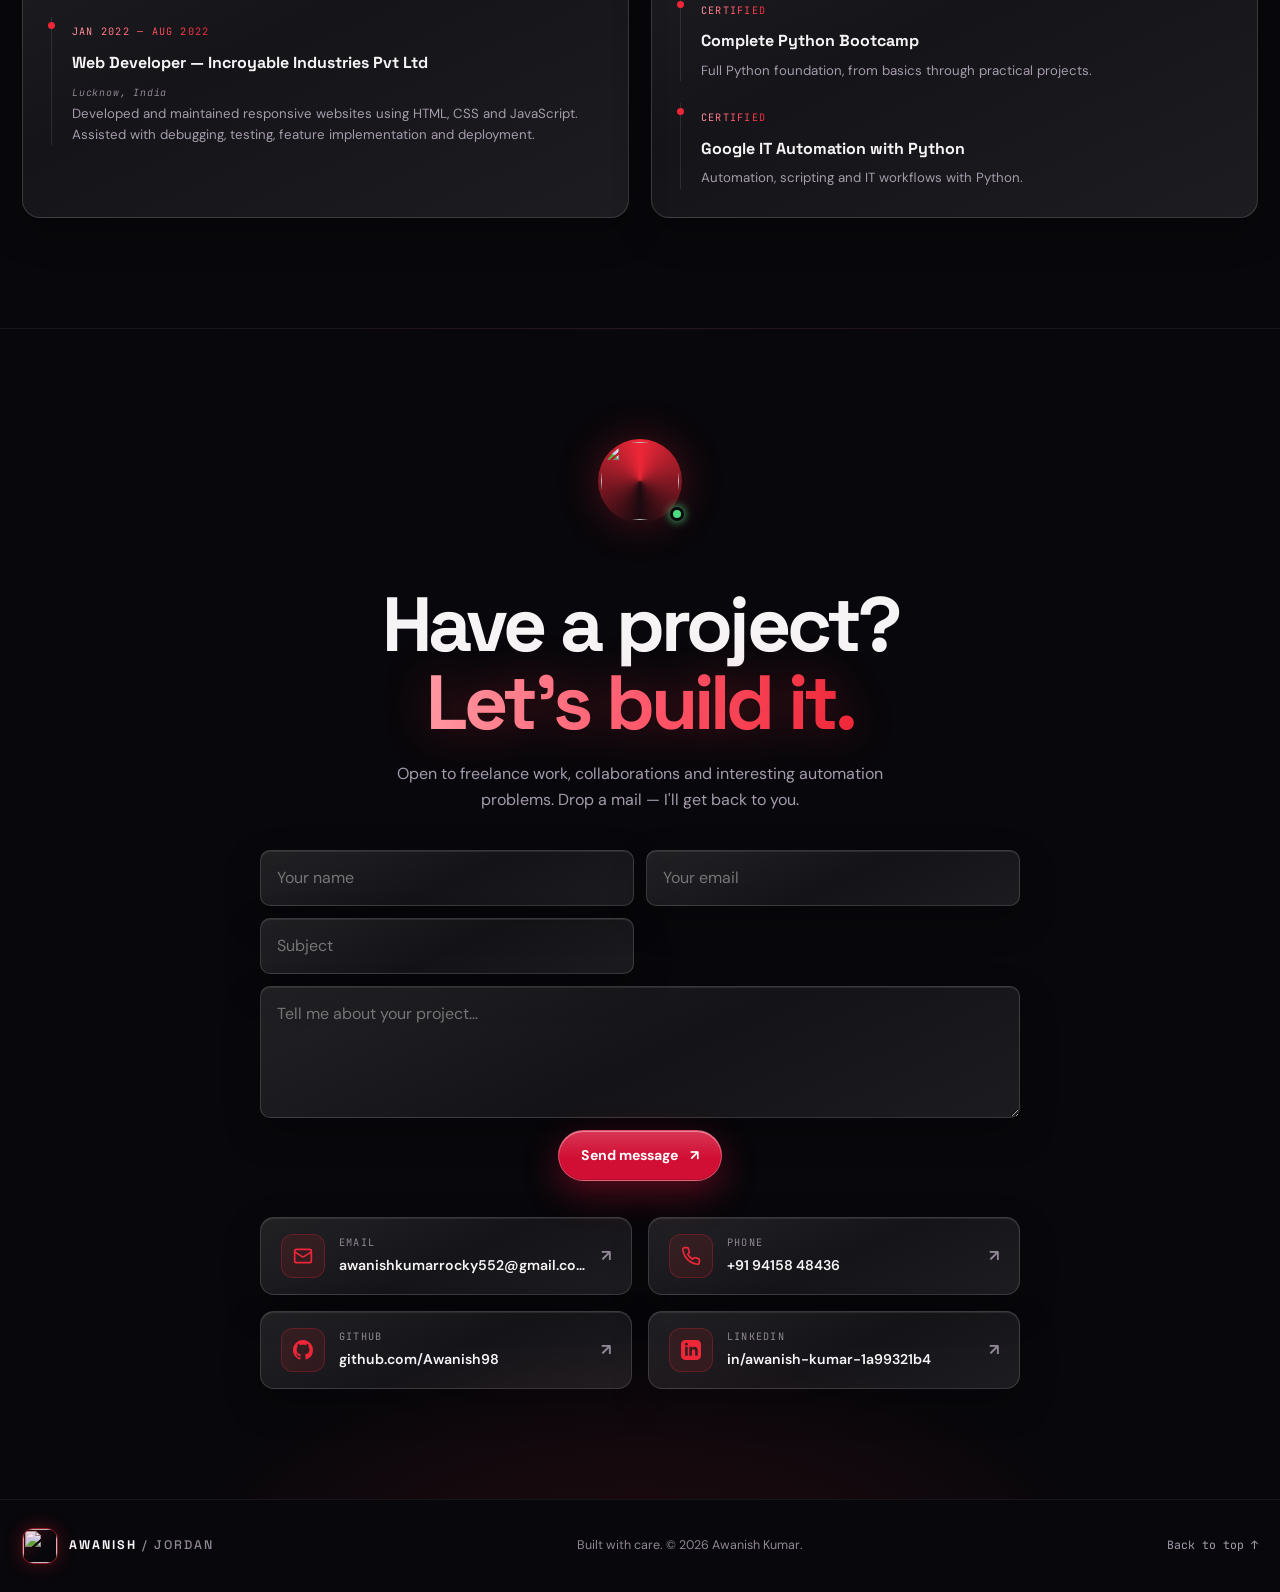
==== commit e73c5cd4: "Enrich ambient pad and add mutable Bob reaction sounds" ====
--- a/index.html
+++ b/index.html
@@ -24,8 +24,8 @@
   <link rel="stylesheet" href="styles.css">
   <link rel="stylesheet" href="glass.css">
   <link rel="stylesheet" href="carousel.css">
-  <link rel="stylesheet" href="bob.css?v=9">
-  <link rel="stylesheet" href="corner-widgets.css?v=4e5cd2e">
+  <link rel="stylesheet" href="bob.css?v=10">
+  <link rel="stylesheet" href="corner-widgets.css?v=10">
   <link rel="stylesheet" href="responsive.css?v=3">
 </head>
 <body>
@@ -364,7 +364,7 @@
 
   <script src="projects-data.js"></script>
   <script src="script.js"></script>
-  <script src="corner-widgets.js?v=4e5cd2e" defer></script>
-  <script src="bob.js?v=9" defer></script>
+  <script src="corner-widgets.js?v=10" defer></script>
+  <script src="bob.js?v=10" defer></script>
 </body>
 </html>
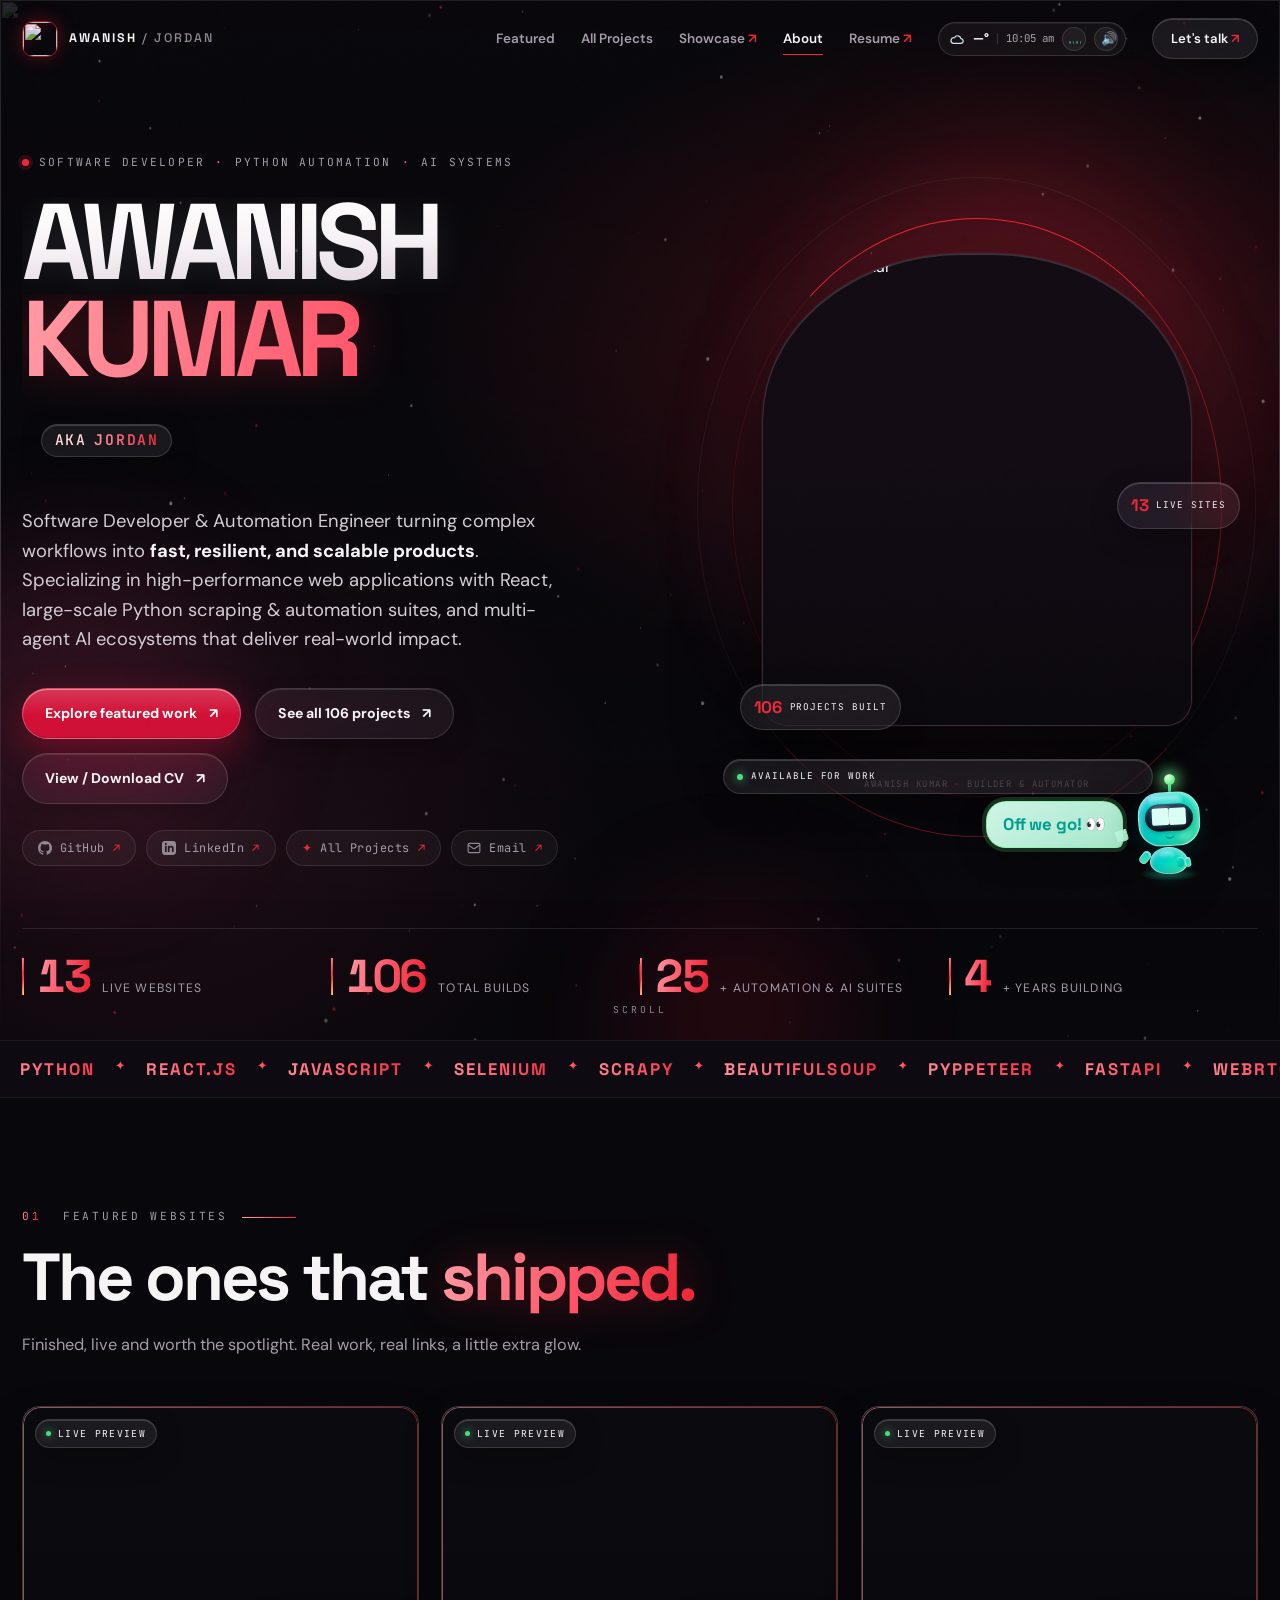
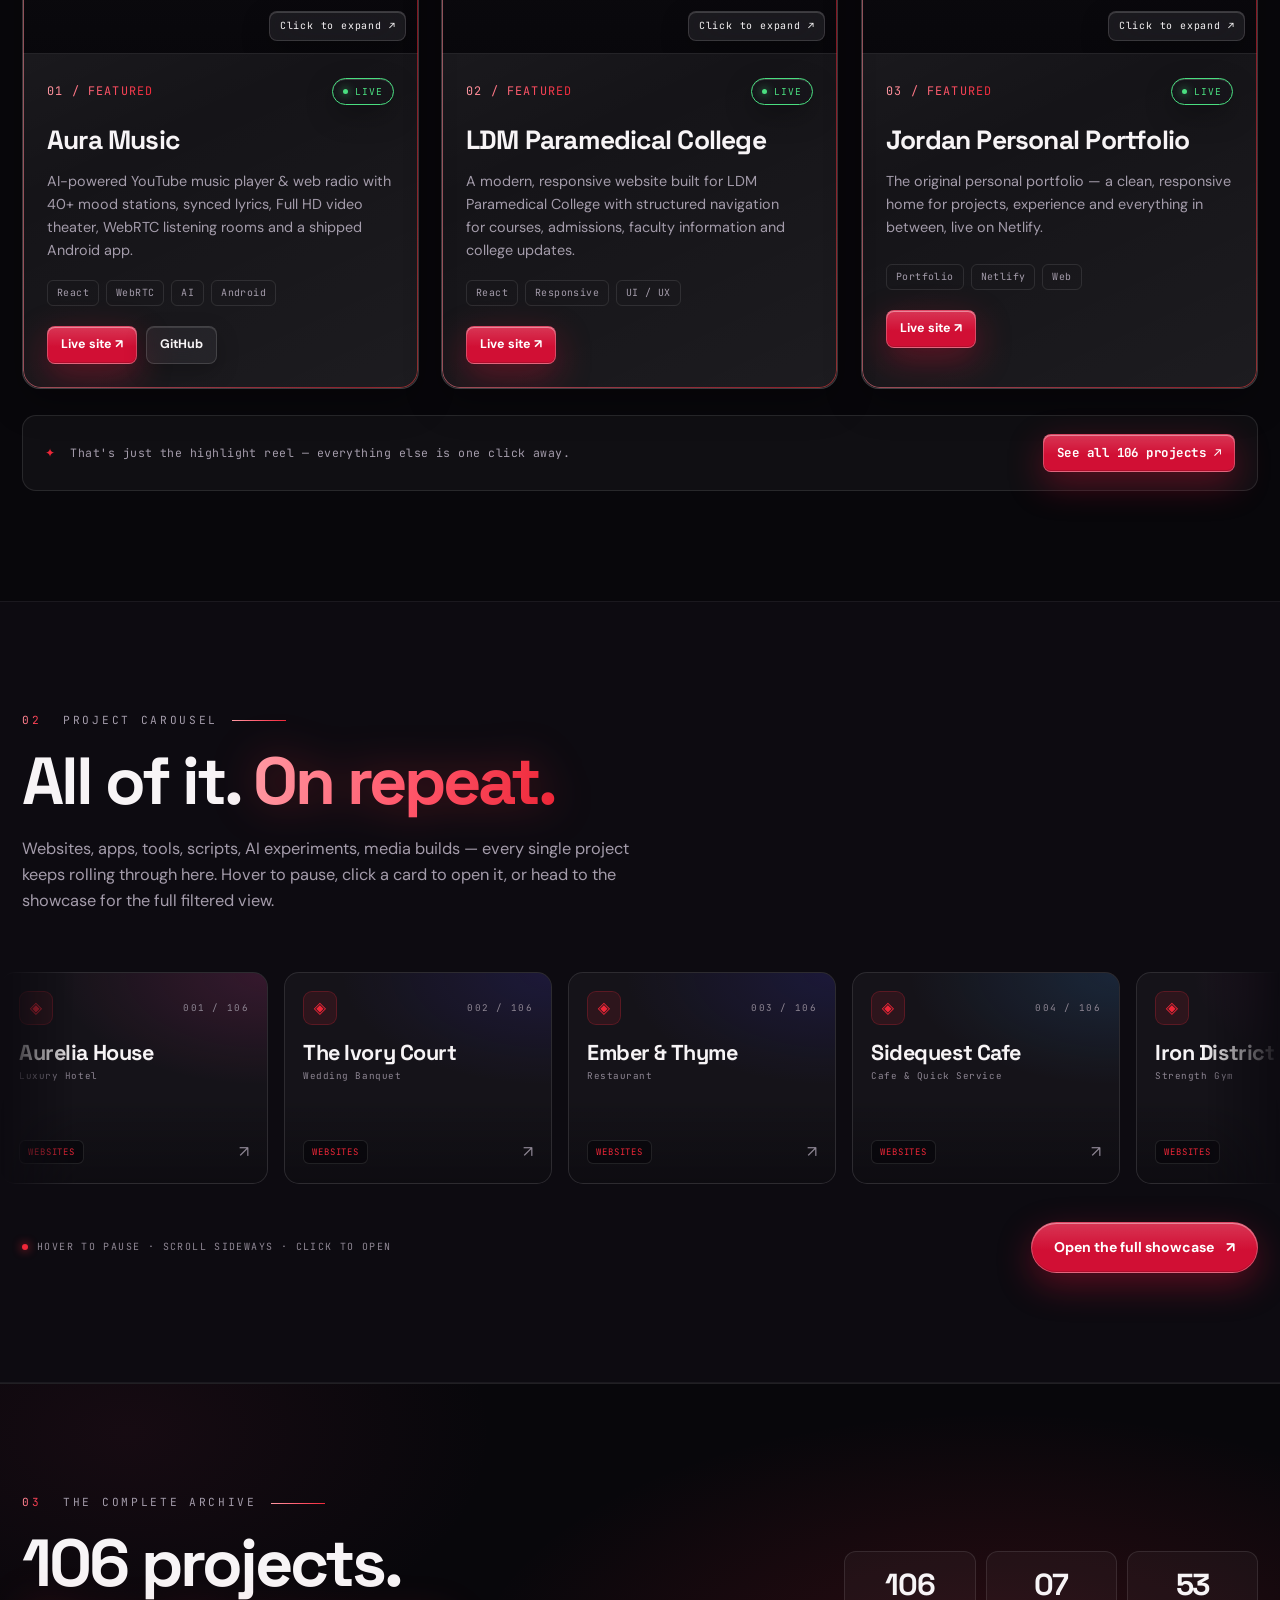
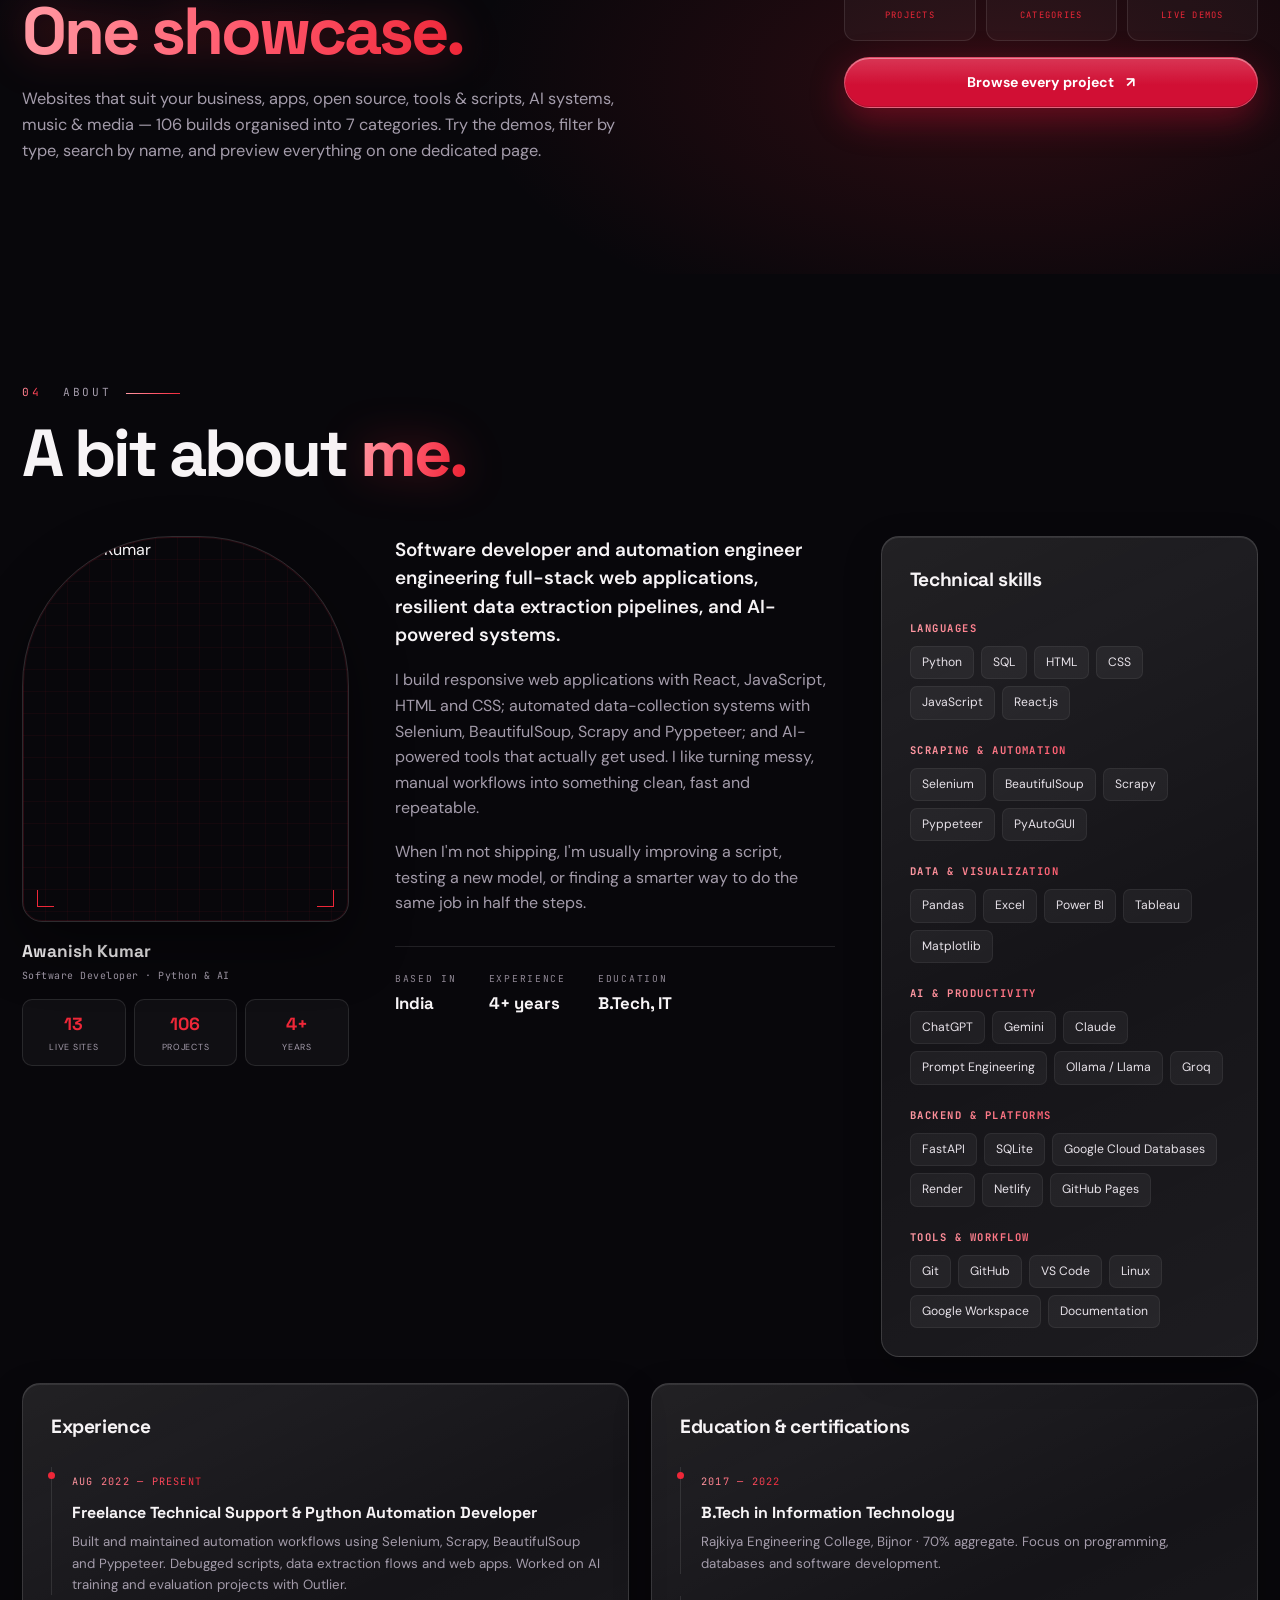
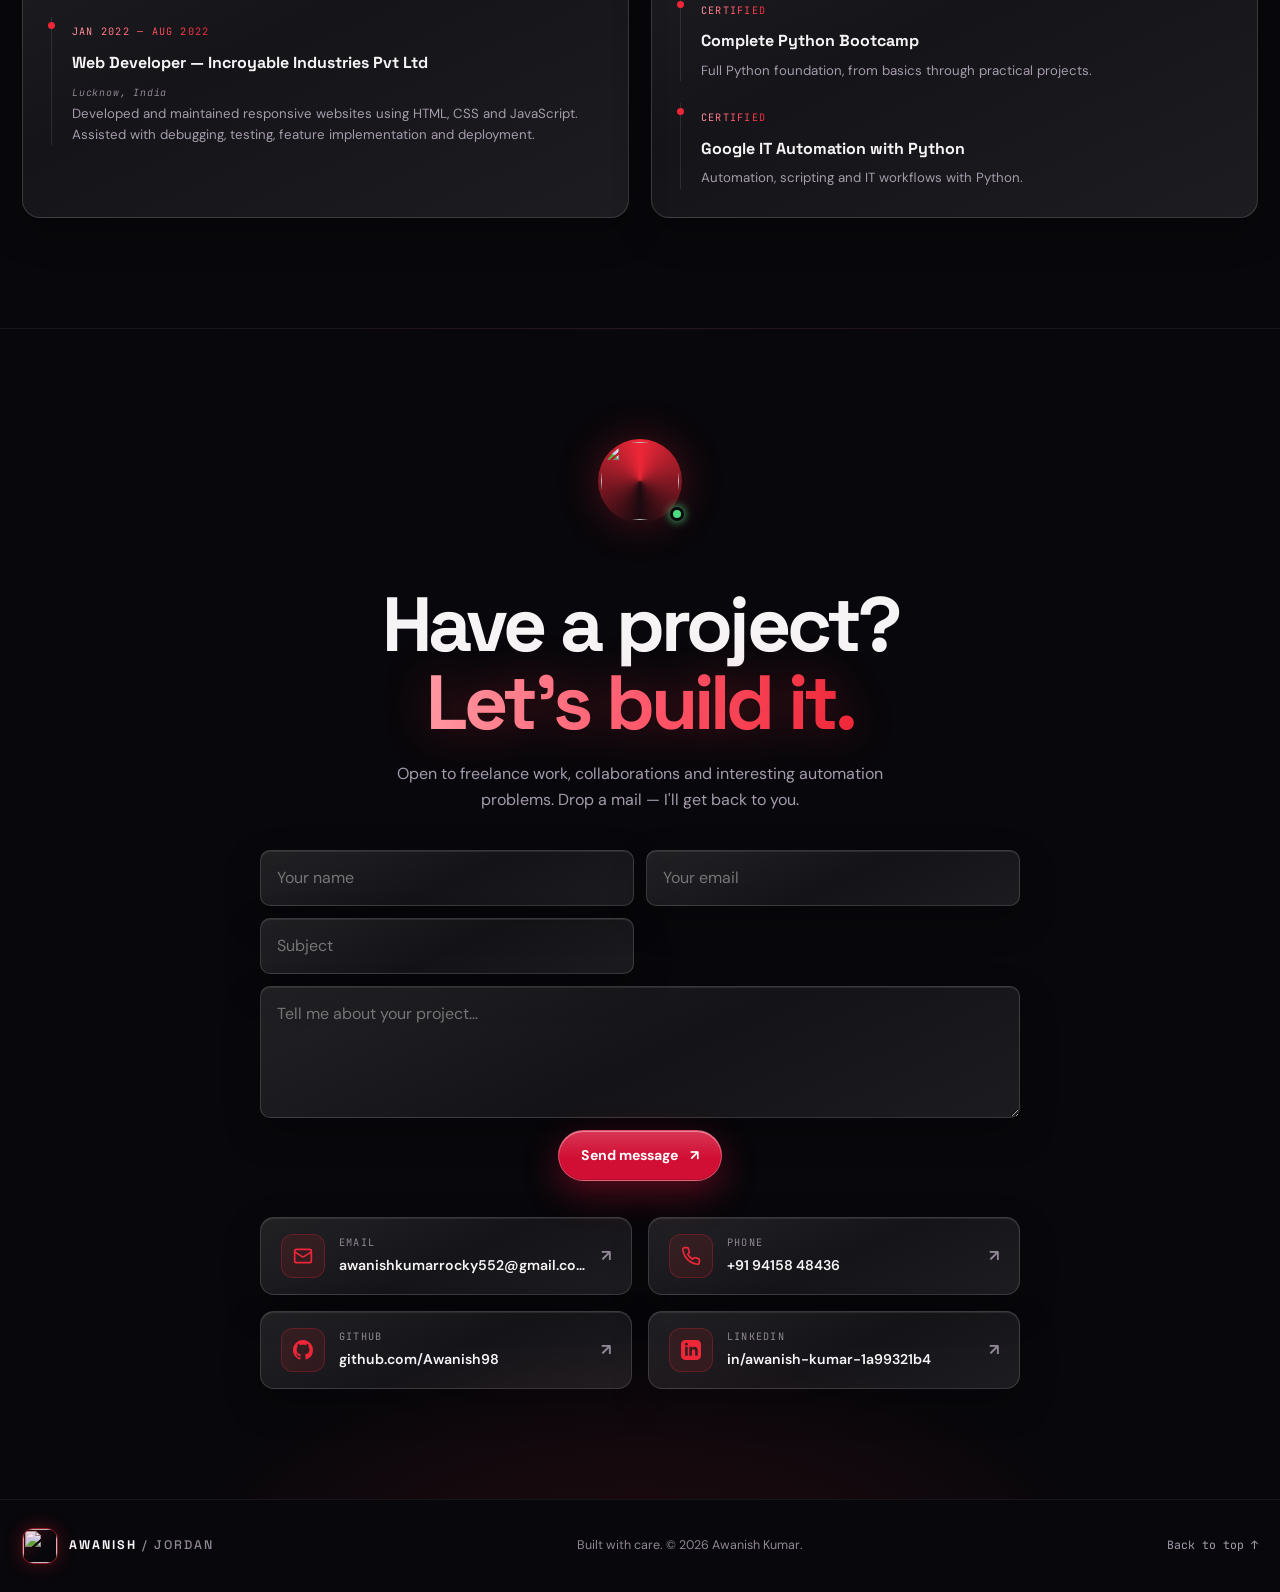
==== commit 392a597f: "Describe button clicks, enrich instrumental music, add mute-all" ====
--- a/index.html
+++ b/index.html
@@ -24,8 +24,8 @@
   <link rel="stylesheet" href="styles.css">
   <link rel="stylesheet" href="glass.css">
   <link rel="stylesheet" href="carousel.css">
-  <link rel="stylesheet" href="bob.css?v=10">
-  <link rel="stylesheet" href="corner-widgets.css?v=10">
+  <link rel="stylesheet" href="bob.css?v=12">
+  <link rel="stylesheet" href="corner-widgets.css?v=12">
   <link rel="stylesheet" href="responsive.css?v=3">
 </head>
 <body>
@@ -364,7 +364,7 @@
 
   <script src="projects-data.js"></script>
   <script src="script.js"></script>
-  <script src="corner-widgets.js?v=10" defer></script>
-  <script src="bob.js?v=10" defer></script>
+  <script src="corner-widgets.js?v=12" defer></script>
+  <script src="bob.js?v=12" defer></script>
 </body>
 </html>
--- a/corner-widgets.css
+++ b/corner-widgets.css
@@ -54,6 +54,14 @@
 .cw-chip-sound.is-playing .cw-bars i:nth-child(4) { animation-delay: -.6s; }
 @keyframes cwBar { from { height: 3px; } to { height: 11px; } }
 
+/* global kill switch */
+.cw-chip-muteall { font-size: 13px; line-height: 1; }
+.cw-chip.is-all-muted .cw-chip-sound { opacity: .45; border-color: rgba(238, 39, 55, .32); color: #ff9aa2; }
+.cw-chip.is-all-muted .cw-chip-muteall {
+  opacity: 1; color: #ff9aa2; border-color: rgba(238, 39, 55, .55);
+  box-shadow: 0 0 0 3px rgba(238, 39, 55, .1);
+}
+
 @media (max-width: 520px) {
   .cw-chip { height: 30px; gap: 6px; padding: 0 6px 0 8px; }
   .cw-chip-icon { width: 15px; height: 15px; }
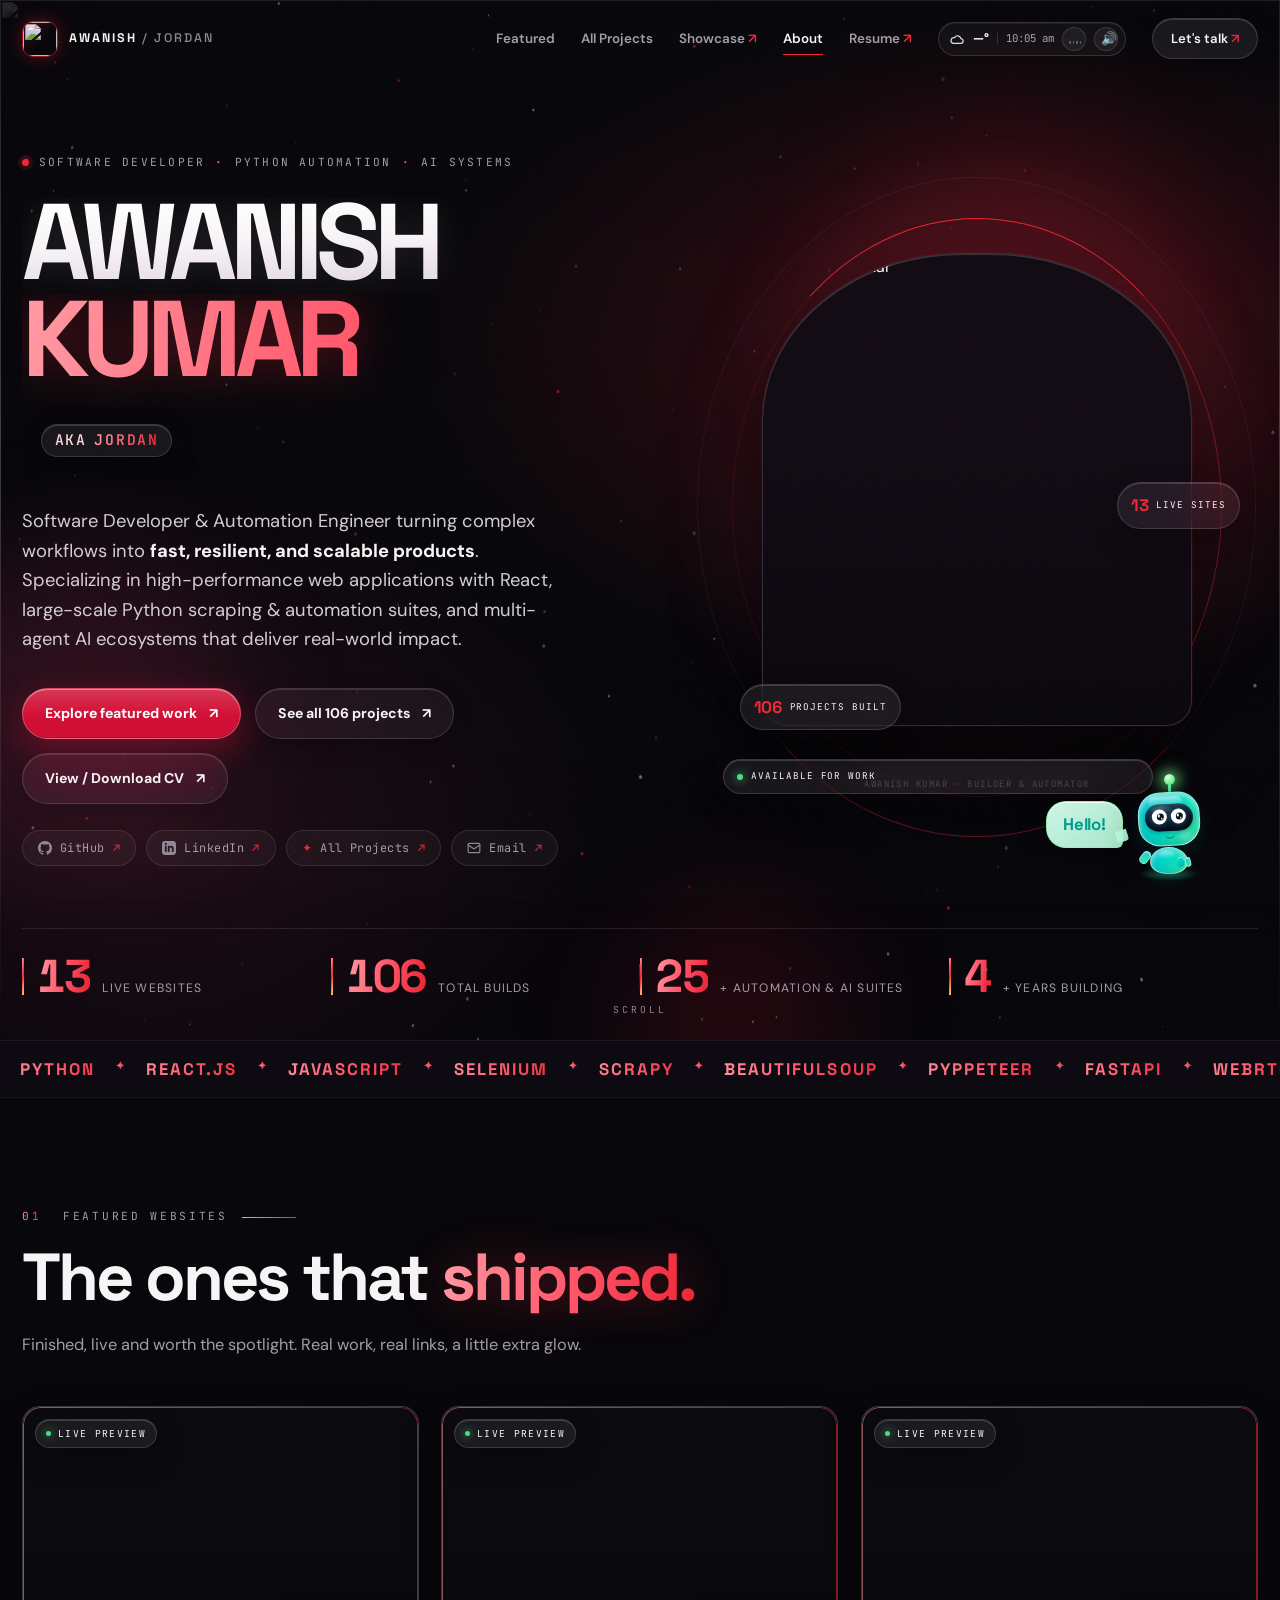
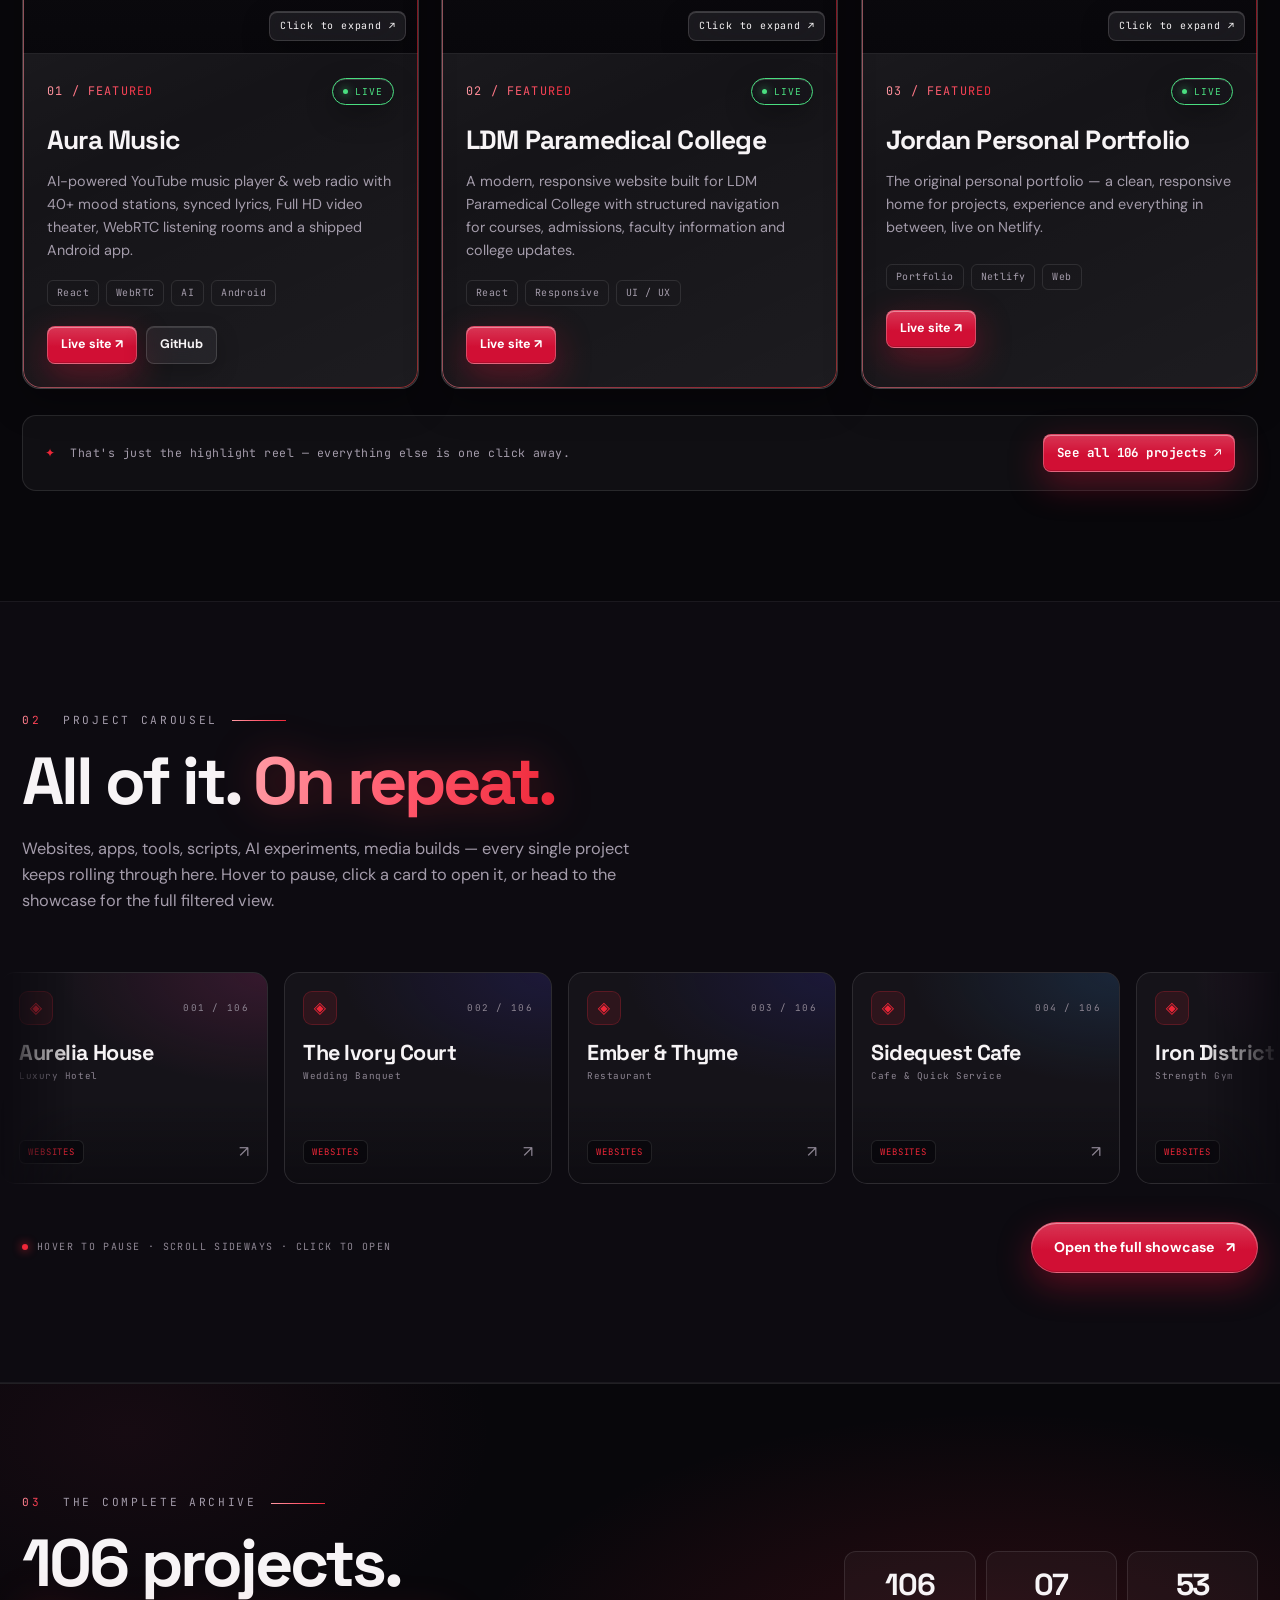
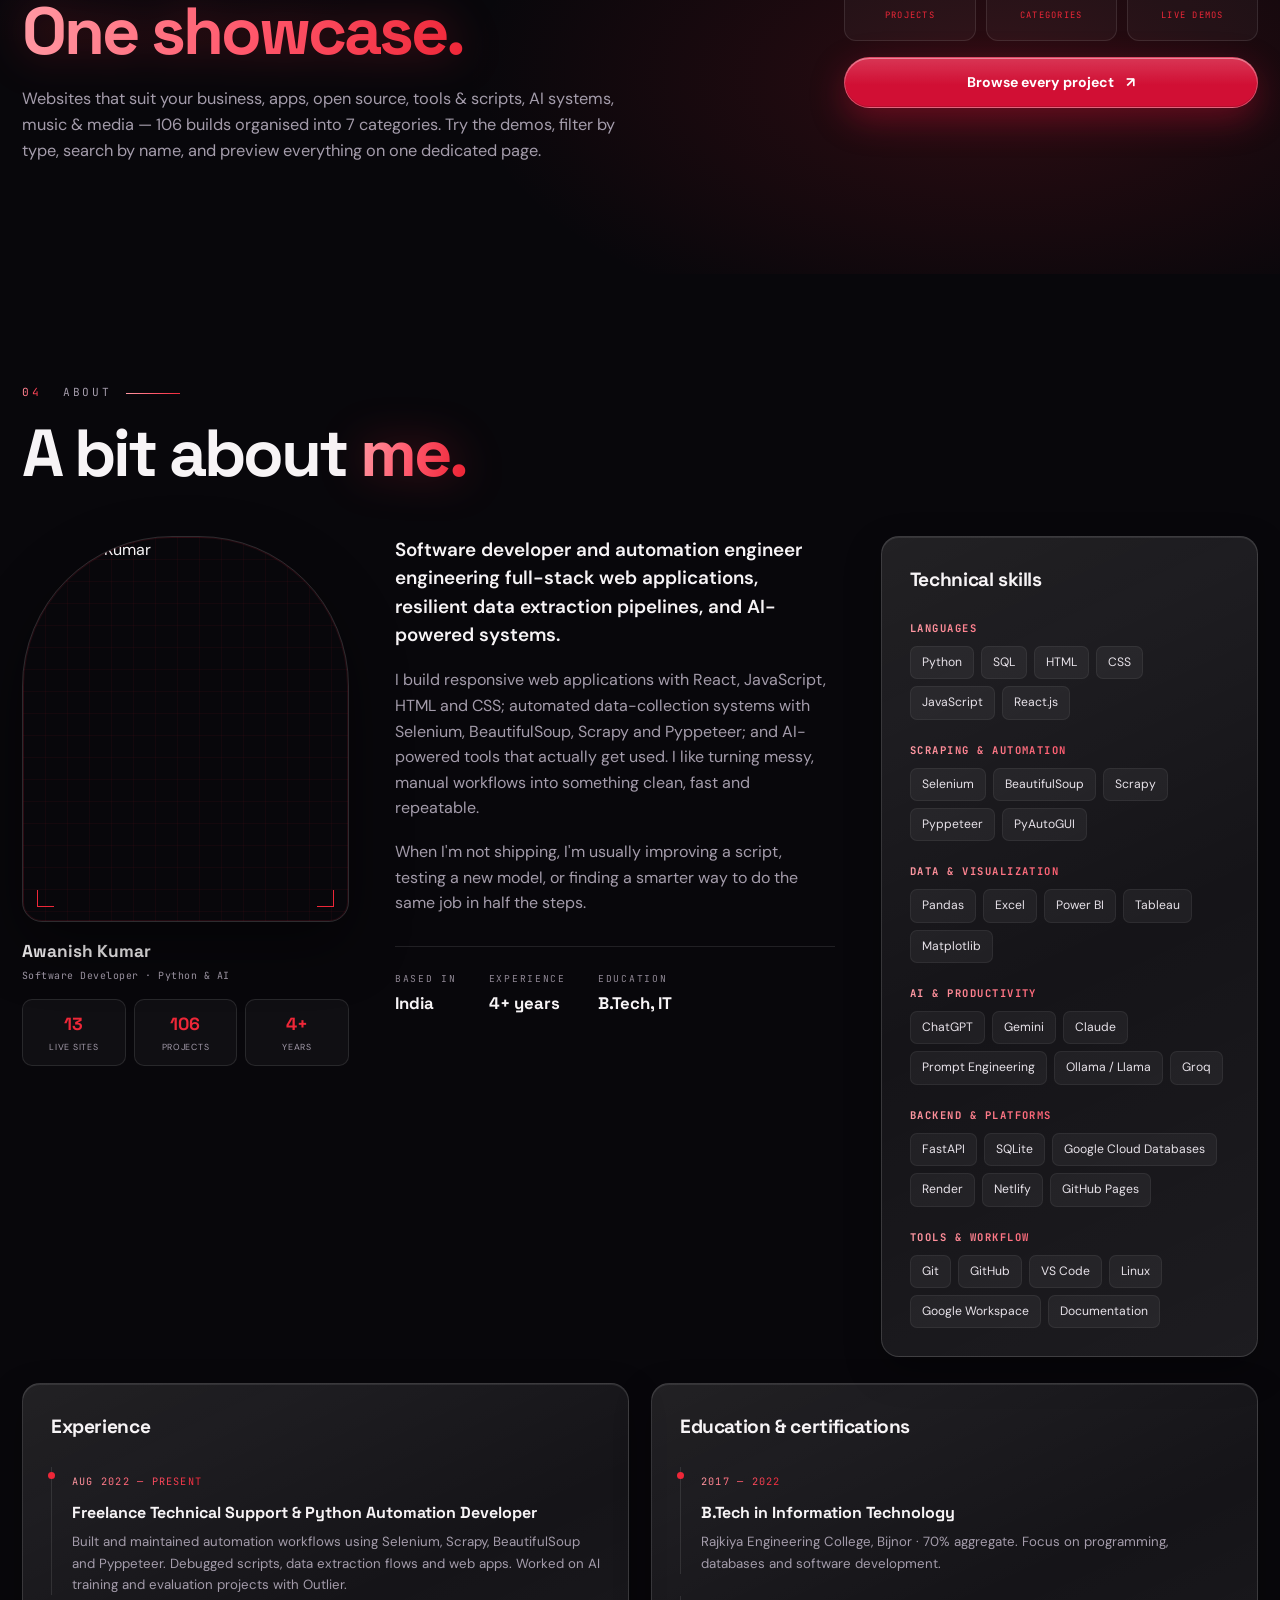
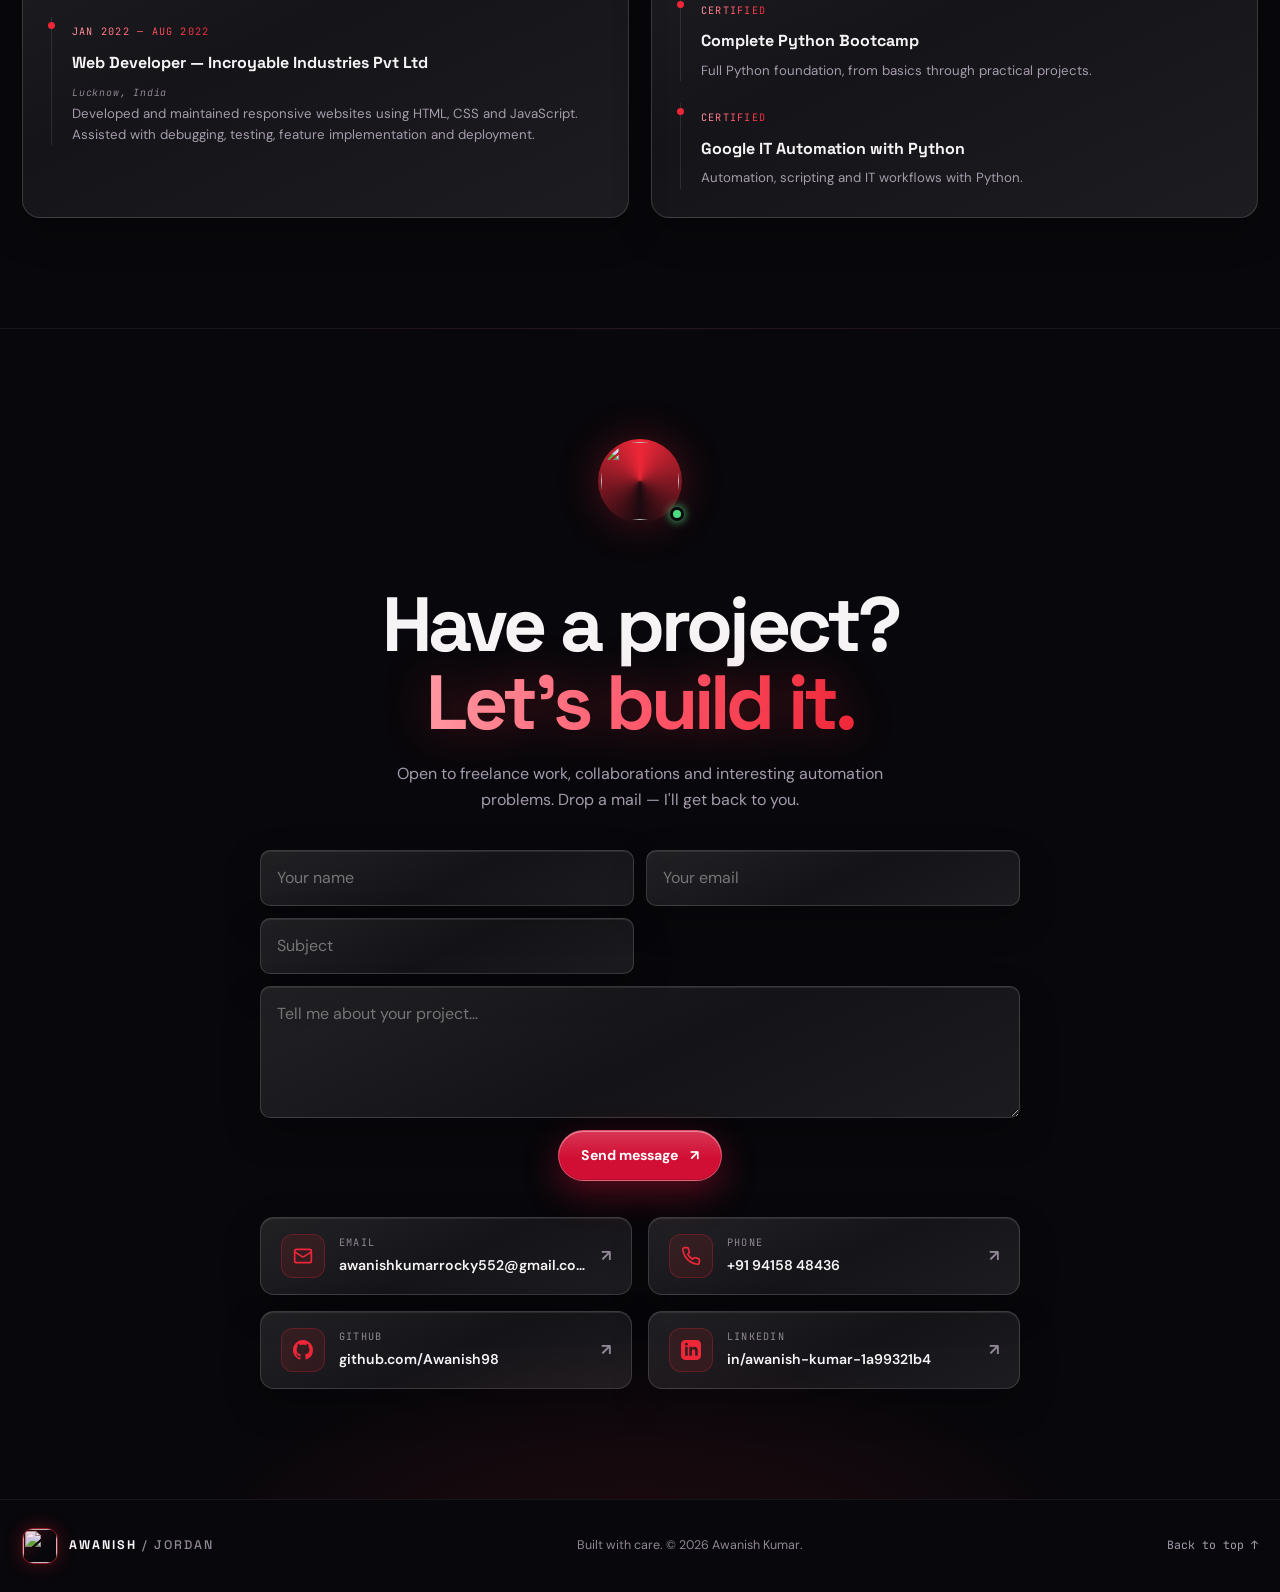
==== commit 6ad6ff8c: "Auto-start instrumental on first gesture unless muted" ====
--- a/index.html
+++ b/index.html
@@ -24,8 +24,8 @@
   <link rel="stylesheet" href="styles.css">
   <link rel="stylesheet" href="glass.css">
   <link rel="stylesheet" href="carousel.css">
-  <link rel="stylesheet" href="bob.css?v=12">
-  <link rel="stylesheet" href="corner-widgets.css?v=12">
+  <link rel="stylesheet" href="bob.css?v=13">
+  <link rel="stylesheet" href="corner-widgets.css?v=13">
   <link rel="stylesheet" href="responsive.css?v=3">
 </head>
 <body>
@@ -364,7 +364,7 @@
 
   <script src="projects-data.js"></script>
   <script src="script.js"></script>
-  <script src="corner-widgets.js?v=12" defer></script>
-  <script src="bob.js?v=12" defer></script>
+  <script src="corner-widgets.js?v=13" defer></script>
+  <script src="bob.js?v=13" defer></script>
 </body>
 </html>
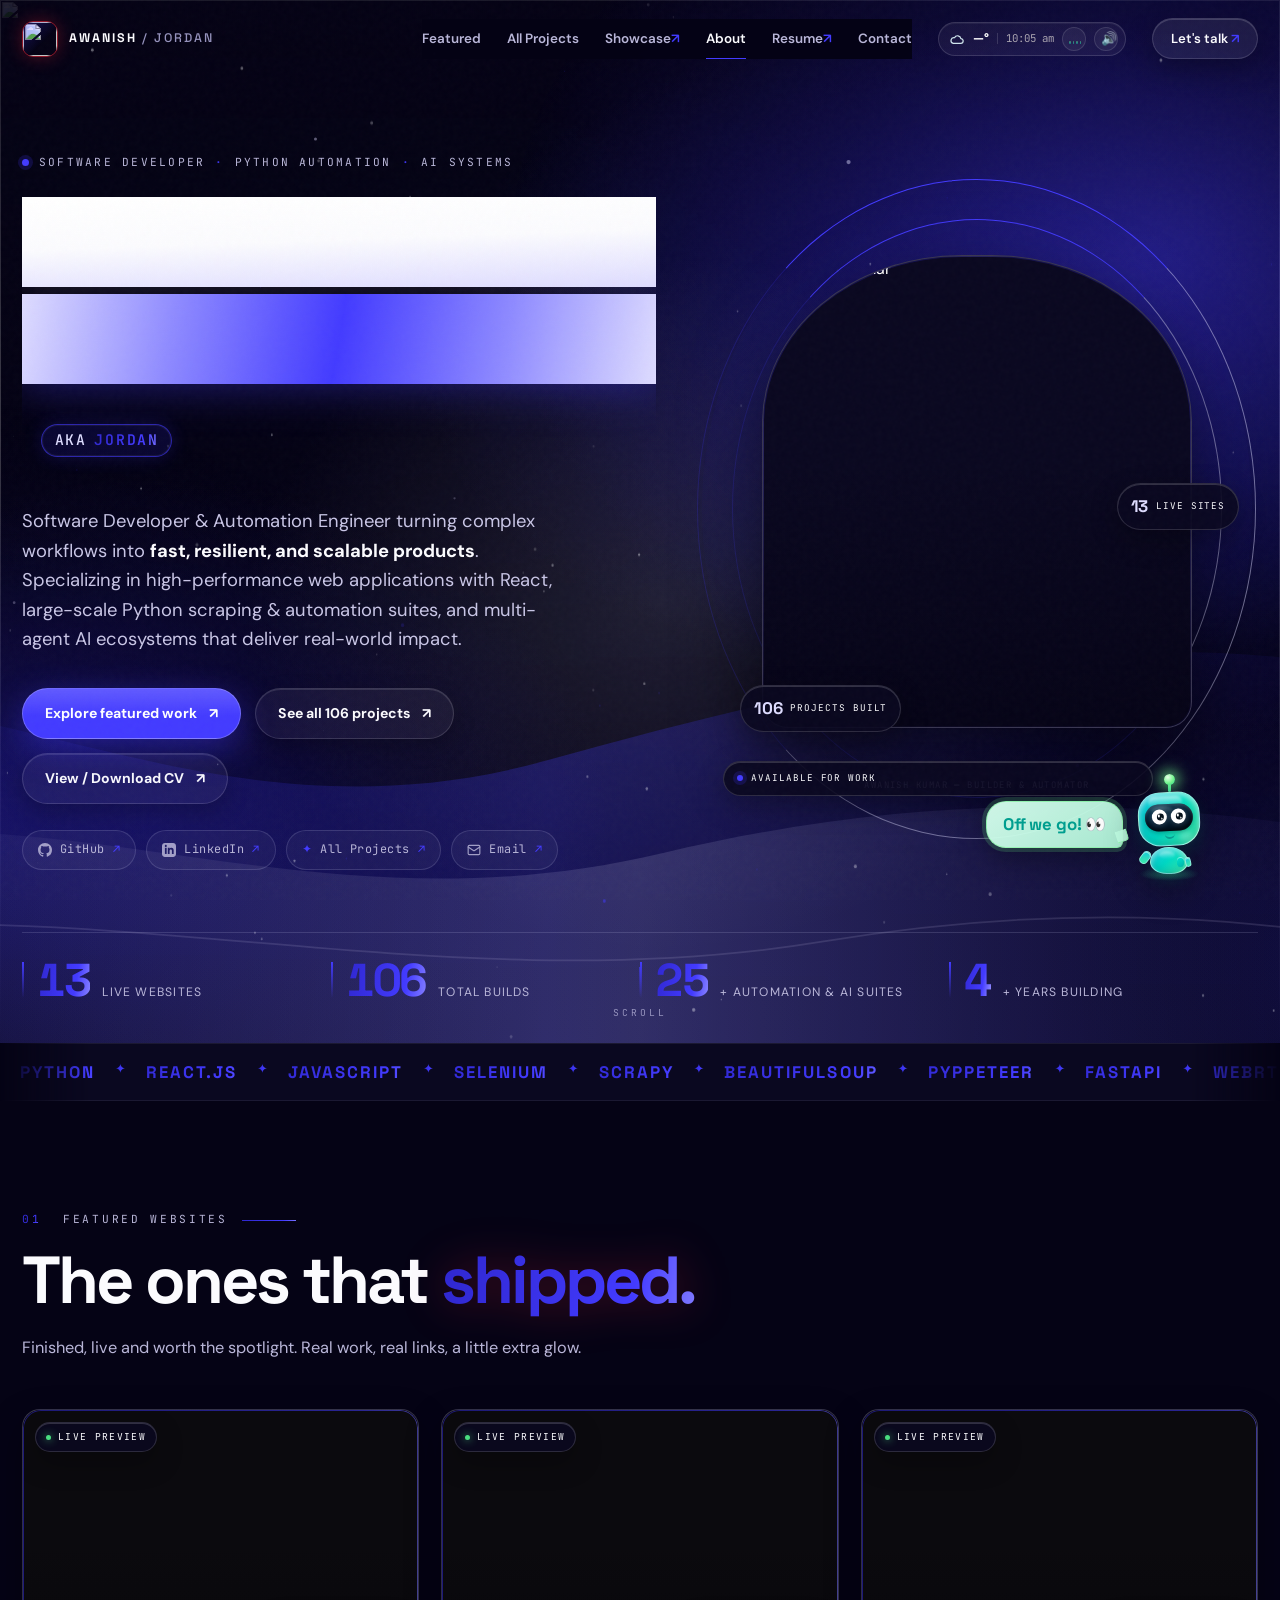
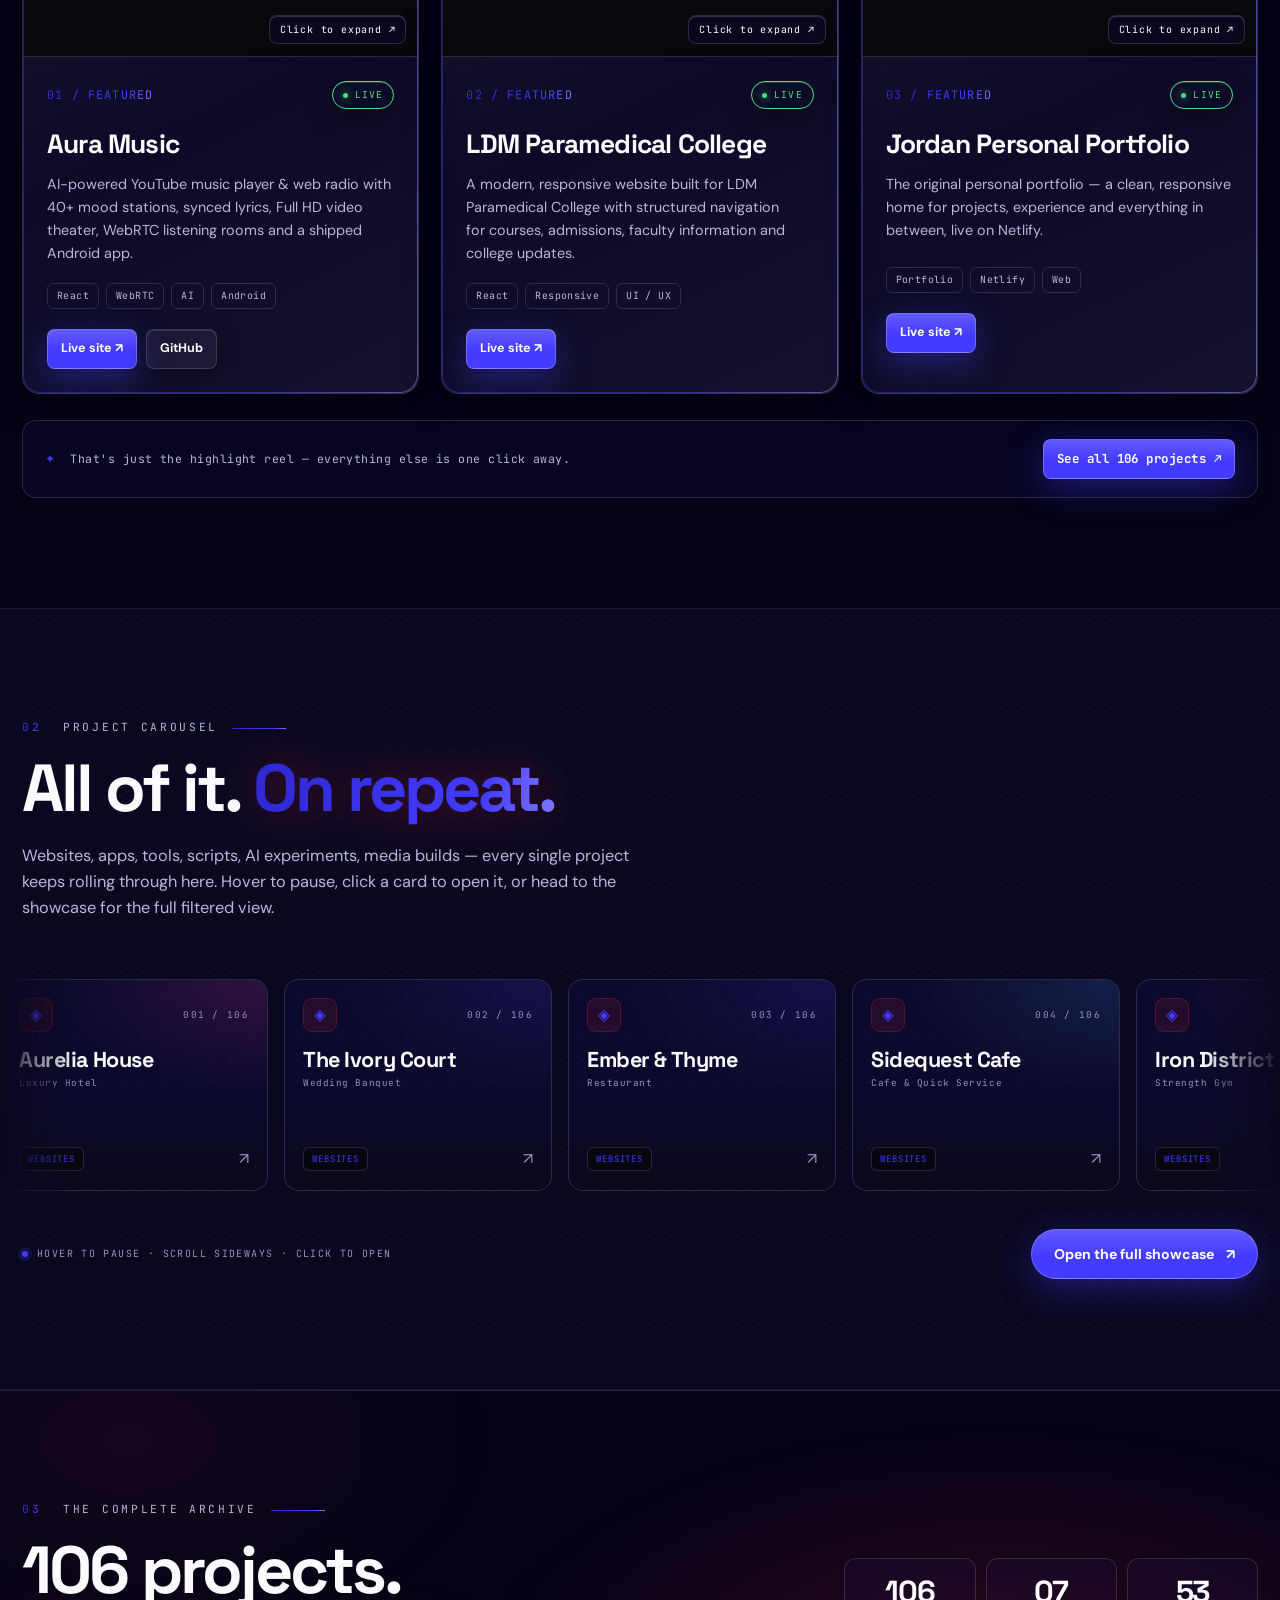
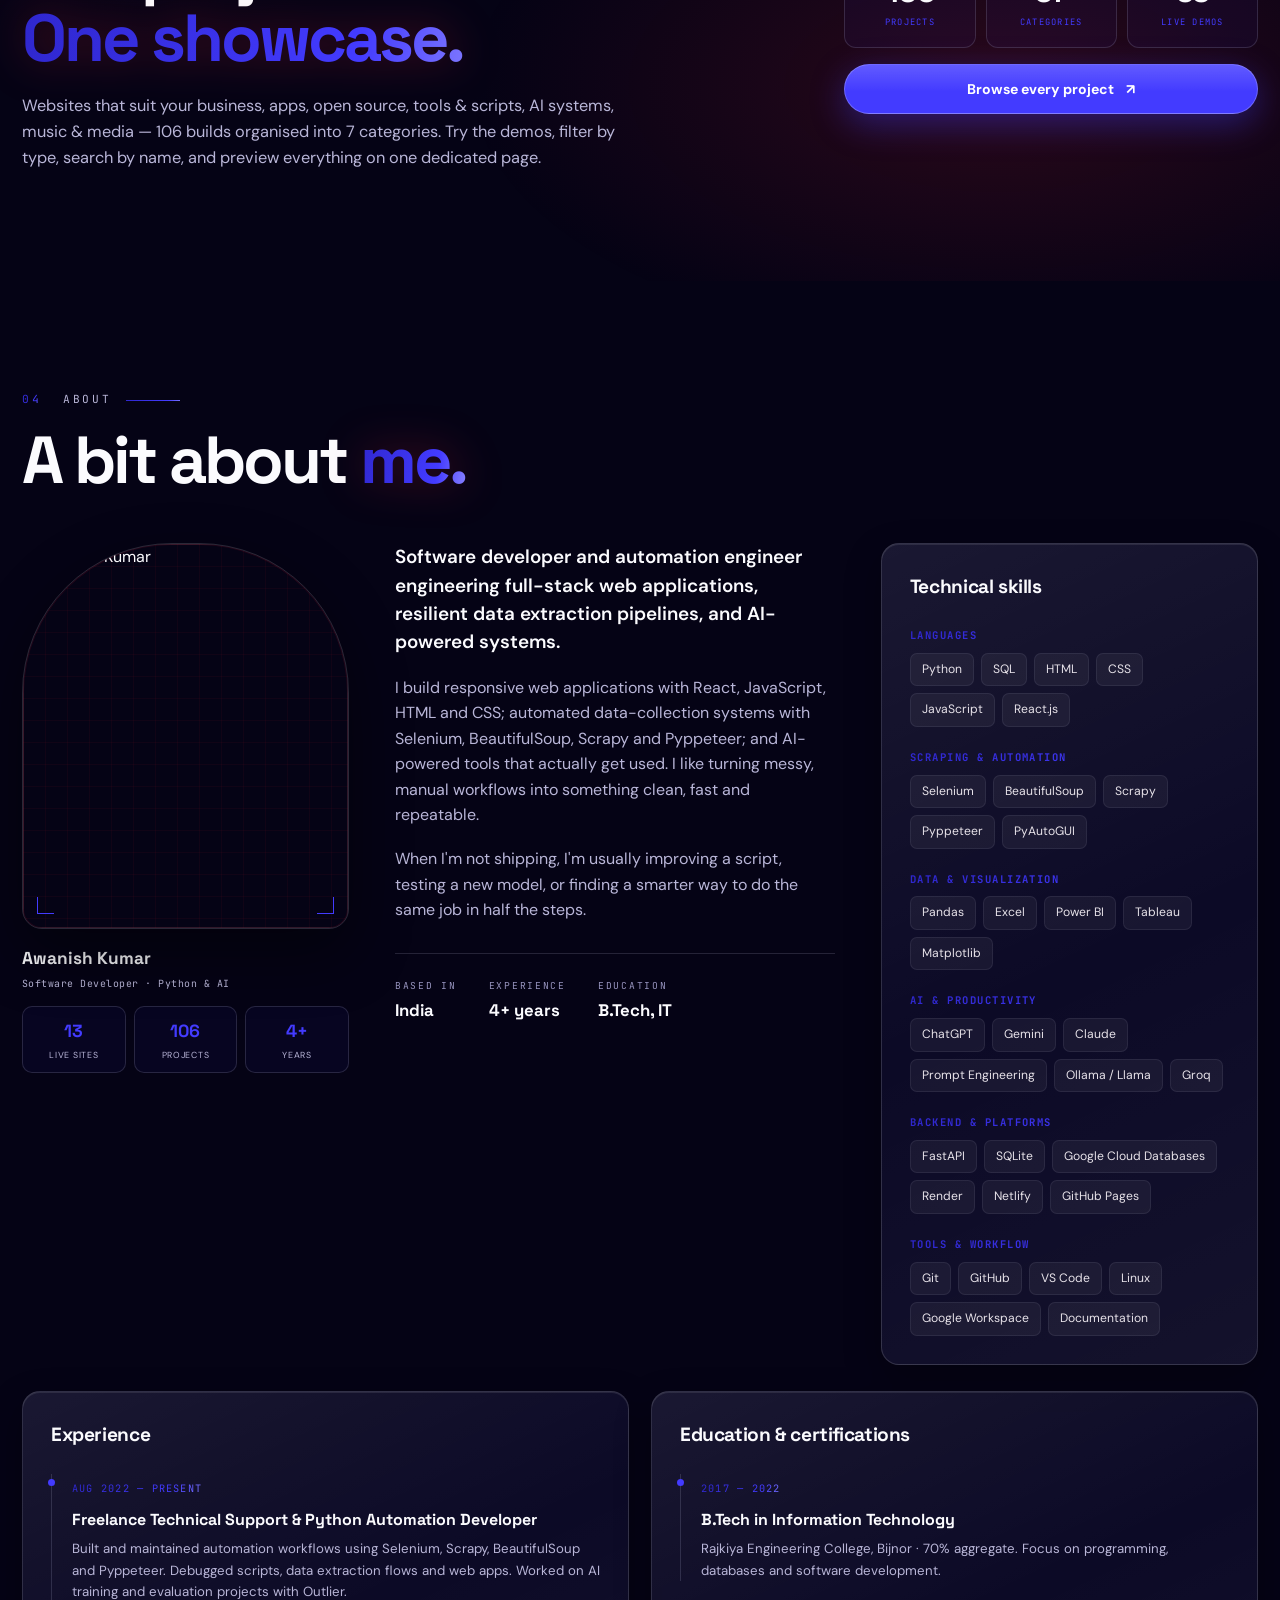
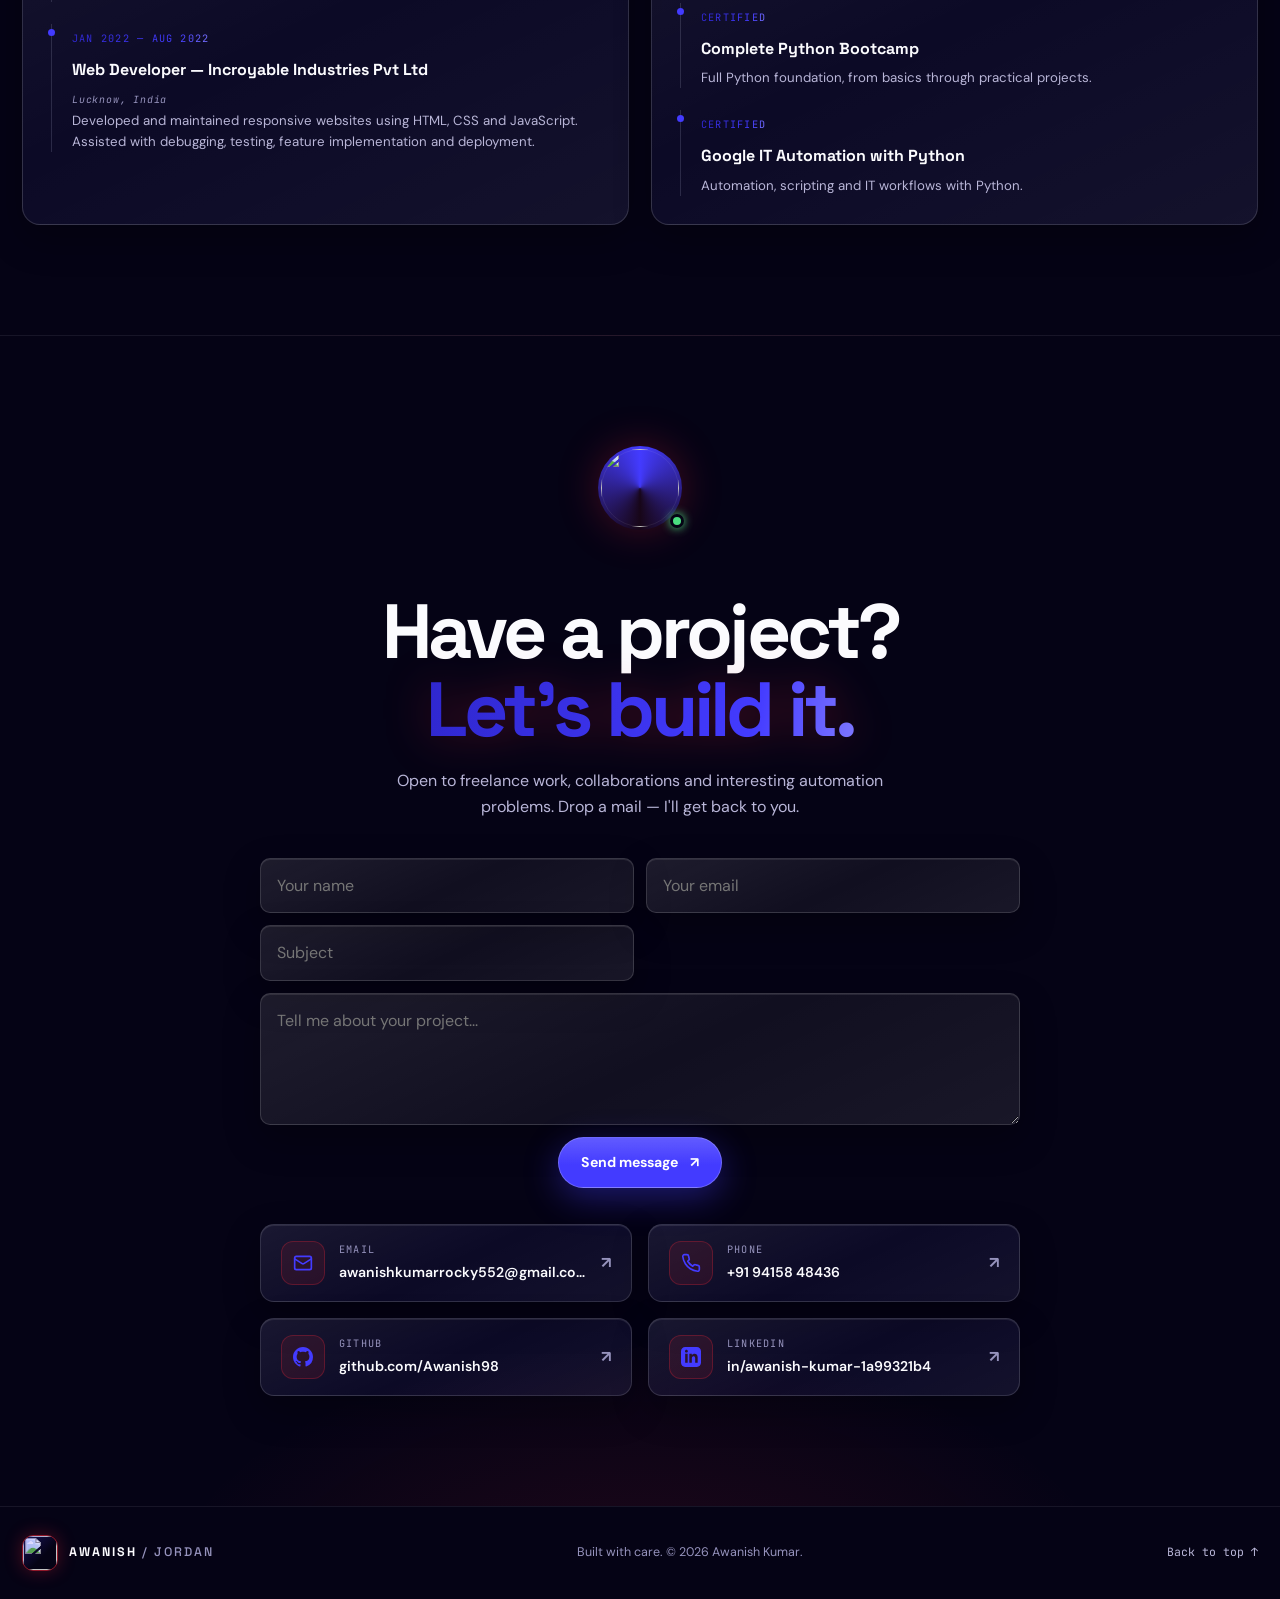
==== commit 5ee2a364: "Remove Netlify badge, cut animation lag, add premium indigo motion layer" ====
--- a/index.html
+++ b/index.html
@@ -5,7 +5,7 @@
   <meta name="viewport" content="width=device-width, initial-scale=1">
   <title>Awanish Kumar — Software Developer &amp; Automation Engineer</title>
   <meta name="description" content="Portfolio of Awanish Kumar (Jordan) — featured websites, a rotating carousel of every project, and a link to the complete 106-project showcase.">
-  <meta name="theme-color" content="#08070b">
+  <meta name="theme-color" content="#050315">
   <link rel="icon" type="image/svg+xml" href="data:image/svg+xml,<svg xmlns='http://www.w3.org/2000/svg' viewBox='0 0 100 100'><rect width='100' height='100' rx='22' fill='%23d10f34'/><text y='.9em' font-size='72' font-family='Arial Black,sans-serif' font-weight='900' fill='white' x='50%' text-anchor='middle'>A</text></svg>">
   <meta property="og:title" content="Awanish Kumar — Software Developer &amp; Automation Engineer">
   <meta property="og:description" content="Software Developer &amp; Automation Engineer · Featured websites, 106 projects, one complete showcase.">
@@ -27,6 +27,7 @@
   <link rel="stylesheet" href="bob.css?v=13">
   <link rel="stylesheet" href="corner-widgets.css?v=13">
   <link rel="stylesheet" href="responsive.css?v=3">
+  <link rel="stylesheet" href="premium.css?v=1">
 </head>
 <body>
 
@@ -366,5 +367,6 @@
   <script src="script.js"></script>
   <script src="corner-widgets.js?v=13" defer></script>
   <script src="bob.js?v=13" defer></script>
+  <script src="premium.js?v=1" defer></script>
 </body>
 </html>
--- a/responsive.css
+++ b/responsive.css
@@ -10,13 +10,30 @@
 html, body { overflow-x: clip; }
 
 /* ---------- Netlify injected "Powered by Netlify" badge ---------- */
-/* Netlify adds this iframe at the edge; keep the portfolio UI clean. */
-#nl-badge-frame {
+/* Netlify injects this at the edge and has changed its markup/id over time.
+   Hide every known shell; premium.js removes any node injected later. */
+#nl-badge-frame,
+[id*="nl-badge"],
+[id*="netlify-badge"],
+[class*="nl-badge"],
+[class*="netlify-badge"],
+[data-netlify-badge],
+netlify-badge,
+iframe[src*="netlify.com"]:not(#modalFrame),
+iframe[src*="netlify.app/badge"] {
   display: none !important;
   visibility: hidden !important;
   opacity: 0 !important;
-  filter: blur(14px) !important;
+  width: 0 !important;
+  height: 0 !important;
+  max-width: 0 !important;
+  max-height: 0 !important;
+  margin: 0 !important;
+  padding: 0 !important;
+  border: 0 !important;
+  overflow: hidden !important;
   pointer-events: none !important;
+  z-index: -9999 !important;
 }
 /* Bob stays above any injected overlay, even if Netlify re-adds it. */
 .bob-root { z-index: 2147483646 !important; }
--- a/premium.css
+++ b/premium.css
@@ -0,0 +1,361 @@
+/* ============================================================
+   PREMIUM LAYER — loaded last on every page.
+   Palette: Realtime Colors 050315 / fbfbfe / 2f27ce / dedcff / 433bff
+   Motion: motion-primitives + Magic UI patterns, ported to vanilla CSS.
+   Performance: removes the expensive blur/composite work that caused lag.
+   ============================================================ */
+
+/* ---------------------------------------------------------------
+   1. TOKENS
+   --------------------------------------------------------------- */
+:root {
+  --bg: #050315;
+  --bg-soft: #0a0820;
+  --surface: rgba(67, 59, 255, .055);
+  --surface-2: rgba(67, 59, 255, .11);
+  --line: rgba(222, 220, 255, .15);
+  --line-soft: rgba(222, 220, 255, .08);
+  --text: #fbfbfe;
+  --muted: #b9b6d8;
+  --dim: #9693bd;
+
+  /* legacy names kept so existing rules recolor without edits */
+  --red: #433bff;
+  --red-2: #2f27ce;
+  --crimson: #2f27ce;
+  --blue: #8f8bff;
+  --green: #4ade80;
+  --amber: #ffc46b;
+
+  --accent: #433bff;
+  --accent-deep: #2f27ce;
+  --lavender: #dedcff;
+  --glass-hi: rgba(251, 251, 254, .16);
+
+  --flow: linear-gradient(100deg,
+    #2f27ce 0%, #433bff 26%, #dedcff 48%,
+    #433bff 70%, #2f27ce 100%);
+
+  --ease-out: cubic-bezier(.16, 1, .3, 1);
+  --ring: 0 0 0 3px rgba(67, 59, 255, .35);
+}
+
+html { -webkit-font-smoothing: antialiased; -moz-osx-font-smoothing: grayscale; }
+::selection { background: var(--accent); color: #fff; }
+
+/* ---------------------------------------------------------------
+   2. PERFORMANCE — kill the lag sources
+   --------------------------------------------------------------- */
+
+/* Fullscreen grain with mix-blend-mode forces a whole-viewport composite
+   on every frame. Keep the texture, drop the blend. */
+.grain { mix-blend-mode: normal !important; opacity: .026 !important; }
+
+/* backdrop-filter over scrolling content is the #1 scroll-jank source.
+   Use near-opaque surfaces with a hairline border instead — same look, cheap. */
+.nav.scrolled,
+.nav-cta,
+.hero-title em,
+.float-badge,
+.preview-tag,
+.expand-hint,
+.status-pill,
+.tl-count,
+.promo-live,
+.sh-window-bar,
+.sh-window-badge,
+.modal-bar,
+.demo-cat,
+.bcard-cat,
+.btn-ghost,
+.mini-link:not(.solid),
+.visit-link,
+.filter-btn:not(.active),
+.archive-jump a,
+.demo-expand,
+.cw-chip,
+.bob-panel,
+.bob-input,
+.nav-links {
+  -webkit-backdrop-filter: none !important;
+  backdrop-filter: none !important;
+}
+.nav.scrolled { background: rgba(5, 3, 21, .93) !important; }
+.nav-links { background: rgba(5, 3, 21, .97) !important; }
+.bob-panel { background: rgba(9, 7, 28, .97) !important; }
+.cw-chip,
+.btn-ghost,
+.mini-link:not(.solid),
+.visit-link,
+.filter-btn:not(.active),
+.archive-jump a,
+.demo-expand { background: rgba(222, 220, 255, .055) !important; }
+.float-badge,
+.preview-tag,
+.expand-hint,
+.promo-live,
+.sh-window-badge { background: rgba(10, 8, 32, .9) !important; }
+
+/* Three 60px-blurred orbs + a 30px-blurred showcase orb were repainted on
+   every animation tick. Replace with one static, gradient-based SVG aurora. */
+.orb, .sh-orb, .portrait-aura::before { display: none !important; }
+.portrait-aura {
+  filter: none !important;
+  animation: none !important;
+  background: radial-gradient(circle at 50% 45%,
+    rgba(67, 59, 255, .28), rgba(47, 39, 206, .1) 45%, transparent 70%) !important;
+}
+
+.hero-media { position: absolute; }
+.hero-media::after {
+  content: ''; position: absolute; inset: 0; pointer-events: none;
+  background: url('aurora.svg') center / cover no-repeat;
+  opacity: .92;
+}
+.sh-hero::before {
+  background: url('aurora.svg') center / cover no-repeat !important;
+  opacity: .78;
+}
+.sh-window::before {
+  filter: none !important;
+  animation: none !important;
+  background: radial-gradient(circle, rgba(67, 59, 255, .22), transparent 68%) !important;
+}
+
+/* will-change on 100+ cards reserves a GPU layer for each one. Only promote
+   the card actually under the cursor. */
+.fcard, .bcard, .proj-card, .lab-card, .spot, .magnetic { will-change: auto !important; }
+@media (hover: hover) and (pointer: fine) {
+  .fcard:hover, .bcard:hover, .proj-card:hover, .magnetic:hover { will-change: transform !important; }
+}
+
+/* Long grids: let the browser skip layout/paint for offscreen cards. */
+.proj-card {
+  content-visibility: auto;
+  contain-intrinsic-size: auto 240px;
+}
+
+/* Pause indefinite decorative motion in sections that are offscreen.
+   premium.js toggles .motion-paused via IntersectionObserver. */
+.motion-paused *,
+.motion-paused *::before,
+.motion-paused *::after { animation-play-state: paused !important; }
+
+/* Keep continuous text-gradient shifts, but slow them down: fewer repaints. */
+.flow-text, .hero-title .outline, .section-title em, .contact-title em,
+.sh-title em, .loader-mark span, .hero-title em b, .eyebrow b,
+.section-kicker span, .fcard-num, .tl-date, .skill-group h4, .promo-tag,
+.spot-n, .demo-num, .stat strong, .ticker-track span, .ticker-track i,
+.section-kicker::after, .scroll-progress span, .stat::before,
+.fcard::after, .promo-feature::after, .sh-window-inner::after {
+  animation-duration: 18s !important;
+}
+.hero-title .line > span.outline { animation-duration: 1.05s, 18s !important; }
+.sh-title .shimmer { animation-duration: 16s !important; }
+
+/* ---------------------------------------------------------------
+   3. RECOLOR — hardcoded crimson → electric indigo
+   --------------------------------------------------------------- */
+.hero-veil {
+  background:
+    radial-gradient(900px 520px at 78% 34%, rgba(67, 59, 255, .26), transparent 65%),
+    radial-gradient(650px 480px at 12% 78%, rgba(47, 39, 206, .22), transparent 70%),
+    linear-gradient(180deg, rgba(5, 3, 21, .76) 0%, rgba(5, 3, 21, .42) 42%, var(--bg) 100%) !important;
+}
+.cursor-dot { background: var(--accent) !important; }
+.cursor-ring { border-color: rgba(67, 59, 255, .6) !important; }
+.cursor-hover .cursor-ring {
+  width: 52px; height: 52px;
+  background: rgba(67, 59, 255, .1) !important;
+  border-color: var(--lavender) !important;
+}
+.scroll-progress span {
+  background: linear-gradient(90deg, var(--accent-deep), var(--accent), var(--lavender)) !important;
+  box-shadow: 0 0 12px rgba(67, 59, 255, .7) !important;
+}
+.loader-line span { background: var(--accent) !important; }
+.brand-avatar::after { background: linear-gradient(135deg, rgba(67, 59, 255, .3), transparent 60%) !important; }
+.brand-mark { border-color: var(--accent) !important; box-shadow: 0 0 22px rgba(67, 59, 255, .3) !important; }
+
+.live-dot, .tiny-pulse, .sh-eyebrow i, .carousel-hint i {
+  background: var(--accent) !important;
+  box-shadow: 0 0 0 4px rgba(67, 59, 255, .18) !important;
+}
+@keyframes pulse { 0%, 100% { box-shadow: 0 0 0 4px rgba(67, 59, 255, .2); } 50% { box-shadow: 0 0 0 9px rgba(67, 59, 255, 0); } }
+
+.hero-title .name-first {
+  background: linear-gradient(178deg, #ffffff 4%, #fbfbfe 48%, #dedcff 100%) !important;
+}
+.hero-title .outline {
+  background: linear-gradient(100deg, #dedcff 0%, #8f8bff 24%, #433bff 50%, #8f8bff 76%, #dedcff 100%) !important;
+  filter: drop-shadow(0 0 24px rgba(67, 59, 255, .42)) !important;
+}
+.hero-title em {
+  color: var(--lavender) !important;
+  border-color: rgba(67, 59, 255, .6) !important;
+  background: rgba(47, 39, 206, .16) !important;
+  box-shadow: inset 0 0 0 1px rgba(251, 251, 254, .06), 0 0 18px rgba(67, 59, 255, .2) !important;
+}
+.hero-title em b { color: var(--lavender) !important; }
+.hero-sub { color: #c9c6e6 !important; }
+
+.btn-primary,
+.mini-link.solid,
+.filter-btn.active {
+  background-color: var(--accent) !important;
+  border-color: rgba(222, 220, 255, .28) !important;
+  box-shadow: 0 10px 34px rgba(67, 59, 255, .38) !important;
+}
+.btn-primary:hover {
+  background-color: var(--accent-deep) !important;
+  box-shadow: 0 12px 42px rgba(67, 59, 255, .55) !important;
+}
+
+.nav-cta:hover { border-color: var(--accent) !important; background: rgba(67, 59, 255, .12) !important; }
+.hero-socials a:hover, .nav-link:hover, .visit-link:hover, .sh-micro a:hover { color: var(--lavender) !important; }
+
+.fcard::before { z-index: 1 !important; background: radial-gradient(400px circle at var(--mx, 50%) var(--my, 0%), rgba(67, 59, 255, .22), transparent 62%) !important; }
+.fcard:hover { border-color: rgba(67, 59, 255, .6) !important; box-shadow: 0 24px 60px rgba(0, 0, 0, .5), 0 0 40px rgba(67, 59, 255, .18) !important; }
+.proj-card:hover,
+.bcard:hover { border-color: rgba(67, 59, 255, .55) !important; box-shadow: 0 18px 44px rgba(0, 0, 0, .45), 0 0 30px rgba(67, 59, 255, .12) !important; }
+.proj-card .pc-group:hover { border-color: rgba(67, 59, 255, .6) !important; box-shadow: 0 0 18px rgba(67, 59, 255, .25) !important; }
+
+.portrait-orbit { border-color: rgba(67, 59, 255, .22) !important; border-top-color: var(--accent) !important; border-right-color: rgba(222, 220, 255, .5) !important; }
+.portrait-orbit.orbit-two { border-bottom-color: rgba(222, 220, 255, .45) !important; }
+.portrait-frame { border-color: rgba(222, 220, 255, .22) !important; background: #0a0820 !important; box-shadow: 0 30px 80px rgba(0, 0, 0, .65), inset 0 0 0 1px rgba(67, 59, 255, .2) !important; }
+.portrait-grain { background: linear-gradient(180deg, transparent 42%, rgba(5, 3, 21, .82) 100%) !important; }
+.portrait-shine { background: linear-gradient(90deg, transparent, rgba(222, 220, 255, .2), transparent) !important; }
+.portrait-scan { background: linear-gradient(180deg, transparent, rgba(67, 59, 255, .2), transparent) !important; }
+.float-badge strong { color: var(--lavender) !important; }
+.portrait-label span { color: var(--lavender) !important; }
+.stat::before { background: linear-gradient(var(--accent), transparent) !important; }
+
+.sh-title em { color: var(--lavender) !important; }
+.sh-title .shimmer { background: linear-gradient(100deg, #fbfbfe 10%, #dedcff 28%, var(--accent) 50%, #dedcff 72%, #fbfbfe 90%) !important; }
+.sh-window-ring { border-color: rgba(67, 59, 255, .22) !important; border-top-color: var(--accent) !important; }
+.sh-window-inner { background: #0a0820 !important; }
+.bob-panel { background-image: radial-gradient(420px 220px at 100% 0%, rgba(67, 59, 255, .18), transparent 65%) !important; }
+
+/* ---------------------------------------------------------------
+   4. MAGIC UI / MOTION-PRIMITIVES EFFECTS
+   --------------------------------------------------------------- */
+
+/* --- mouse-follow spotlight: a pre-baked gradient disc moved by transform.
+     No background-position repaint, no blur filter. --- */
+.pm-spot {
+  position: absolute; top: 0; left: 0; z-index: 1; pointer-events: none;
+  width: 340px; height: 340px; border-radius: 50%;
+  background: radial-gradient(circle,
+    rgba(67, 59, 255, .24) 0%, rgba(222, 220, 255, .09) 38%, transparent 68%);
+  transform: translate3d(calc(var(--pm-x, 50%) - 170px), calc(var(--pm-y, 50%) - 170px), 0);
+  opacity: 0; transition: opacity .35s var(--ease-out);
+}
+.pm-host:hover > .pm-spot { opacity: 1; }
+/* overlays stay above card content by design (pointer-events:none, low alpha) —
+   do NOT force z-index/position on existing children: it would break layouts. */
+
+/* --- animated border beam on the featured card --- */
+@property --beam-angle { syntax: '<angle>'; initial-value: 0deg; inherits: false; }
+.pm-beam {
+  position: absolute; inset: 0; z-index: 3; border-radius: inherit; padding: 1px;
+  pointer-events: none; opacity: 0; transition: opacity .35s var(--ease-out);
+  background: conic-gradient(from var(--beam-angle),
+    transparent 0 68%, rgba(67, 59, 255, .25) 78%,
+    var(--accent) 86%, var(--lavender) 93%, transparent 100%);
+  -webkit-mask: linear-gradient(#000 0 0) content-box, linear-gradient(#000 0 0);
+  -webkit-mask-composite: xor;
+  mask: linear-gradient(#000 0 0) content-box, linear-gradient(#000 0 0);
+  mask-composite: exclude;
+}
+.pm-host:hover > .pm-beam { opacity: 1; animation: pmBeam 3.2s linear infinite; }
+@keyframes pmBeam { to { --beam-angle: 360deg; } }
+
+/* --- tilt glare: uses the --rx/--ry vars already set by script.js --- */
+.pm-glare {
+  position: absolute; inset: 0; z-index: 1; pointer-events: none; border-radius: inherit;
+  background: linear-gradient(calc(125deg + var(--ry, 0deg) * 2),
+    transparent 34%, rgba(222, 220, 255, .16) 48%, transparent 62%);
+  opacity: 0; transition: opacity .3s var(--ease-out);
+}
+.pm-host:hover > .pm-glare { opacity: 1; }
+
+/* --- sparkles around the hero portrait (Magic UI, CSS-only) --- */
+.pm-sparkles { position: absolute; inset: -12%; pointer-events: none; z-index: 1; }
+.pm-spark {
+  position: absolute; width: 9px; height: 9px;
+  background: var(--lavender);
+  clip-path: polygon(50% 0%, 58% 42%, 100% 50%, 58% 58%, 50% 100%, 42% 58%, 0% 50%, 42% 42%);
+  opacity: 0;
+  animation: pmTwinkle var(--dur, 3s) ease-in-out var(--delay, 0s) infinite;
+}
+.pm-spark:nth-child(3n) { background: var(--accent); }
+.pm-spark:nth-child(4n) { width: 6px; height: 6px; }
+@keyframes pmTwinkle {
+  0%, 100% { opacity: 0; transform: scale(.3) rotate(0deg) translateY(0); }
+  50% { opacity: .95; transform: scale(1) rotate(45deg) translateY(-6px); }
+}
+
+/* --- marquee: soft edge fade + pause on hover --- */
+.ticker, .carousel-track-wrap, .carousel-viewport, .reel-viewport {
+  -webkit-mask-image: linear-gradient(90deg, transparent, #000 7%, #000 93%, transparent);
+  mask-image: linear-gradient(90deg, transparent, #000 7%, #000 93%, transparent);
+}
+.ticker-track, .reel-track { will-change: transform; }
+.ticker:hover .ticker-track,
+.carousel:hover .carousel-track,
+.reel-viewport:hover .reel-track { animation-play-state: paused; }
+
+/* --- subtle dot-grid texture on dark sections --- */
+.section-alt::before {
+  content: ''; position: absolute; inset: 0; pointer-events: none; opacity: .35;
+  background-image: radial-gradient(rgba(222, 220, 255, .12) .8px, transparent .8px);
+  background-size: 22px 22px;
+}
+.section-alt > * { position: relative; }
+
+/* --- press/tactile feedback --- */
+.btn:active, .nav-cta:active, .filter-btn:active, .social-chip:active {
+  transform: scale(.96);
+}
+.nav-link, .social-chip, .filter-btn, .mini-link, .demo-expand { min-height: 40px; display: inline-flex; align-items: center; }
+
+/* ---------------------------------------------------------------
+   5. TYPOGRAPHY / POLISH
+   --------------------------------------------------------------- */
+h1, h2, h3, .hero-title, .section-title, .sh-title, .contact-title { text-wrap: balance; }
+.hero-sub, .section-sub, .sh-sub, .fcard p, .proj-card p { text-wrap: pretty; }
+.stat strong, [data-count], .tl-date, .cw-chip-temp, .bob-msg time { font-variant-numeric: tabular-nums; }
+
+img { outline: 1px solid rgba(251, 251, 254, .07); outline-offset: -1px; }
+
+:focus-visible {
+  outline: 2px solid var(--lavender);
+  outline-offset: 3px;
+  border-radius: 4px;
+}
+
+/* Reveal stays transform+opacity only — no blur animation (cheap + smooth). */
+.reveal { transition: opacity .7s var(--ease-out), transform .7s var(--ease-out); }
+
+/* Card entrance uses `translate`, independent of the `transform` used by
+   hover tilt — so the two animations never fight each other. */
+.pm-rise {
+  opacity: 0;
+  translate: 0 20px;
+  transition: opacity .7s var(--ease-out), translate .7s var(--ease-out);
+}
+.pm-rise.pm-in { opacity: 1; translate: 0 0; }
+
+/* ---------------------------------------------------------------
+   6. REDUCED MOTION — respect the user, keep the design
+   --------------------------------------------------------------- */
+@media (prefers-reduced-motion: reduce) {
+  *, *::before, *::after {
+    animation-duration: .01ms !important;
+    animation-iteration-count: 1 !important;
+    transition-duration: .01ms !important;
+    scroll-behavior: auto !important;
+  }
+  .pm-spot, .pm-glare, .pm-beam { display: none !important; }
+  .motion-paused * { animation-play-state: paused !important; }
+}
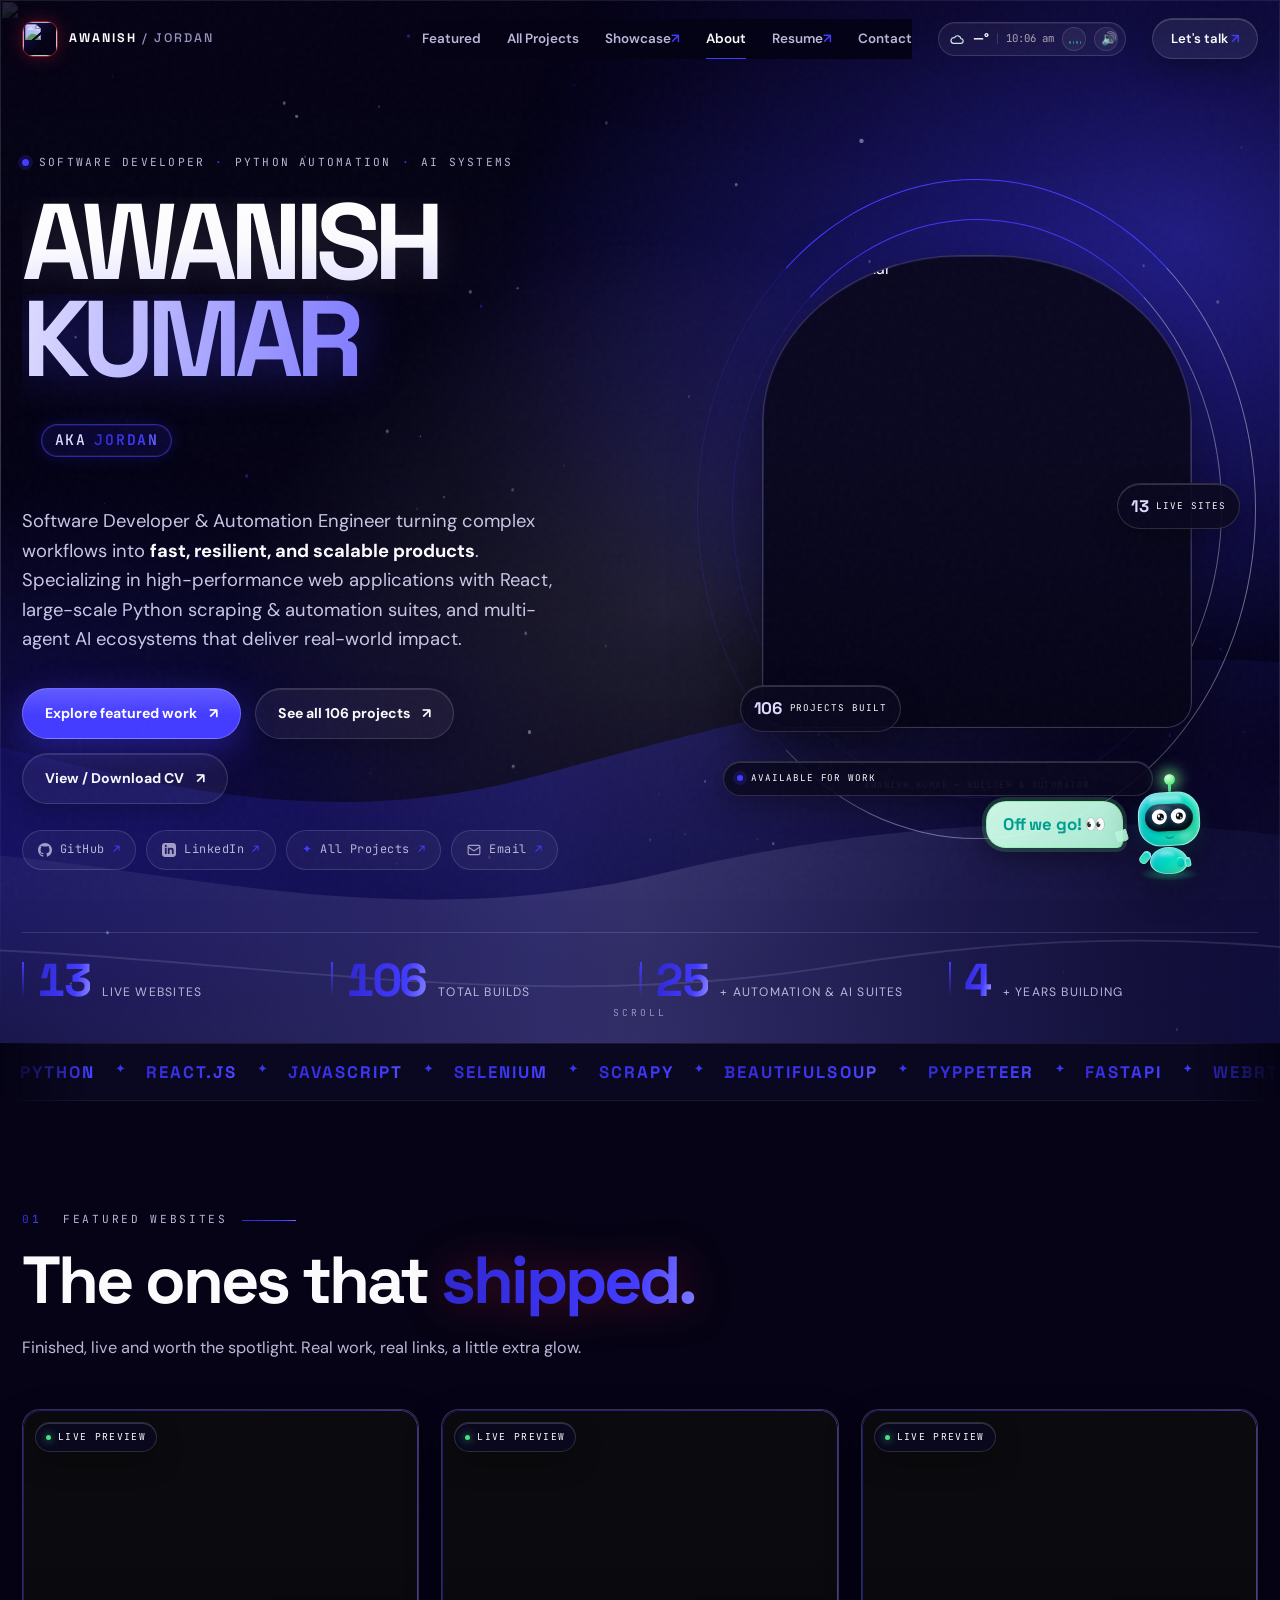
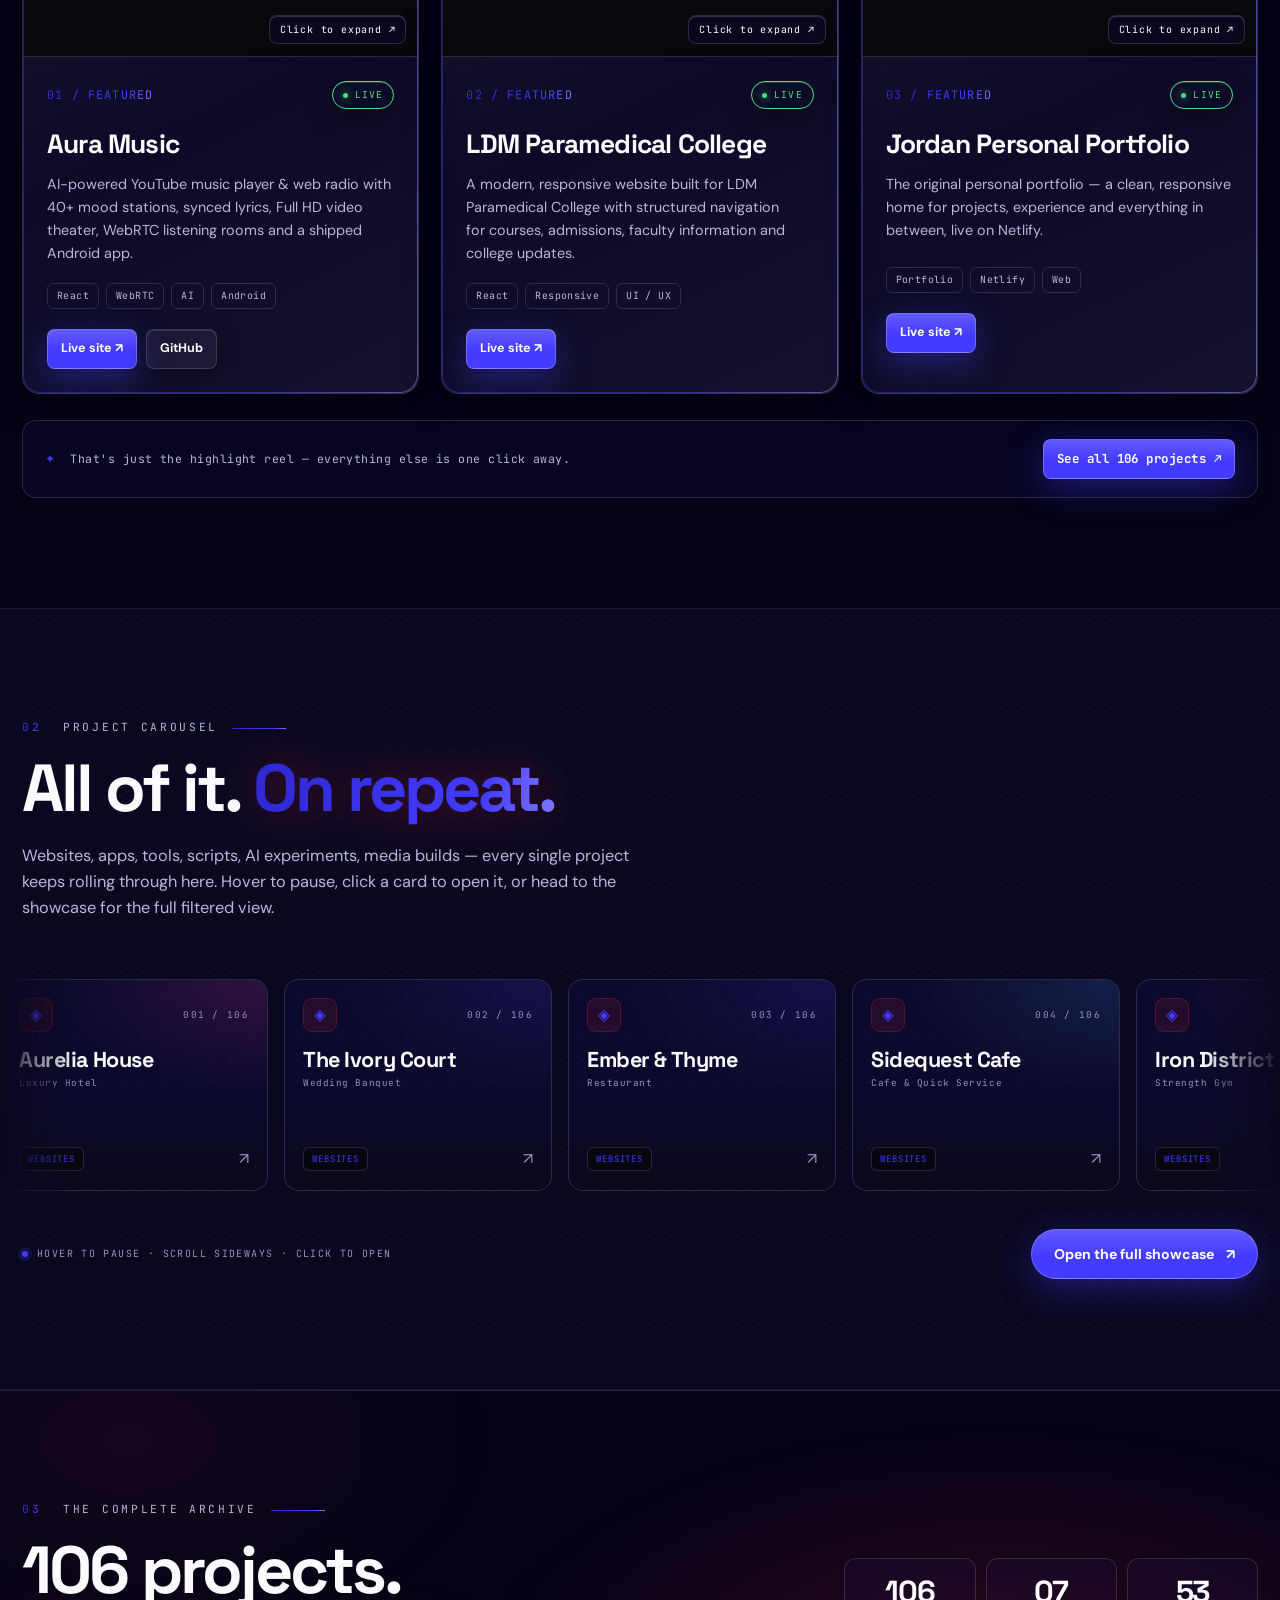
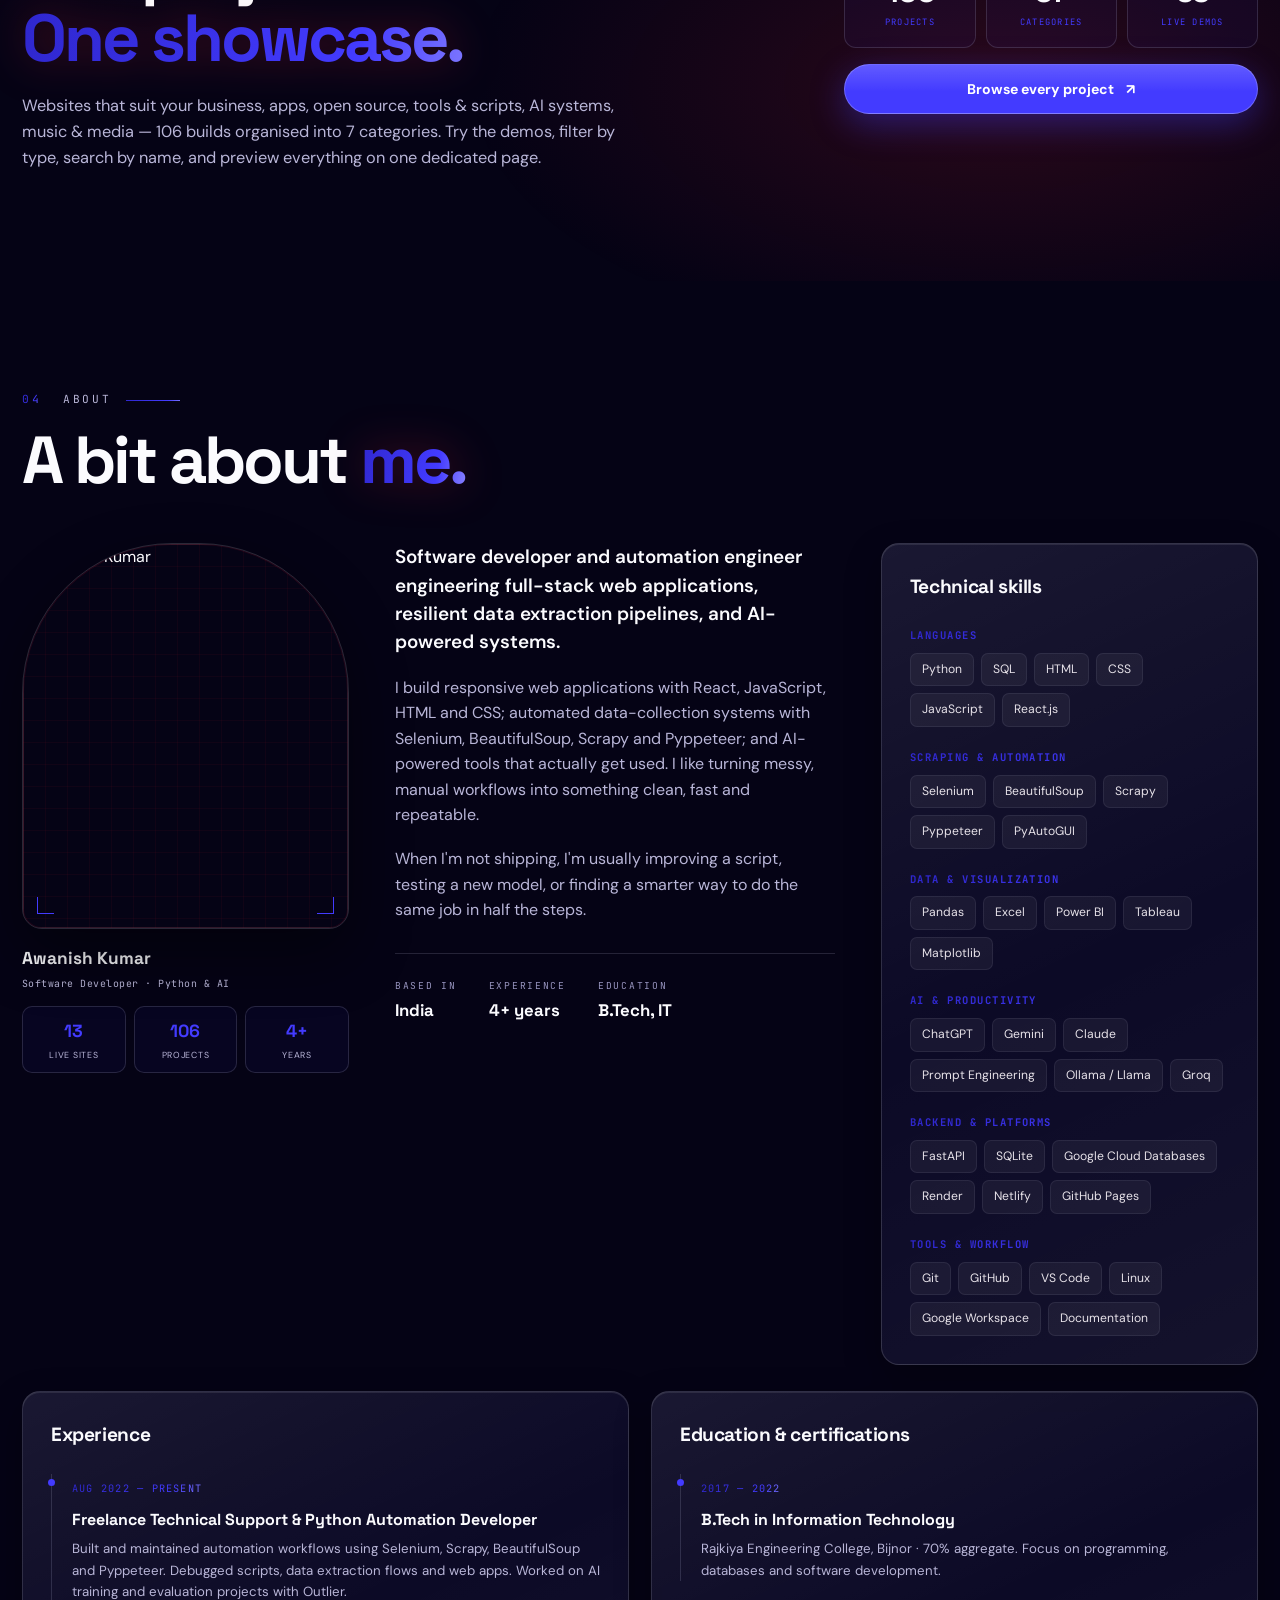
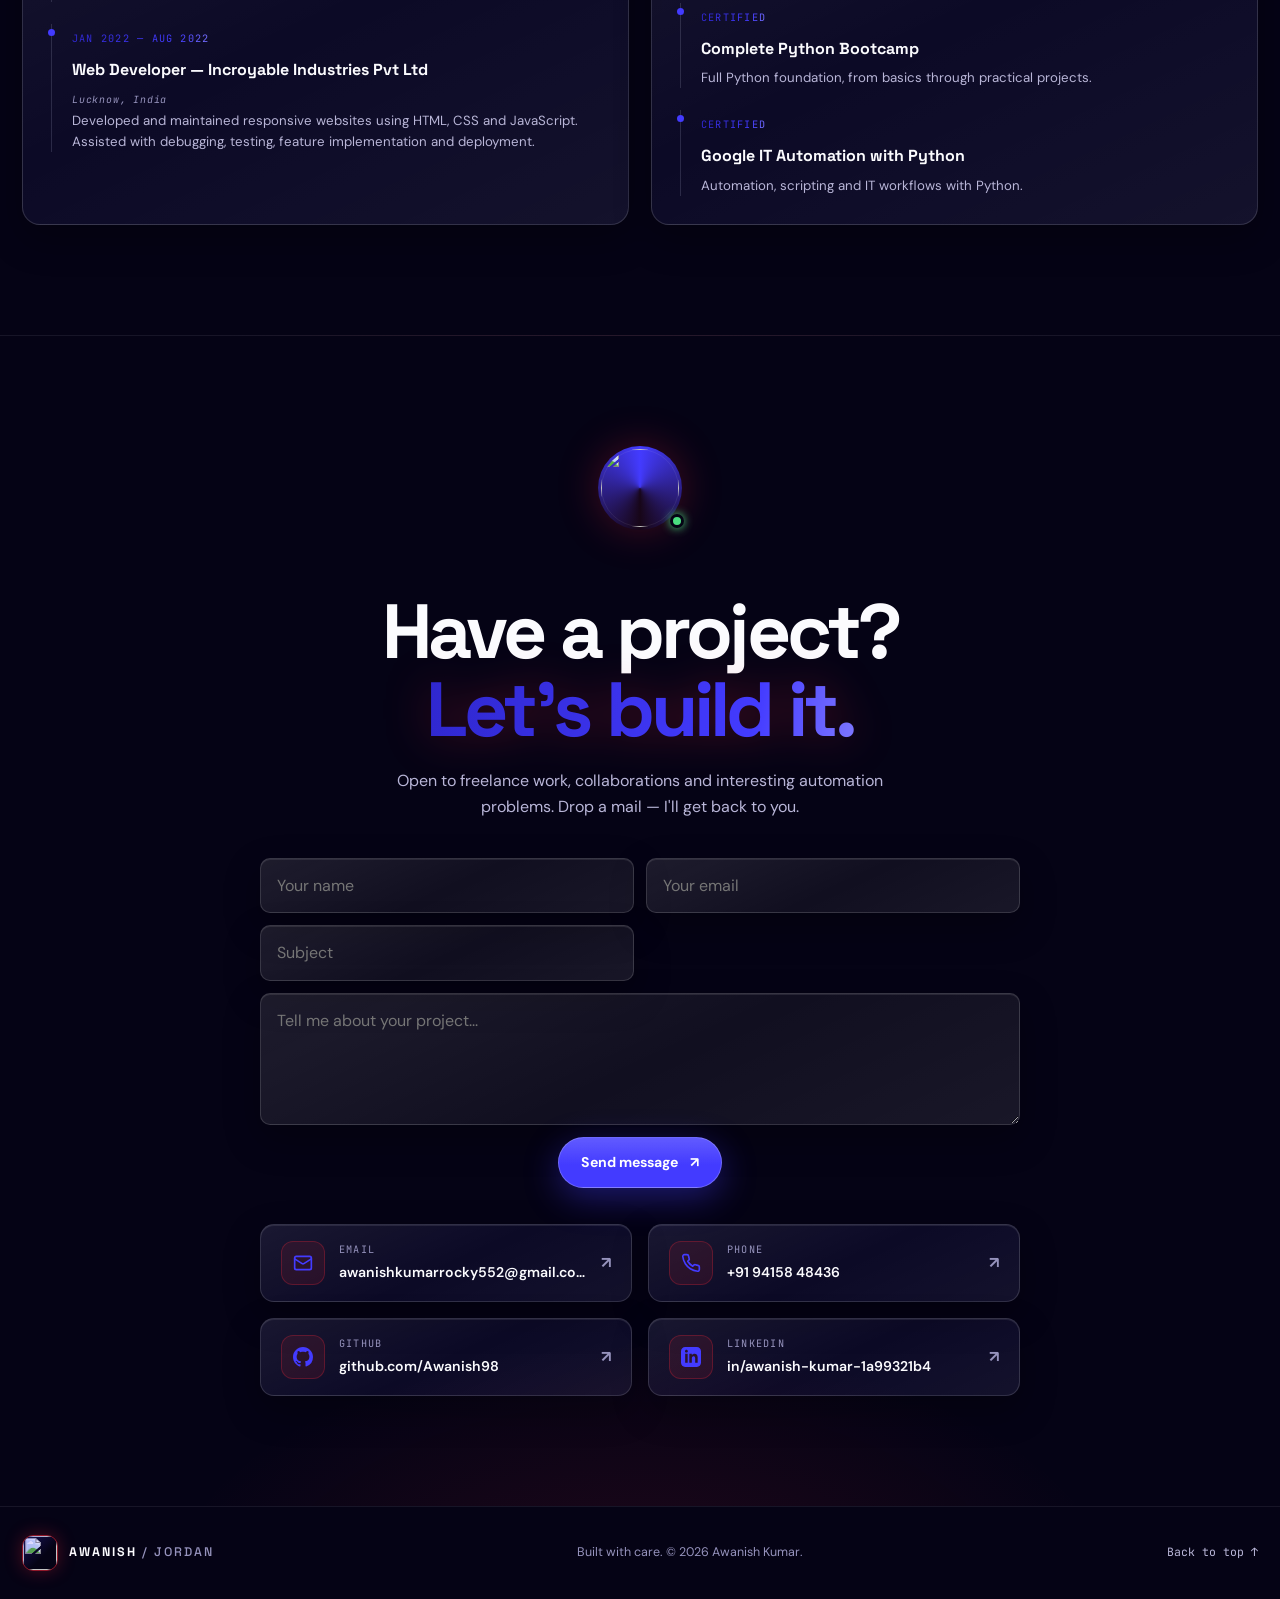
==== commit 32f0f79c: "Restore hero gradient name, harden Netlify badge removal, bring back fluid motion" ====
--- a/index.html
+++ b/index.html
@@ -27,7 +27,7 @@
   <link rel="stylesheet" href="bob.css?v=13">
   <link rel="stylesheet" href="corner-widgets.css?v=13">
   <link rel="stylesheet" href="responsive.css?v=3">
-  <link rel="stylesheet" href="premium.css?v=1">
+  <link rel="stylesheet" href="premium.css?v=2">
 </head>
 <body>
 
@@ -367,6 +367,6 @@
   <script src="script.js"></script>
   <script src="corner-widgets.js?v=13" defer></script>
   <script src="bob.js?v=13" defer></script>
-  <script src="premium.js?v=1" defer></script>
+  <script src="premium.js?v=2" defer></script>
 </body>
 </html>
--- a/responsive.css
+++ b/responsive.css
@@ -10,12 +10,21 @@
 html, body { overflow-x: clip; }
 
 /* ---------- Netlify injected "Powered by Netlify" badge ---------- */
-/* Netlify injects this at the edge and has changed its markup/id over time.
-   Hide every known shell; premium.js removes any node injected later. */
-#nl-badge-frame,
+/* Netlify injects a <button id="nl-badge" class="nl-badge"> plus its own
+   <style> containing `#nl-badge { display:flex !important }` at the very end
+   of the document. A plain #id or [id*=] selector LOSES to that (same/lower
+   specificity, injected later). `html body #nl-badge` = (1,0,2) wins. */
+html body #nl-badge,
+html body #nl-badge-frame,
+html body #nl-card,
+html body button.nl-badge,
+html:root #nl-badge,
+html:root #nl-badge-frame,
 [id*="nl-badge"],
+[id*="nl-card"],
 [id*="netlify-badge"],
 [class*="nl-badge"],
+[class*="nl-card"],
 [class*="netlify-badge"],
 [data-netlify-badge],
 netlify-badge,
--- a/premium.css
+++ b/premium.css
@@ -53,7 +53,6 @@
 
 /* backdrop-filter over scrolling content is the #1 scroll-jank source.
    Use near-opaque surfaces with a hairline border instead — same look, cheap. */
-.nav.scrolled,
 .nav-cta,
 .hero-title em,
 .float-badge,
@@ -75,13 +74,22 @@
 .demo-expand,
 .cw-chip,
 .bob-panel,
-.bob-input,
-.nav-links {
+.bob-input {
   -webkit-backdrop-filter: none !important;
   backdrop-filter: none !important;
 }
-.nav.scrolled { background: rgba(5, 3, 21, .93) !important; }
-.nav-links { background: rgba(5, 3, 21, .97) !important; }
+/* Keep the glass feel where it actually matters (nav + mobile menu only).
+   These are small, short-lived layers — unlike blurring the whole page. */
+.nav.scrolled {
+  background: rgba(5, 3, 21, .82) !important;
+  -webkit-backdrop-filter: blur(14px) saturate(140%) !important;
+  backdrop-filter: blur(14px) saturate(140%) !important;
+}
+.nav-links {
+  background: rgba(5, 3, 21, .94) !important;
+  -webkit-backdrop-filter: blur(18px) saturate(140%) !important;
+  backdrop-filter: blur(18px) saturate(140%) !important;
+}
 .bob-panel { background: rgba(9, 7, 28, .97) !important; }
 .cw-chip,
 .btn-ghost,
@@ -108,13 +116,21 @@
 
 .hero-media { position: absolute; }
 .hero-media::after {
-  content: ''; position: absolute; inset: 0; pointer-events: none;
+  content: ''; position: absolute; inset: -3%; pointer-events: none;
   background: url('aurora.svg') center / cover no-repeat;
   opacity: .92;
+  /* ambient motion restored the cheap way: transform only, no filter/background-position */
+  animation: pmAuroraDrift 20s ease-in-out infinite alternate;
+  will-change: transform;
+}
+@keyframes pmAuroraDrift {
+  from { transform: translate3d(-1.2%, .4%, 0) scale(1.02); }
+  to   { transform: translate3d(1.2%, -.6%, 0) scale(1.06); }
 }
 .sh-hero::before {
   background: url('aurora.svg') center / cover no-repeat !important;
   opacity: .78;
+  animation: pmAuroraDrift 24s ease-in-out infinite alternate;
 }
 .sh-window::before {
   filter: none !important;
@@ -141,17 +157,18 @@
 .motion-paused *::before,
 .motion-paused *::after { animation-play-state: paused !important; }
 
-/* Keep continuous text-gradient shifts, but slow them down: fewer repaints. */
+/* Keep the original, lively text-gradient speeds so the site still feels
+   fluid. The lag came from blurs/filters, not from these short repaints. */
 .flow-text, .hero-title .outline, .section-title em, .contact-title em,
 .sh-title em, .loader-mark span, .hero-title em b, .eyebrow b,
 .section-kicker span, .fcard-num, .tl-date, .skill-group h4, .promo-tag,
 .spot-n, .demo-num, .stat strong, .ticker-track span, .ticker-track i,
 .section-kicker::after, .scroll-progress span, .stat::before,
 .fcard::after, .promo-feature::after, .sh-window-inner::after {
-  animation-duration: 18s !important;
-}
-.hero-title .line > span.outline { animation-duration: 1.05s, 18s !important; }
-.sh-title .shimmer { animation-duration: 16s !important; }
+  animation-duration: 9s !important;
+}
+.hero-title .line > span.outline { animation-duration: 1.05s, 9s !important; }
+.sh-title .shimmer { animation-duration: 8s !important; }
 
 /* ---------------------------------------------------------------
    3. RECOLOR — hardcoded crimson → electric indigo
@@ -183,11 +200,21 @@
 }
 @keyframes pulse { 0%, 100% { box-shadow: 0 0 0 4px rgba(67, 59, 255, .2); } 50% { box-shadow: 0 0 0 9px rgba(67, 59, 255, 0); } }
 
+/* IMPORTANT: use background-image, NOT the `background` shorthand.
+   The shorthand resets background-clip/background-size and makes the
+   gradient text transparent — which is why "Awanish Kumar" vanished. */
 .hero-title .name-first {
-  background: linear-gradient(178deg, #ffffff 4%, #fbfbfe 48%, #dedcff 100%) !important;
+  background-image: linear-gradient(178deg, #ffffff 4%, #fbfbfe 48%, #dedcff 100%) !important;
+  -webkit-background-clip: text !important;
+  background-clip: text !important;
+  -webkit-text-fill-color: transparent !important;
 }
 .hero-title .outline {
-  background: linear-gradient(100deg, #dedcff 0%, #8f8bff 24%, #433bff 50%, #8f8bff 76%, #dedcff 100%) !important;
+  background-image: linear-gradient(100deg, #dedcff 0%, #8f8bff 24%, #433bff 50%, #8f8bff 76%, #dedcff 100%) !important;
+  background-size: 190% 100% !important;
+  -webkit-background-clip: text !important;
+  background-clip: text !important;
+  -webkit-text-fill-color: transparent !important;
   filter: drop-shadow(0 0 24px rgba(67, 59, 255, .42)) !important;
 }
 .hero-title em {
@@ -231,7 +258,13 @@
 .stat::before { background: linear-gradient(var(--accent), transparent) !important; }
 
 .sh-title em { color: var(--lavender) !important; }
-.sh-title .shimmer { background: linear-gradient(100deg, #fbfbfe 10%, #dedcff 28%, var(--accent) 50%, #dedcff 72%, #fbfbfe 90%) !important; }
+.sh-title .shimmer {
+  background-image: linear-gradient(100deg, #fbfbfe 10%, #dedcff 28%, var(--accent) 50%, #dedcff 72%, #fbfbfe 90%) !important;
+  background-size: 260% 100% !important;
+  -webkit-background-clip: text !important;
+  background-clip: text !important;
+  -webkit-text-fill-color: transparent !important;
+}
 .sh-window-ring { border-color: rgba(67, 59, 255, .22) !important; border-top-color: var(--accent) !important; }
 .sh-window-inner { background: #0a0820 !important; }
 .bob-panel { background-image: radial-gradient(420px 220px at 100% 0%, rgba(67, 59, 255, .18), transparent 65%) !important; }
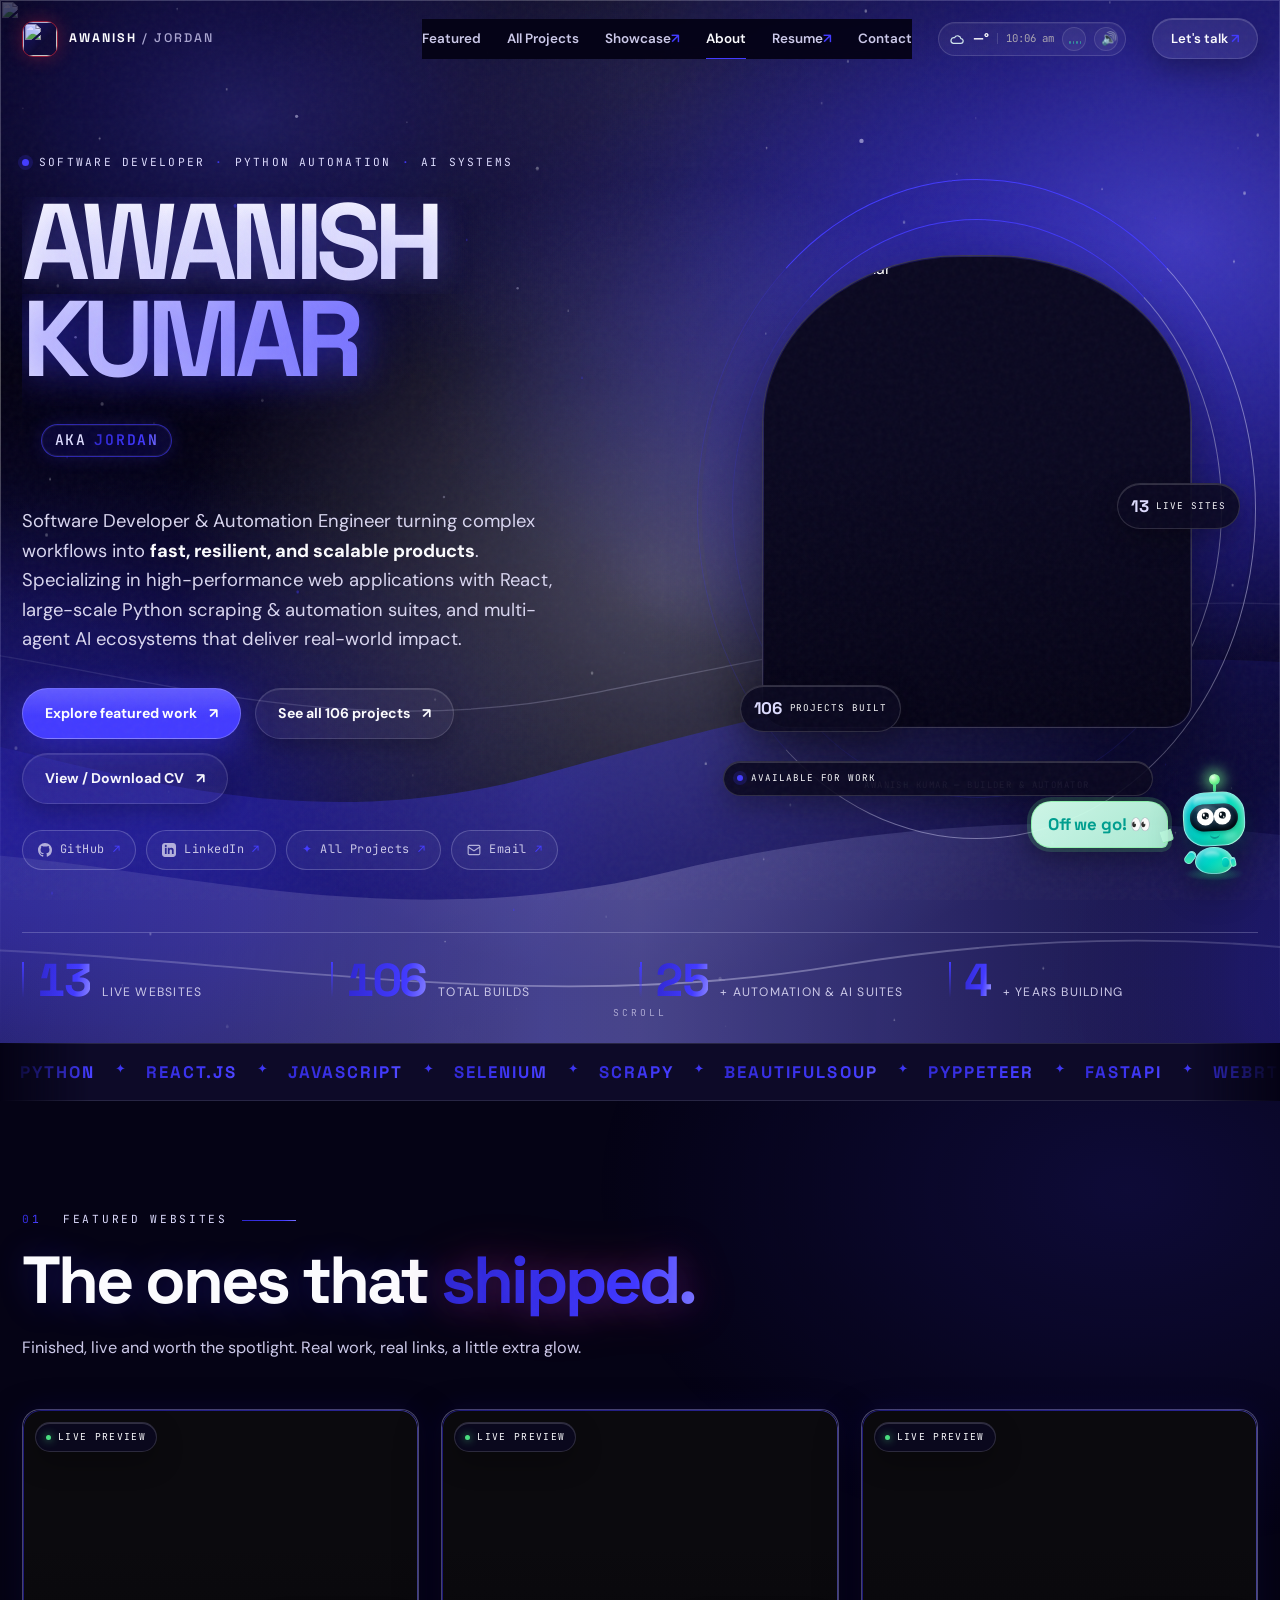
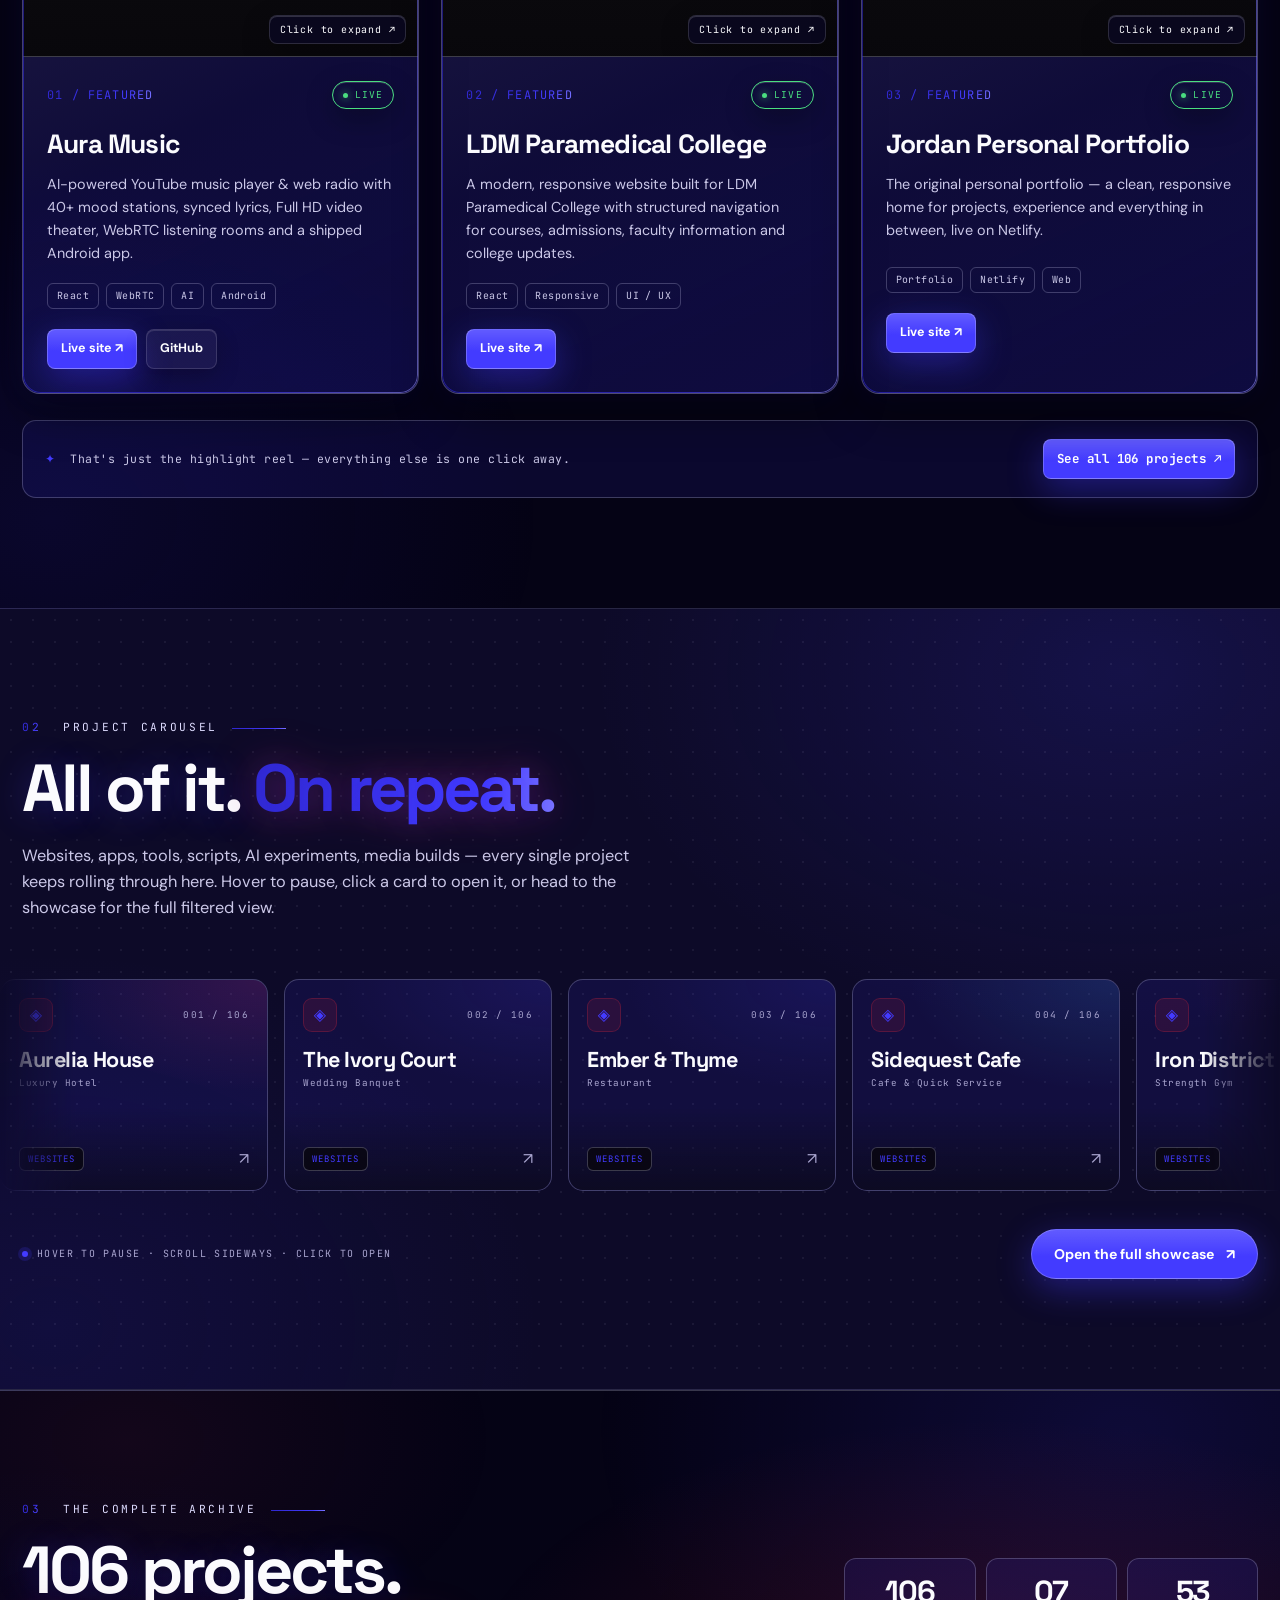
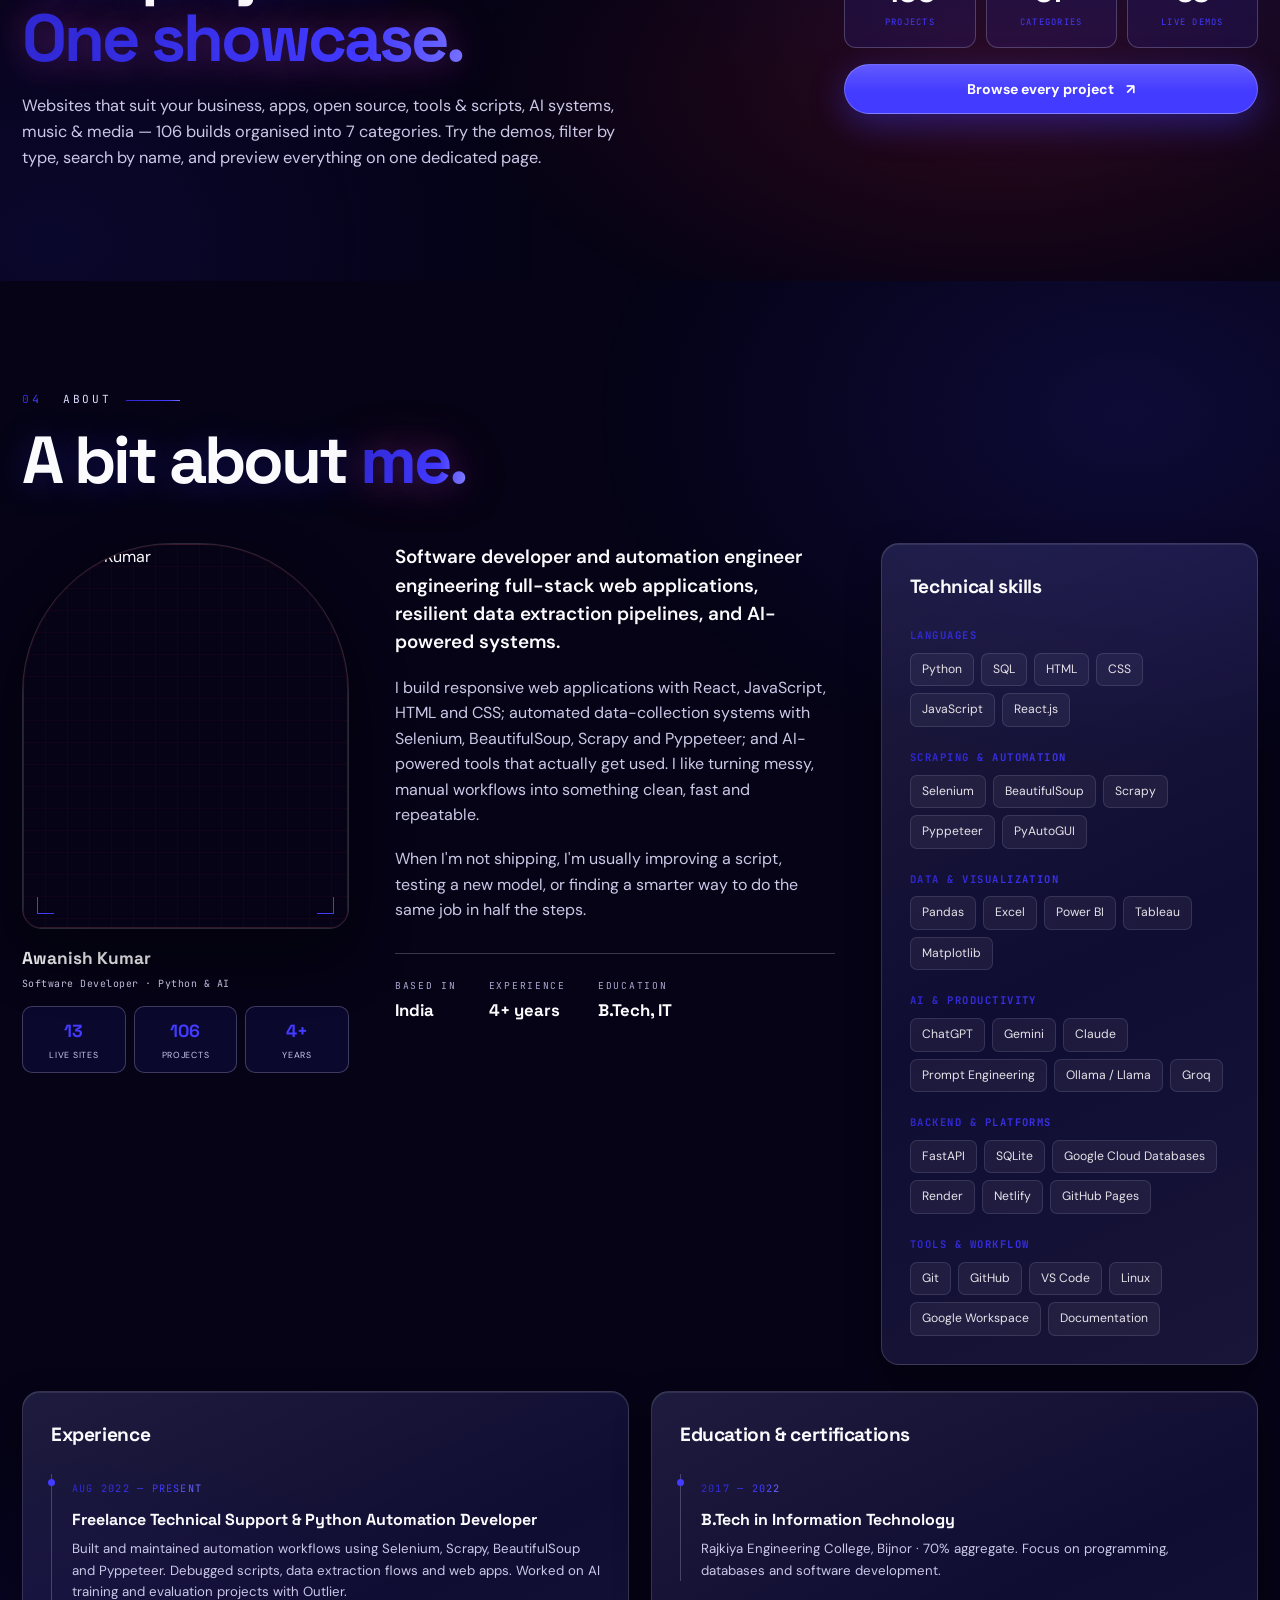
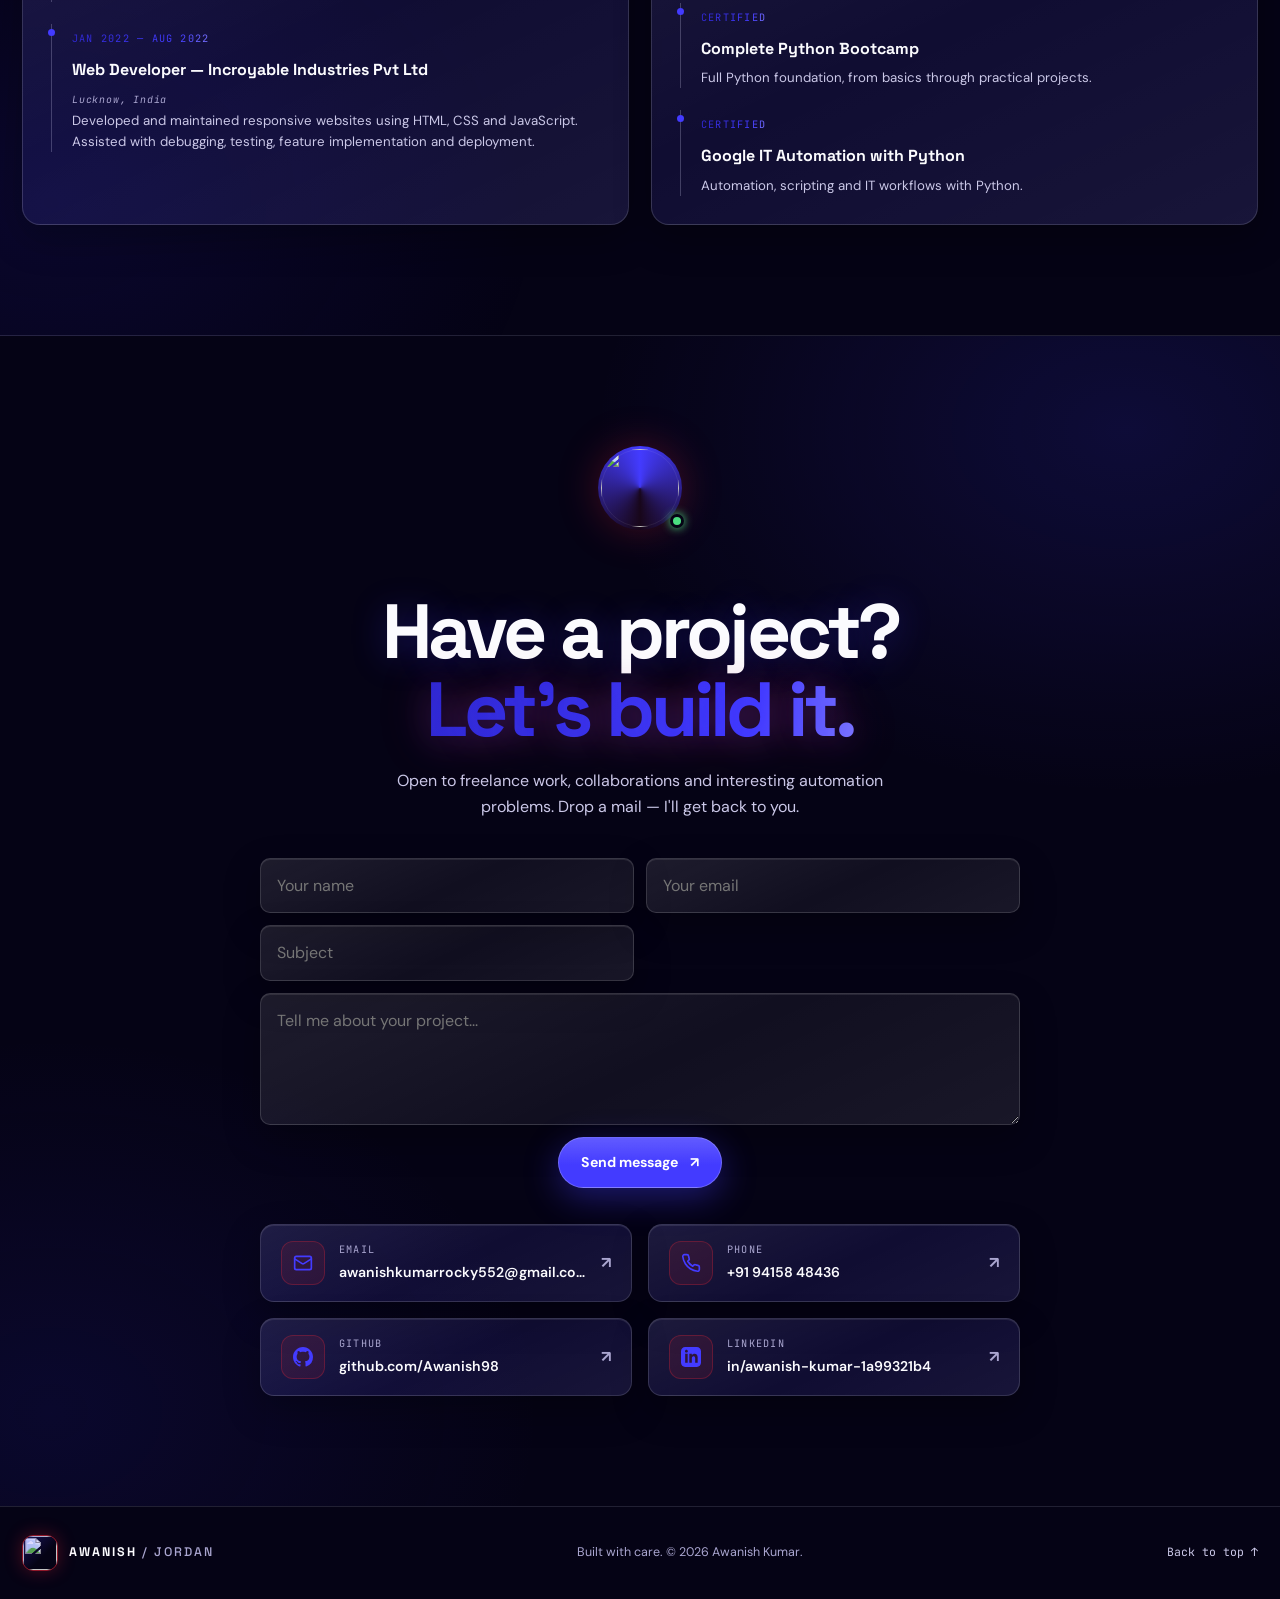
==== commit 6ca6010c: "Restore premium depth, pin Bob in corner, harden mobile layout" ====
--- a/index.html
+++ b/index.html
@@ -27,7 +27,7 @@
   <link rel="stylesheet" href="bob.css?v=13">
   <link rel="stylesheet" href="corner-widgets.css?v=13">
   <link rel="stylesheet" href="responsive.css?v=3">
-  <link rel="stylesheet" href="premium.css?v=2">
+  <link rel="stylesheet" href="premium.css?v=3">
 </head>
 <body>
 
@@ -367,6 +367,6 @@
   <script src="script.js"></script>
   <script src="corner-widgets.js?v=13" defer></script>
   <script src="bob.js?v=13" defer></script>
-  <script src="premium.js?v=2" defer></script>
+  <script src="premium.js?v=3" defer></script>
 </body>
 </html>
--- a/premium.css
+++ b/premium.css
@@ -10,14 +10,14 @@
    --------------------------------------------------------------- */
 :root {
   --bg: #050315;
-  --bg-soft: #0a0820;
-  --surface: rgba(67, 59, 255, .055);
-  --surface-2: rgba(67, 59, 255, .11);
-  --line: rgba(222, 220, 255, .15);
-  --line-soft: rgba(222, 220, 255, .08);
+  --bg-soft: #0d0a28;
+  --surface: rgba(67, 59, 255, .11);
+  --surface-2: rgba(67, 59, 255, .19);
+  --line: rgba(222, 220, 255, .24);
+  --line-soft: rgba(222, 220, 255, .13);
   --text: #fbfbfe;
-  --muted: #b9b6d8;
-  --dim: #9693bd;
+  --muted: #cbc8e8;
+  --dim: #aaa6d0;
 
   /* legacy names kept so existing rules recolor without edits */
   --red: #433bff;
@@ -175,9 +175,10 @@
    --------------------------------------------------------------- */
 .hero-veil {
   background:
-    radial-gradient(900px 520px at 78% 34%, rgba(67, 59, 255, .26), transparent 65%),
-    radial-gradient(650px 480px at 12% 78%, rgba(47, 39, 206, .22), transparent 70%),
-    linear-gradient(180deg, rgba(5, 3, 21, .76) 0%, rgba(5, 3, 21, .42) 42%, var(--bg) 100%) !important;
+    radial-gradient(900px 520px at 78% 34%, rgba(67, 59, 255, .40), transparent 65%),
+    radial-gradient(650px 480px at 12% 78%, rgba(47, 39, 206, .34), transparent 70%),
+    radial-gradient(520px 420px at 50% 8%, rgba(222, 220, 255, .11), transparent 72%),
+    linear-gradient(180deg, rgba(5, 3, 21, .40) 0%, rgba(5, 3, 21, .16) 42%, var(--bg) 100%) !important;
 }
 .cursor-dot { background: var(--accent) !important; }
 .cursor-ring { border-color: rgba(67, 59, 255, .6) !important; }
@@ -353,6 +354,84 @@
 .nav-link, .social-chip, .filter-btn, .mini-link, .demo-expand { min-height: 40px; display: inline-flex; align-items: center; }
 
 /* ---------------------------------------------------------------
+   4b. PREMIUM DEPTH — richness without blur/filter cost
+   Static gradients + hairlines only. Nothing here animates except
+   transform/opacity, so the "wow" is back without scroll jank.
+   --------------------------------------------------------------- */
+
+/* Deep ambient wash behind sections — painted once, composited on scroll. */
+.hero, .section, .section-alt, .contact {
+  background-image:
+    radial-gradient(760px 520px at 88% 8%, rgba(67, 59, 255, .15), transparent 70%),
+    radial-gradient(680px 520px at 4% 92%, rgba(47, 39, 206, .13), transparent 72%) !important;
+}
+
+/* Cards: luminous hairline + always-on indigo lift (not only on hover). */
+.fcard, .bcard, .proj-card, .cat-card, .lab-card,
+.spot, .demo-card, .promo-feature {
+  border-color: rgba(222, 220, 255, .26) !important;
+  box-shadow:
+    inset 0 1px 0 rgba(251, 251, 254, .13),
+    inset 0 0 0 1px rgba(67, 59, 255, .07),
+    0 18px 46px rgba(0, 0, 0, .44),
+    0 0 28px rgba(67, 59, 255, .11) !important;
+}
+.fcard, .bcard, .cat-card, .demo-card {
+  background-image: linear-gradient(155deg,
+    rgba(222, 220, 255, .10), rgba(67, 59, 255, .055) 52%, rgba(47, 39, 206, .11)) !important;
+}
+.fcard:hover, .bcard:hover, .proj-card:hover, .cat-card:hover {
+  border-color: var(--lavender) !important;
+  box-shadow:
+    inset 0 1px 0 rgba(251, 251, 254, .2),
+    0 26px 60px rgba(0, 0, 0, .5),
+    0 0 46px rgba(67, 59, 255, .26) !important;
+}
+
+/* Type: brighter hierarchy, soft indigo halo on headings. */
+.hero-title, .section-title, .contact-title, .sh-title {
+  text-shadow: 0 3px 34px rgba(67, 59, 255, .3);
+}
+.hero-sub, .section-sub, .sh-sub { color: #d9d6f0 !important; }
+.section-kicker, .eyebrow, .sh-eyebrow { color: var(--lavender) !important; }
+.stat strong, .fcard-num, .demo-num, .spot-n, .tl-date { color: var(--lavender) !important; }
+
+/* Portrait halo + texture a touch richer (still gradient-only). */
+.portrait-aura {
+  background: radial-gradient(circle at 50% 45%,
+    rgba(67, 59, 255, .44), rgba(47, 39, 206, .19) 45%, transparent 72%) !important;
+}
+.grain { opacity: .042 !important; }
+.section-alt::before { opacity: .55 !important; }
+
+/* ---------------------------------------------------------------
+   4c. BOB — pinned in one corner. No scroll journey, no float.
+   Chat/open-close and expressions still work; only POSITION is fixed.
+   --------------------------------------------------------------- */
+.bob-fab, .bob-tooltip {
+  translate: 0 0 !important;
+  transition: opacity .3s ease, visibility .3s ease !important;
+}
+.bob-bot,
+.bob-fab-ring,
+.bob-antenna i,
+.bob-fab.is-traveling .bob-bot,
+.bob-fab.is-traveling .bob-fab-ring,
+.bob-fab.is-traveling .bob-rhead,
+.bob-fab.is-bored .bob-bot,
+.bob-fab.is-excited .bob-bot,
+.bob-fab.is-waving .bob-rhead,
+.bob-fab.is-pop,
+.bob-tooltip.is-nudge,
+.bob-root[data-state="listening"] .bob-rhead,
+.bob-root[data-state="speaking"] .bob-rhead,
+.bob-fab.is-curious .bob-rhead {
+  animation: none !important;
+}
+.bob-fab-ring { opacity: .35; }
+.bob-fab:hover { transform: none !important; }
+
+/* ---------------------------------------------------------------
    5. TYPOGRAPHY / POLISH
    --------------------------------------------------------------- */
 h1, h2, h3, .hero-title, .section-title, .sh-title, .contact-title { text-wrap: balance; }
